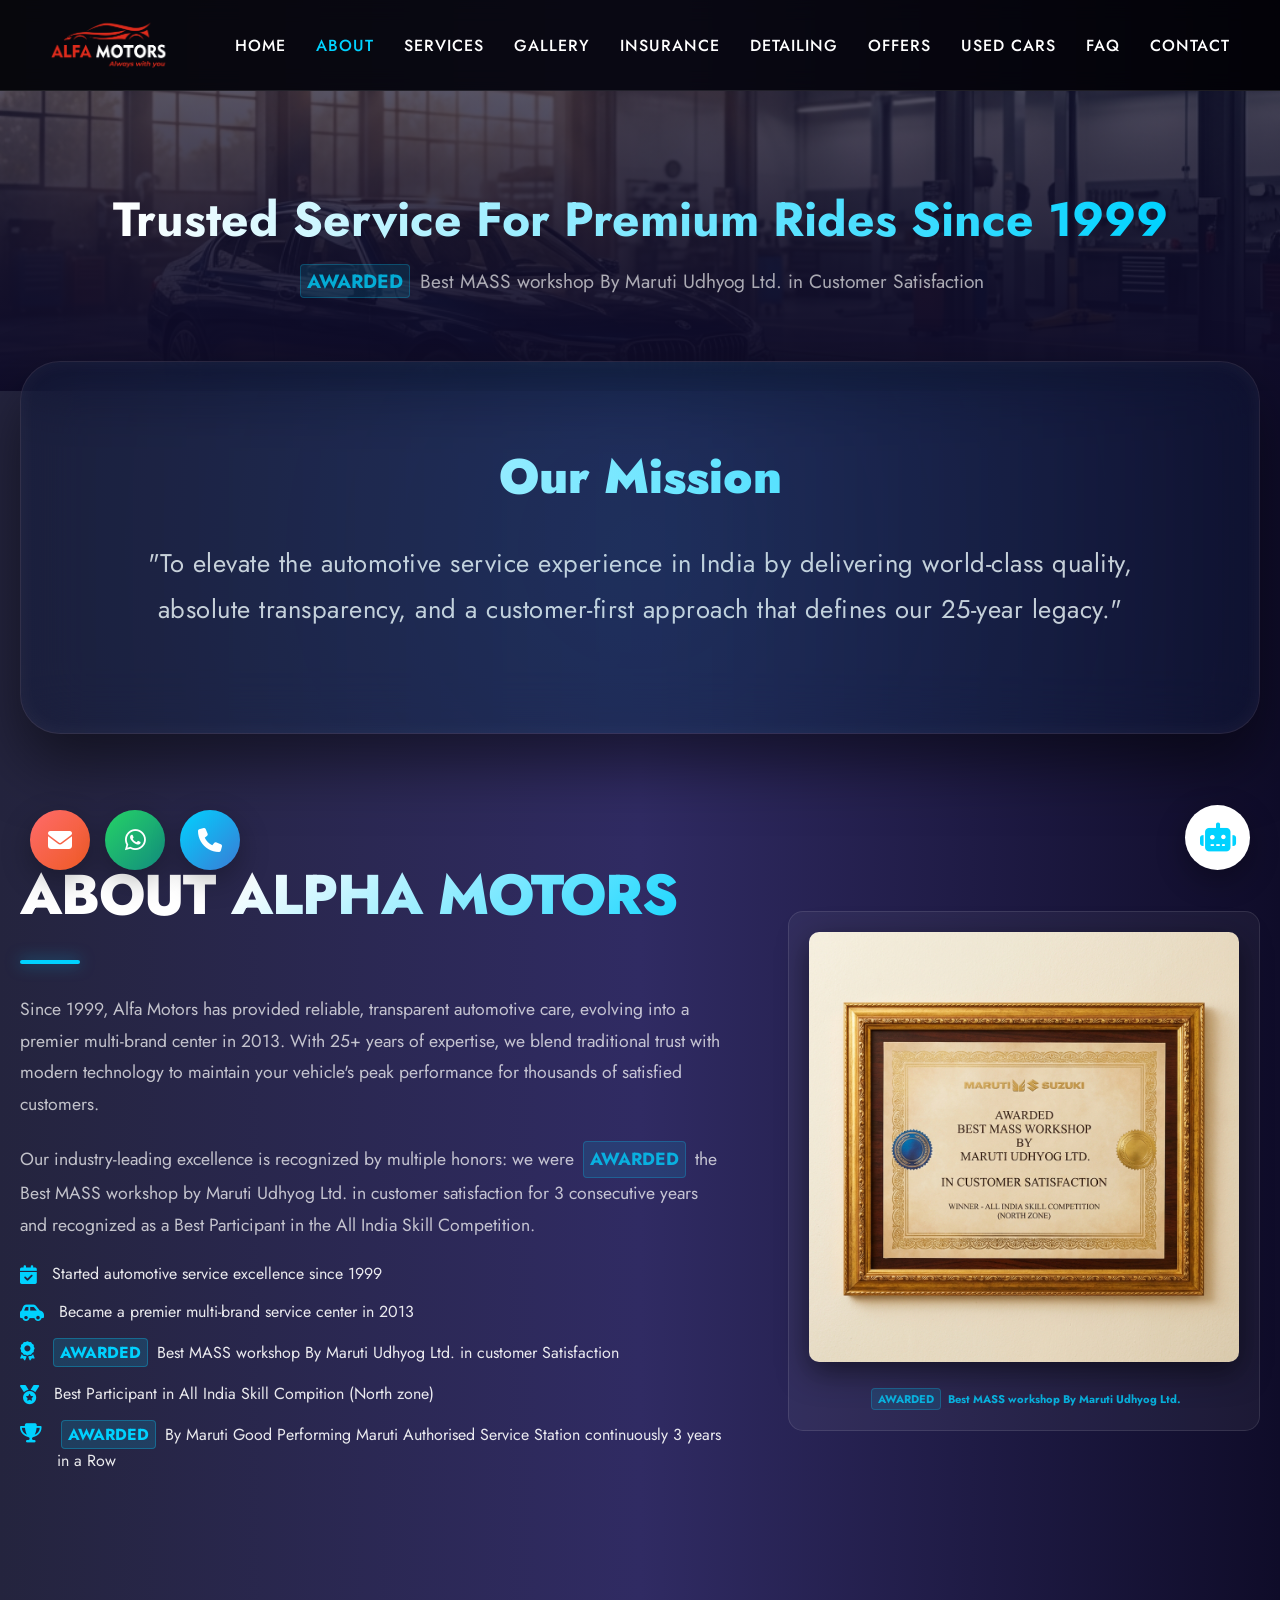
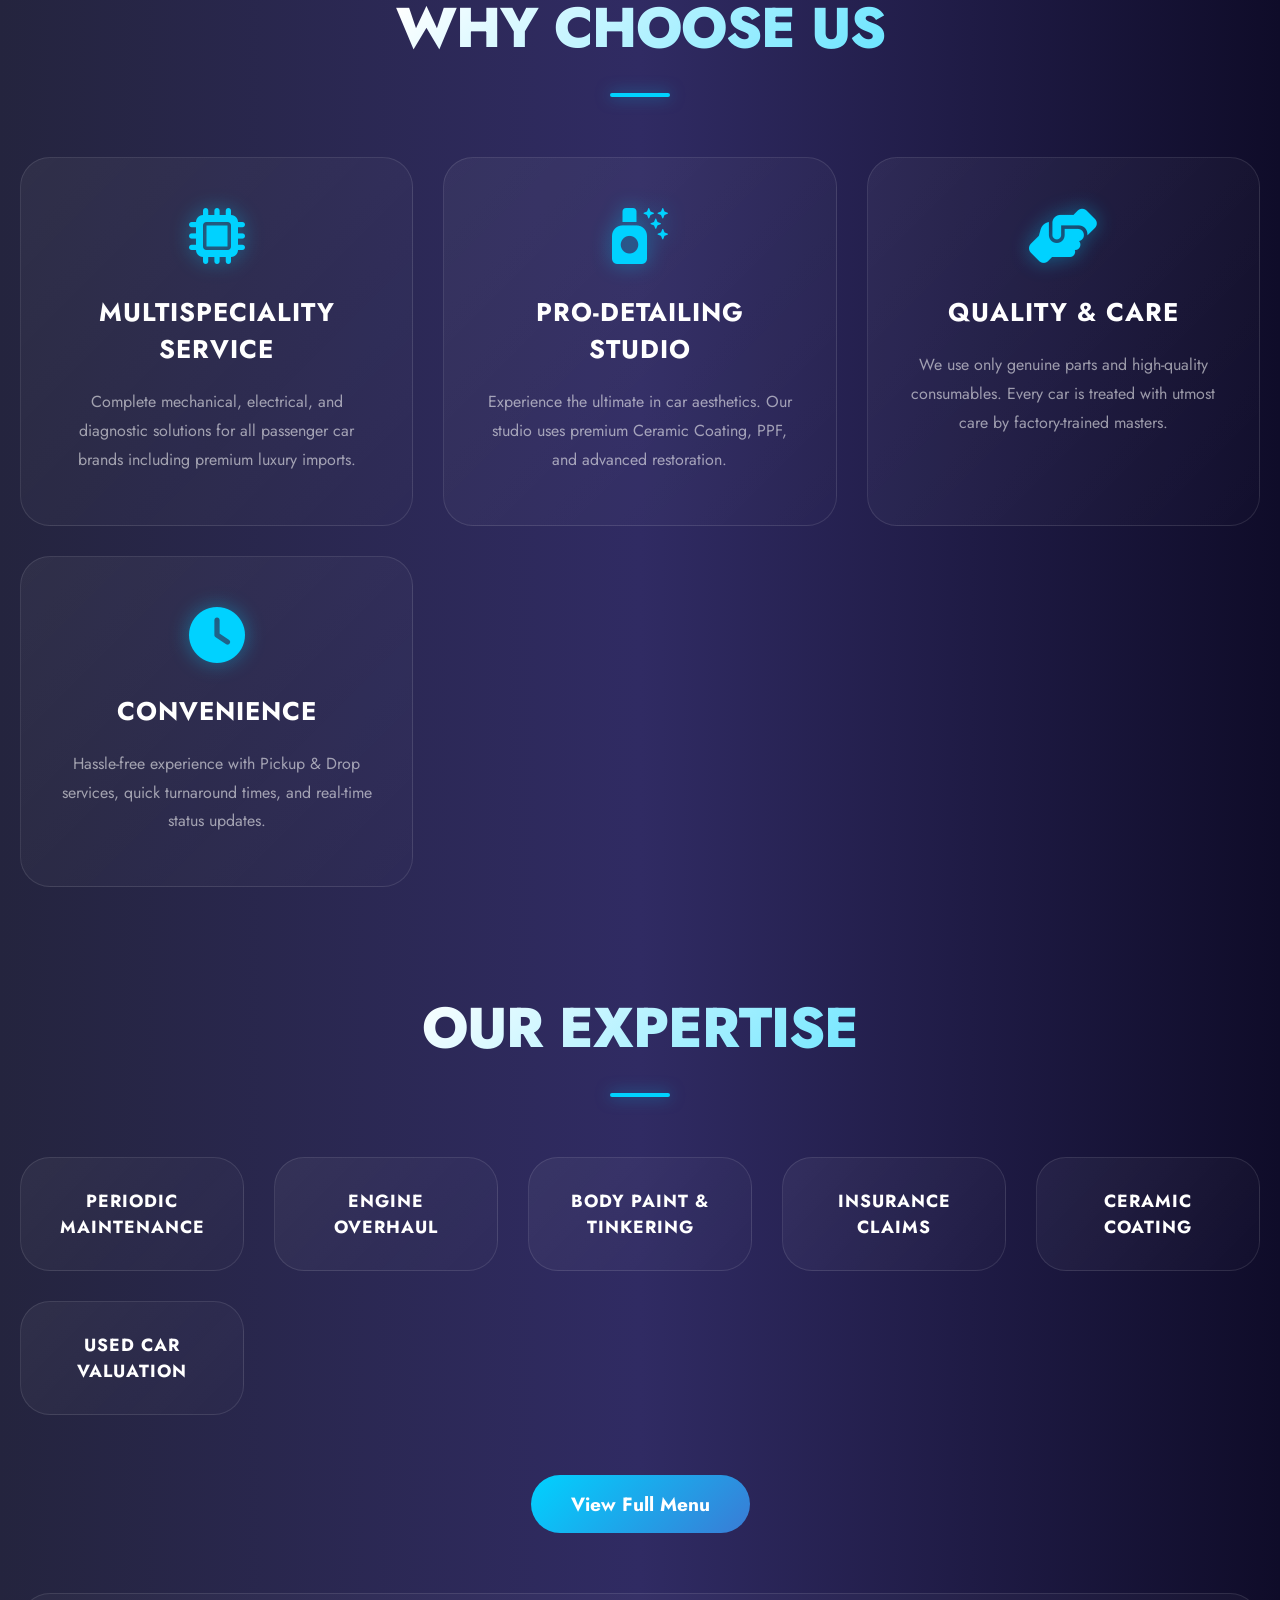
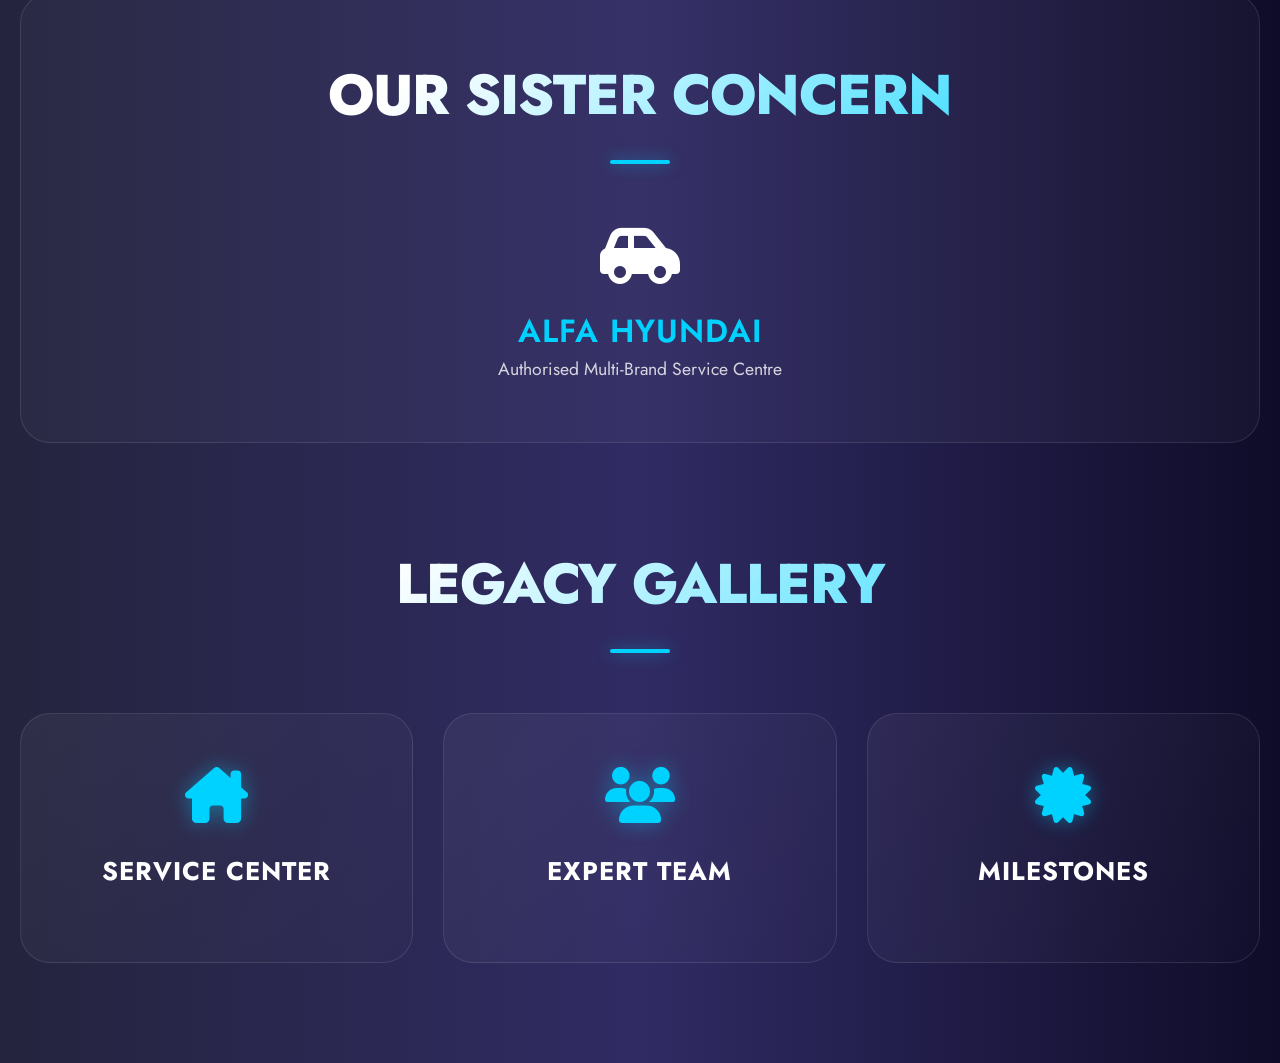
==== about.html @ b2a964ec "updated files" ====
<!DOCTYPE html>
<html lang="en">

<head>
    <meta charset="UTF-8">
    <meta name="viewport" content="width=device-width, initial-scale=1.0">
    <title>About Us - Alpha Motors</title>
    <link rel="preconnect" href="https://fonts.googleapis.com">
    <link rel="preconnect" href="https://fonts.gstatic.com" crossorigin>
    <link href="https://fonts.googleapis.com/css2?family=Outfit:wght@300;400;600;700&display=swap" rel="stylesheet">
    <link rel="stylesheet" href="https://cdnjs.cloudflare.com/ajax/libs/font-awesome/6.4.0/css/all.min.css">
    <link rel="stylesheet" href="style.css">
</head>

<body class="sub-page-body">

    <!-- Header -->
    <header class="sub-header">
        <div class="logo-container">
            <a href="index.html">
                <img src="Media/logo.png" alt="Alpha Motors Logo" class="logo">
            </a>
        </div>
        <button id="menuToggle" class="menu-toggle">
            <i class="fa-solid fa-bars"></i>
        </button>
        <nav class="nav-menu">
            <a href="index.html" class="nav-link">Home</a>
            <a href="about.html" class="nav-link active">About</a>
            <a href="services.html" class="nav-link">Services</a>
            <a href="gallery.html" class="nav-link">Gallery</a>
            <a href="insurance.html" class="nav-link">Insurance</a>
            <a href="detailing.html" class="nav-link">Detailing</a>
            <a href="offers.html" class="nav-link">Offers</a>
            <a href="used_cars.html" class="nav-link">Used Cars</a>
            <a href="faq.html" class="nav-link">FAQ</a>
            <a href="contact.html" class="nav-link">Contact</a>
        </nav>
    </header>

    <!-- Hero Section -->
    <section class="page-hero" style="background-image: url('Media/about_hero_new.png');">
        <h1>Trusted Service For Premium Rides Since 1999</h1>
        <p><span class="highlight-award">Awarded</span> Best MASS workshop By Maruti Udhyog Ltd. in Customer Satisfaction</p>
    </section>

    <!-- Mission Section -->
    <section class="mission-section">
        <div class="container">
            <div class="mission-card">
                <h2>Our Mission</h2>
                <p>
                    "To elevate the automotive service experience in India by delivering world-class quality, absolute
                    transparency, and a customer-first approach that defines our 25-year legacy."
                </p>
            </div>
        </div>
    </section>

    <!-- Content Section -->
    <main class="container">
        <!-- About Content -->
        <section class="about-content">
            <div class="about-text">
                <div class="section-title" style="text-align: left; margin-bottom: 30px;">
                    <h2>About Alpha Motors</h2>
                    <span style="margin-left: 0;"></span>
                </div>
                <p>Since 1999, Alfa Motors has provided reliable, transparent automotive care, evolving into a premier 
                    multi-brand center in 2013. With 25+ years of expertise, we blend traditional trust with modern 
                    technology to maintain your vehicle's peak performance for thousands of satisfied customers.</p>
                <p>Our industry-leading excellence is recognized by multiple honors: we were 
                    <span class="highlight-award">Awarded</span> the Best MASS workshop by Maruti Udhyog Ltd. in 
                    customer satisfaction for 3 consecutive years and recognized as a Best Participant in the 
                    All India Skill Competition.</p>


                <ul class="highlights-list">
                    <li>
                        <i class="fa-solid fa-calendar-check"></i>
                        <span>Started automotive service excellence since 1999</span>
                    </li>
                    <li>
                        <i class="fa-solid fa-car-side"></i>
                        <span>Became a premier multi-brand service center in 2013</span>
                    </li>
                    <li>
                        <i class="fa-solid fa-award"></i>
                        <span><span class="highlight-award">Awarded</span> Best MASS workshop By Maruti Udhyog Ltd. in customer Satisfaction</span>
                    </li>
                    <li>
                        <i class="fa-solid fa-medal"></i>
                        <span>Best Participant in All India Skill Compition (North zone)</span>
                    </li>
                    <li>
                        <i class="fa-solid fa-trophy"></i>
                        <span><span class="highlight-award">Awarded</span> By Maruti Good Performing Maruti Authorised Service Station continuously 3 years
                            in a Row</span>
                    </li>
                </ul>
            </div>
            <div class="about-image">
                <div class="award-container"
                    style="width: 100%; max-width: 500px; padding: 20px; background: rgba(255,255,255,0.05); border: 1px solid var(--glass-border); border-radius: 15px; text-align: center;">
                    <img src="Media/maruti_award.png" alt="Maruti Udhyog Best MASS Award"
                        style="width: 100%; height: auto; border-radius: 10px; box-shadow: 0 10px 30px rgba(0,0,0,0.5);">
                    <p style="margin-top: 20px; color: var(--primary-color); font-weight: 700;"><span class="highlight-award">Awarded</span> Best MASS workshop By Maruti Udhyog Ltd.</p>
                </div>
            </div>
        </section>

        <!-- Why Choose Us -->
        <section class="why-choose-us">
            <div class="section-title">
                <h2>Why Choose Us</h2>
                <span></span>
            </div>
            <div class="bento-grid">
                <div class="bento-item">
                    <i class="fa-solid fa-microchip bento-icon"></i>
                    <h3>Multispeciality Service</h3>
                    <p>Complete mechanical, electrical, and diagnostic solutions for all passenger car brands including
                        premium luxury imports.</p>
                </div>
                <div class="bento-item">
                    <i class="fa-solid fa-spray-can-sparkles bento-icon"></i>
                    <h3>Pro-Detailing Studio</h3>
                    <p>Experience the ultimate in car aesthetics. Our studio uses premium Ceramic Coating, PPF, and
                        advanced restoration.</p>
                </div>
                <div class="bento-item">
                    <i class="fa-solid fa-handshake-angle bento-icon"></i>
                    <h3>Quality & Care</h3>
                    <p>We use only genuine parts and high-quality consumables. Every car is treated with utmost care by
                        factory-trained masters.</p>
                </div>
                <div class="bento-item">
                    <i class="fa-solid fa-clock bento-icon"></i>
                    <h3>Convenience</h3>
                    <p>Hassle-free experience with Pickup & Drop services, quick turnaround times, and real-time status
                        updates.</p>
                </div>
            </div>
        </section>

        <!-- Our Services Overview -->
        <section class="our-services-overview" style="margin-top: 100px;">
            <div class="section-title">
                <h2>Our Expertise</h2>
                <span></span>
            </div>
            <div class="bento-grid" style="grid-template-columns: repeat(auto-fit, minmax(200px, 1fr));">
                <div class="bento-item" style="padding: 30px;">
                    <h3 style="font-size: 1.1rem; margin-bottom: 0;">Periodic Maintenance</h3>
                </div>
                <div class="bento-item" style="padding: 30px;">
                    <h3 style="font-size: 1.1rem; margin-bottom: 0;">Engine Overhaul</h3>
                </div>
                <div class="bento-item" style="padding: 30px;">
                    <h3 style="font-size: 1.1rem; margin-bottom: 0;">Body Paint & Tinkering</h3>
                </div>
                <div class="bento-item" style="padding: 30px;">
                    <h3 style="font-size: 1.1rem; margin-bottom: 0;">Insurance Claims</h3>
                </div>
                <div class="bento-item" style="padding: 30px;">
                    <h3 style="font-size: 1.1rem; margin-bottom: 0;">Ceramic Coating</h3>
                </div>
                <div class="bento-item" style="padding: 30px;">
                    <h3 style="font-size: 1.1rem; margin-bottom: 0;">Used Car Valuation</h3>
                </div>
            </div>
            <div class="cta-container">
                <a href="services.html" class="cta-btn">View Full Menu</a>
            </div>
        </section>

        <!-- Sister Concern -->
        <section class="sister-concern">
            <div class="section-title">
                <h2>Our Sister Concern</h2>
                <span></span>
            </div>
            <div
                style="display: flex; justify-content: center; align-items: center; flex-wrap: wrap; gap: 40px; margin-top: 40px;">
                <div style="text-align: center;">
                    <i class="fa-solid fa-car-side" style="font-size: 4rem; color: white; margin-bottom: 20px;"></i>
                    <h3 style="font-size: 2rem; color: var(--primary-color);">ALFA HYUNDAI</h3>
                    <p style="font-size: 1.1rem; opacity: 0.8;">Authorised Multi-Brand Service Centre</p>
                </div>
            </div>
        </section>

        <!-- Media Section -->
        <section class="media-section" style="margin-bottom: 100px;">
            <div class="section-title">
                <h2>Legacy Gallery</h2>
                <span></span>
            </div>
            <div class="bento-grid" style="grid-template-columns: repeat(auto-fit, minmax(250px, 1fr));">
                <div class="bento-item" style="height: 250px; justify-content: center;">
                    <i class="fa-solid fa-house-chimney bento-icon"></i>
                    <h3>Service Center</h3>
                </div>
                <div class="bento-item" style="height: 250px; justify-content: center;">
                    <i class="fa-solid fa-users bento-icon"></i>
                    <h3>Expert Team</h3>
                </div>
                <div class="bento-item" style="height: 250px; justify-content: center;">
                    <i class="fa-solid fa-certificate bento-icon"></i>
                    <h3>Milestones</h3>
                </div>
            </div>
        </section>
    </main>

    <!-- Floating Buttons (Shared) -->
    <div class="floating-buttons">
        <a href="mailto:info@alphamotors.com" class="floating-btn floating-mail-btn" title="Email Us">
            <i class="fa-solid fa-envelope"></i>
        </a>
        <a href="https://wa.me/9549652225" class="floating-btn floating-whatsapp-btn" title="WhatsApp">
            <i class="fa-brands fa-whatsapp"></i>
        </a>
        <a href="tel:+9549652225" class="floating-btn floating-call-btn" title="Call Us">
            <i class="fa-solid fa-phone"></i>
        </a>
    </div>

    <script src="script.js"></script>
</body>

</html>
---- style.css ----
@import url('https://fonts.googleapis.com/css2?family=Jost:ital,wght@0,400;0,700;0,900;1,400&display=swap');

:root {
    --primary-color: #00d2ff;
    --secondary-color: #3a7bd5;
    --bg-color: #0f0c29;
    --bg-gradient: linear-gradient(to right, #24243e, #302b63, #0f0c29);
    --text-color: #ffffff;
    --glass-bg: rgba(255, 255, 255, 0.03);
    --glass-border: rgba(255, 255, 255, 0.1);
    --grid-gap: 25px;
    --diamond-size: 220px;
    --accent-glow: rgba(0, 210, 255, 0.3);
    --primary-glow: rgba(0, 210, 255, 0.5);
}

@media (max-width: 1400px) {
    :root {
        --diamond-size: 180px;
        --grid-gap: 20px;
    }
}

@media (max-width: 1100px) {
    :root {
        --diamond-size: 160px;
        --grid-gap: 15px;
    }
}

* {
    margin: 0;
    padding: 0;
    box-sizing: border-box;
    font-family: 'Geometric 415 Std Black', 'Geometric 415', 'Jost', sans-serif;
}

body {
    background: var(--bg-gradient);
    color: var(--text-color);
    min-height: 100vh;
    overflow-x: hidden;
    display: flex;
    flex-direction: column;
    position: relative;
}

body::before {
    content: "";
    position: fixed;
    top: 0;
    left: 0;
    width: 100%;
    height: 100%;
    background-image: url('Media/Mainbg.jpg');
    background-size: cover;
    background-position: center;
    opacity: 0.1;
    z-index: -1;
    pointer-events: none;
}

/* Header */
.main-header {
    text-align: center;
    padding: 10px 0;
    background: rgba(0, 0, 0, 0.3);
    backdrop-filter: blur(10px);
    overflow: hidden;
    white-space: nowrap;
    position: relative;
}

.logo {
    height: 100px;
    width: auto;
    vertical-align: middle;
    transition: height 0.3s ease;
}

@media (max-width: 768px) {
    .logo {
        height: 70px;
    }
}

@media (max-width: 480px) {
    .logo {
        height: 60px;
    }
}

.marquee-container {
    background: white;
    width: 100%;
    padding: 15px 0;
    margin-top: 15px;
    box-shadow: 0 5px 15px rgba(0, 0, 0, 0.1);
    white-space: nowrap;
    overflow: hidden;
}

.marquee-content {
    display: inline-block;
    animation: scroll 20s linear infinite;
}

.marquee-content span {
    display: inline-block;
    padding: 0 30px;
    font-size: 1rem;
    font-weight: 600;
    color: rgba(255, 255, 255, 0.8);
    text-transform: uppercase;
}

.marquee-logo {
    height: 40px;
    display: inline-block;
    vertical-align: middle;
    margin: 0 30px;
    width: auto;
}

@keyframes scroll {
    0% {
        transform: translateX(0);
    }

    100% {
        transform: translateX(-50%);
    }
}

/* Main Section - Diamond Grid */
.grid-section {
    flex: 1;
    display: flex;
    justify-content: center;
    align-items: center;
    padding: 80px 20px;
    perspective: 1000px;
}

.diamond-grid {
    display: grid;
    grid-template-columns: repeat(3, var(--diamond-size));
    grid-template-rows: repeat(3, var(--diamond-size));
    gap: var(--grid-gap);
    transform: rotate(45deg);
    margin-top: 80px;
}

.grid-item {
    position: relative;
    width: var(--diamond-size);
    height: var(--diamond-size);
    background: var(--glass-bg);
    border: 1px solid var(--glass-border);
    display: flex;
    justify-content: center;
    align-items: center;
    text-decoration: none;
    color: white;
    transition: all 0.4s ease;
    overflow: hidden;
    box-shadow: 0 10px 30px rgba(0, 0, 0, 0.3);
}

/* Counter-rotate content so it's straight */
.grid-content {
    transform: rotate(-45deg);
    text-align: center;
    z-index: 2;
    width: 140%;
}

.grid-bg {
    position: absolute;
    top: 0;
    left: 0;
    width: 100%;
    height: 100%;
    background-size: cover;
    background-position: center;
    opacity: 0.3;
    transition: opacity 0.4s ease, transform 0.4s ease;
    z-index: 1;
    transform: rotate(-45deg) scale(1.5);
}

/* Background Gradients/Images placeholders */
.bg-1 {
    background-image: url('Media/about_bg.png');
}

.bg-2 {
    background-image: url('Media/services_bg.jpg');
}

.bg-3 {
    background-image: url('Media/gallery_bg.png');
}

.bg-4 {
    background-image: url('Media/insurance_bg.png');
    background-color: white;
    /* Added because the source image has components on white background and we want it to blend well */
}

.bg-5 {
    background-image: url('Media/faq_bg.jpg');
    background-color: white;
}

.bg-6 {
    background-image: url('Media/detailing_bg.jpg');
}

.bg-7 {
    background-image: url('Media/offers_bg.jpg');
}

.bg-8 {
    background-image: url('Media/used_cars_bg.png');
}

.bg-9 {
    background-image: url('Media/contact_bg.jpg');
}

/* Hover Effects */
.grid-item:hover {
    background: rgba(255, 255, 255, 0.2);
    box-shadow: 0 0 20px var(--primary-color);
    z-index: 10;
    transform: scale(1.05);
}

.grid-item:hover .grid-bg {
    opacity: 0.6;
    transform: rotate(-45deg) scale(1.6);
}

.icon {
    font-size: 2.5rem;
    margin-bottom: 10px;
    display: block;
    color: var(--primary-color);
    text-shadow: 0 0 10px rgba(0, 210, 255, 0.5);
}

h3 {
    font-size: 1rem;
    font-weight: 600;
    text-transform: uppercase;
    letter-spacing: 1px;
    margin-bottom: 2px;
}

p {
    font-size: 0.7rem;
    opacity: 0.8;
}

.tagline {
    font-style: italic;
    color: var(--primary-color);
    font-weight: 700;
}

/* Floating Action Buttons */
.floating-buttons {
    position: fixed;
    bottom: 30px;
    left: 30px;
    display: flex;
    flex-direction: row;
    gap: 15px;
    z-index: 1000;
}

.floating-btn {
    width: 60px;
    height: 60px;
    border-radius: 50%;
    display: flex;
    justify-content: center;
    align-items: center;
    color: white;
    font-size: 1.5rem;
    text-decoration: none;
    box-shadow: 0 10px 30px rgba(0, 0, 0, 0.3);
    transition: all 0.3s ease;
    animation: fadeInUp 0.5s ease;
}

.floating-mail-btn {
    background: linear-gradient(135deg, #ff6b6b, #ee5a24);
    animation-delay: 0s;
}

.floating-whatsapp-btn {
    background: linear-gradient(135deg, #25D366, #128C7E);
    animation-delay: 0.1s;
}

.floating-call-btn {
    background: linear-gradient(135deg, var(--primary-color), var(--secondary-color));
    animation-delay: 0.2s;
    animation: fadeInUp 0.5s ease 0.2s backwards, pulse 2s infinite 0.7s;
}

.floating-btn:hover {
    transform: scale(1.15) rotate(5deg);
    box-shadow: 0 15px 40px rgba(0, 0, 0, 0.5);
}

.floating-mail-btn:hover {
    box-shadow: 0 15px 40px rgba(255, 107, 107, 0.6);
}

.floating-whatsapp-btn:hover {
    box-shadow: 0 15px 40px rgba(37, 211, 102, 0.6);
}

.floating-call-btn:hover {
    box-shadow: 0 15px 40px rgba(0, 210, 255, 0.6);
}

@keyframes fadeInUp {
    from {
        opacity: 0;
        transform: translateY(20px);
    }

    to {
        opacity: 1;
        transform: translateY(0);
    }
}

@keyframes pulse {

    0%,
    100% {
        box-shadow: 0 10px 30px rgba(0, 210, 255, 0.4);
    }

    50% {
        box-shadow: 0 10px 40px rgba(0, 210, 255, 0.7);
    }
}

/* WhatsApp Popup */
.whatsapp-popup {
    position: fixed;
    bottom: 110px;
    left: 30px;
    width: 300px;
    background: white;
    border-radius: 15px;
    box-shadow: 0 10px 40px rgba(0, 0, 0, 0.5);
    overflow: hidden;
    z-index: 1000;
    opacity: 0;
    transform: translateY(50px);
    transition: all 0.5s cubic-bezier(0.175, 0.885, 0.32, 1.275);
    pointer-events: none;
}

.whatsapp-popup.show {
    opacity: 1;
    transform: translateY(0);
    pointer-events: all;
}

.popup-header {
    background: #25D366;
    color: white;
    padding: 15px;
    display: flex;
    justify-content: space-between;
    align-items: center;
    font-weight: 600;
}

.close-btn {
    background: none;
    border: none;
    color: white;
    font-size: 1.5rem;
    cursor: pointer;
}

.popup-body {
    padding: 20px;
    text-align: center;
    color: #333;
}

.popup-body p {
    margin-bottom: 15px;
    font-size: 0.9rem;
    line-height: 1.4;
    opacity: 1;
}

.whatsapp-btn {
    display: inline-block;
    background: #25D366;
    color: white;
    text-decoration: none;
    padding: 10px 20px;
    border-radius: 25px;
    font-weight: 600;
    transition: background 0.3s;
}

.whatsapp-btn:hover {
    background: #128C7E;
}

/* Responsive adjustments */
@media (max-width: 768px) {
    .grid-section {
        padding: 40px 15px;
    }

    .diamond-grid {
        display: flex;
        flex-direction: column;
        transform: none;
        gap: 12px;
        width: 100%;
        max-width: 450px;
        margin-top: 30px;
    }

    .grid-item {
        width: 100%;
        height: 80px;
        transform: none !important;
        border-radius: 12px;
        display: flex;
        flex-direction: row;
        justify-content: flex-start;
        padding-left: 15px;
        box-shadow: 0 5px 15px rgba(0, 0, 0, 0.2);
    }

    .grid-content {
        transform: none;
        text-align: left;
        width: 100%;
        display: flex;
        align-items: center;
        gap: 15px;
        padding: 0 10px;
    }

    .grid-bg {
        transform: none;
        opacity: 0.15;
    }

    .grid-item:hover {
        transform: translateX(5px);
    }

    .grid-item:hover .grid-bg {
        transform: scale(1.05);
    }

    .icon {
        margin-bottom: 0;
        font-size: 1.5rem;
        min-width: 30px;
    }

    .grid-content h3 {
        font-size: 0.95rem;
        margin-bottom: 0;
    }

    .grid-content p {
        display: none;
        /* Hide descriptions on mobile list for cleaner look */
    }

    .floating-buttons {
        bottom: 20px;
        left: 20px;
        gap: 8px;
    }

    .floating-btn {
        width: 48px;
        height: 48px;
        font-size: 1.1rem;
    }
}

@media (max-width: 480px) {
    .grid-item {
        height: 65px;
    }

    .icon {
        font-size: 1.3rem;
    }
}

/* Phone Popup */
.phone-popup {
    position: fixed;
    bottom: 30px;
    left: 50%;
    transform: translateX(-50%) translateY(50px);
    width: 340px;
    background: white;
    border-radius: 15px;
    box-shadow: 0 10px 40px rgba(0, 0, 0, 0.5);
    overflow: hidden;
    z-index: 1001;
    opacity: 0;
    transition: all 0.5s cubic-bezier(0.175, 0.885, 0.32, 1.275);
    pointer-events: none;
}

.phone-popup.show {
    opacity: 1;
    transform: translateX(-50%) translateY(0);
    pointer-events: all;
}

.phone-popup .popup-header {
    background: linear-gradient(135deg, var(--primary-color), var(--secondary-color));
}

.phone-numbers {
    display: flex;
    flex-direction: column;
    gap: 12px;
}

.phone-number-btn {
    display: flex;
    align-items: center;
    justify-content: center;
    gap: 12px;
    background: linear-gradient(135deg, var(--primary-color), var(--secondary-color));
    color: white;
    text-decoration: none;
    padding: 14px 20px;
    border-radius: 10px;
    font-weight: 600;
    font-size: 1.1rem;
    transition: all 0.3s ease;
    box-shadow: 0 4px 15px rgba(0, 210, 255, 0.3);
    letter-spacing: 1px;
}

.phone-number-btn:hover {
    transform: translateY(-3px);
    box-shadow: 0 8px 25px rgba(0, 210, 255, 0.6);
    background: linear-gradient(135deg, #00e5ff, #4a90e2);
}

.phone-number-btn i {
    font-size: 1.2rem;
    animation: ring 1.5s ease-in-out infinite;
}

@keyframes ring {

    0%,
    100% {
        transform: rotate(0deg);
    }

    10% {
        transform: rotate(-10deg);
    }

    20% {
        transform: rotate(10deg);
    }

    30% {
        transform: rotate(-10deg);
    }

    40% {
        transform: rotate(10deg);
    }

    50% {
        transform: rotate(0deg);
    }
}

/* Make button element look like floating button */
button.floating-call-btn {
    border: none;
    cursor: pointer;
}

/* Responsive for phone popup */
@media (max-width: 768px) {
    .phone-popup {
        width: 90%;
        max-width: 340px;
    }

    .phone-number-btn {
        font-size: 1rem;
        padding: 12px 16px;
    }
}

/* Top Right Info Section */
.top-right-info {
    position: absolute;
    top: 210px;
    right: 130px;
    text-align: right;
    color: white;
    z-index: 10;
    max-width: 300px;
    animation: slideInRight 1s ease-out;
}

.top-right-info h1 {
    font-size: 2.5rem;
    font-weight: 700;
    margin-bottom: 5px;
    background: linear-gradient(to right, #fff, var(--primary-color));
    -webkit-background-clip: text;
    background-clip: text;
    -webkit-text-fill-color: transparent;
    text-shadow: 0 0 20px rgba(0, 210, 255, 0.3);
}

.top-right-info h2 {
    font-size: 1.2rem;
    font-weight: 300;
    font-style: italic;
    color: var(--primary-color);
    margin-bottom: 15px;
    letter-spacing: 2px;
}

.top-right-info p {
    font-size: 0.9rem;
    line-height: 1.5;
    margin-bottom: 20px;
    opacity: 0.8;
}

.info-contact-btn {
    display: inline-block;
    padding: 10px 25px;
    background: linear-gradient(135deg, var(--primary-color), var(--secondary-color));
    color: white;
    text-decoration: none;
    border-radius: 25px;
    font-weight: 600;
    transition: all 0.3s ease;
    box-shadow: 0 5px 15px rgba(0, 210, 255, 0.4);
}

.info-contact-btn:hover {
    transform: translateY(-3px);
    box-shadow: 0 8px 25px rgba(0, 210, 255, 0.6);
    background: linear-gradient(135deg, #00e5ff, #4a90e2);
}

@keyframes slideInRight {
    from {
        opacity: 0;
        transform: translateX(50px);
    }

    to {
        opacity: 1;
        transform: translateX(0);
    }
}

/* Responsive for Top Right Info */
@media (max-width: 1200px) {
    .top-right-info {
        top: 130px;
        right: 30px;
    }
}

@media (max-width: 992px) {
    .top-right-info {
        position: relative;
        top: 0;
        right: 0;
        text-align: center;
        margin: 20px auto 40px;
        max-width: 90%;
        padding: 0 20px;
    }

    .top-right-info h1 {
        font-size: 2.2rem;
    }

    .top-right-info h2 {
        font-size: 1.1rem;
    }
}

@media (max-width: 480px) {
    .top-right-info h1 {
        font-size: 1.8rem;
    }

    .top-right-info p {
        font-size: 0.85rem;
    }
}

/* Sub-Page Styles */
.sub-page-body {
    background: #0f0c29;
    /* Fallback */
    background: var(--bg-gradient);
}

.sub-header {
    background: rgba(0, 0, 0, 0.8);
    backdrop-filter: blur(10px);
    padding: 15px 50px;
    display: flex;
    justify-content: space-between;
    align-items: center;
    position: sticky;
    top: 0;
    z-index: 1000;
    border-bottom: 1px solid var(--glass-border);
}

.sub-header .logo-container img {
    height: 60px;
}

.nav-menu {
    display: flex;
    gap: 30px;
}

.menu-toggle {
    display: none;
    background: none;
    border: none;
    color: white;
    font-size: 1.5rem;
    cursor: pointer;
    z-index: 1001;
}

.nav-link {
    color: white;
    text-decoration: none;
    font-size: 1rem;
    font-weight: 500;
    transition: color 0.3s;
    text-transform: uppercase;
    letter-spacing: 1px;
}

.nav-link:hover,
.nav-link.active {
    color: var(--primary-color);
}

.page-hero {
    height: 300px;
    display: flex;
    flex-direction: column;
    justify-content: center;
    align-items: center;
    text-align: center;
    background-size: cover;
    background-position: center;
    position: relative;
    margin-bottom: 50px;
}

.page-hero::before {
    content: "";
    position: absolute;
    top: 0;
    left: 0;
    width: 100%;
    height: 100%;
    background: linear-gradient(to bottom, rgba(15, 12, 41, 0.7), #0f0c29);
}

.page-hero h1 {
    font-size: 3rem;
    z-index: 1;
    margin-bottom: 10px;
    background: linear-gradient(to right, #fff, var(--primary-color));
    -webkit-background-clip: text;
    background-clip: text;
    -webkit-text-fill-color: transparent;
}

.page-hero p {
    font-size: 1.2rem;
    color: rgba(255, 255, 255, 0.8);
    z-index: 1;
}

.container {
    max-width: 1280px;
    margin: 0 auto;
    padding: 0 20px;
}

/* Section Styles */
.section-title {
    text-align: center;
    margin-bottom: 60px;
    position: relative;
}

.section-title h2 {
    font-size: 3.5rem;
    color: white;
    margin-bottom: 25px;
    font-weight: 800;
    letter-spacing: -1px;
    text-transform: uppercase;
    background: linear-gradient(135deg, #fff 30%, var(--primary-color));
    -webkit-background-clip: text;
    background-clip: text;
    -webkit-text-fill-color: transparent;
    transition: font-size 0.3s ease;
}

@media (max-width: 992px) {
    .section-title h2 {
        font-size: 2.8rem;
    }
}

@media (max-width: 768px) {
    .section-title {
        margin-bottom: 40px;
    }

    .section-title h2 {
        font-size: 2.2rem;
        margin-bottom: 15px;
    }
}

@media (max-width: 480px) {
    .section-title h2 {
        font-size: 1.8rem;
    }
}

.section-title span {
    display: block;
    width: 60px;
    height: 4px;
    background: var(--primary-color);
    margin: 0 auto;
    border-radius: 10px;
    box-shadow: 0 0 15px var(--primary-glow);
}

/* About Page */
.about-content {
    display: flex;
    flex-wrap: wrap;
    gap: 60px;
    align-items: center;
    margin-bottom: 100px;
}

.about-text {
    flex: 1.2;
    min-width: 300px;
}

.about-image {
    flex: 0.8;
    min-width: 300px;
    display: flex;
    justify-content: center;
}

.mission-section {
    position: relative;
    margin-top: -80px;
    z-index: 10;
    margin-bottom: 120px;
}

@media (max-width: 992px) {
    .mission-section {
        margin-top: -40px;
        margin-bottom: 80px;
    }
}

@media (max-width: 768px) {
    .mission-section {
        margin-top: 0;
        margin-bottom: 60px;
    }
}

.mission-card {
    background: rgba(15, 12, 41, 0.4);
    backdrop-filter: blur(30px);
    border: 1px solid var(--glass-border);
    padding: 80px 60px;
    border-radius: 40px;
    text-align: center;
    box-shadow: 0 30px 60px rgba(0, 0, 0, 0.5), inset 0 0 20px rgba(255, 255, 255, 0.05);
    position: relative;
    overflow: hidden;
}

.mission-card::after {
    content: "";
    position: absolute;
    top: -50%;
    left: -50%;
    width: 200%;
    height: 200%;
    background: radial-gradient(circle, rgba(0, 210, 255, 0.1) 0%, transparent 70%);
    pointer-events: none;
}

.mission-card h2 {
    font-size: 3rem;
    margin-bottom: 30px;
    font-weight: 900;
    background: linear-gradient(to right, #fff, var(--primary-color));
    -webkit-background-clip: text;
    background-clip: text;
    -webkit-text-fill-color: transparent;
}

.mission-card p {
    font-size: 1.6rem;
    line-height: 1.8;
    color: #fff;
    max-width: 1000px;
    margin: 20px auto;
    font-weight: 400;
    letter-spacing: 0.5px;
}

@media (max-width: 992px) {
    .mission-card {
        padding: 60px 40px;
    }

    .mission-card h2 {
        font-size: 2.2rem;
    }

    .mission-card p {
        font-size: 1.3rem;
    }
}

@media (max-width: 768px) {
    .mission-card {
        padding: 40px 25px;
        border-radius: 25px;
    }

    .mission-card h2 {
        font-size: 1.8rem;
        margin-bottom: 15px;
    }

    .mission-card p {
        font-size: 1.1rem;
        line-height: 1.6;
    }
}

@media (max-width: 480px) {
    .mission-card {
        padding: 30px 20px;
    }

    .mission-card h2 {
        font-size: 1.5rem;
    }

    .mission-card p {
        font-size: 1rem;
    }
}


.about-text p {
    font-size: 1.1rem;
    line-height: 1.8;
    margin-bottom: 20px;
    color: rgba(255, 255, 255, 0.9);
}

.highlight-award {
    color: var(--primary-color);
    font-weight: 700;
    text-transform: uppercase;
    background: rgba(0, 210, 255, 0.15);
    padding: 2px 6px;
    border-radius: 4px;
    border: 1px solid rgba(0, 210, 255, 0.3);
    margin: 0 4px;
    display: inline-block;
}

.highlights-list {
    list-style: none;
    margin-top: 20px;
}

.highlights-list li {
    display: flex;
    align-items: flex-start;
    gap: 15px;
    margin-bottom: 15px;
    font-size: 1rem;
    color: rgba(255, 255, 255, 0.9);
}

.highlights-list i {
    color: var(--primary-color);
    font-size: 1.2rem;
    margin-top: 4px;
}

.sister-concern {
    background: rgba(255, 255, 255, 0.03);
    padding: 60px 40px;
    border-radius: 30px;
    text-align: center;
    margin-bottom: 100px;
    border: 1px solid var(--glass-border);
    transition: all 0.4s ease;
}

.sister-concern:hover {
    background: rgba(255, 255, 255, 0.06);
    border-color: var(--primary-color);
}

.bento-grid {
    display: grid;
    grid-template-columns: repeat(2, 1fr);
    gap: 30px;
    margin: 50px 0;
}

@media (min-width: 1200px) {
    .bento-grid {
        grid-template-columns: repeat(auto-fit, minmax(300px, 1fr));
    }
}

@media (max-width: 768px) {
    .bento-grid {
        grid-template-columns: 1fr;
        gap: 20px;
    }
}

.bento-item {
    background: linear-gradient(135deg, rgba(255, 255, 255, 0.05), rgba(255, 255, 255, 0.01));
    border: 1px solid var(--glass-border);
    padding: 50px 40px;
    border-radius: 30px;
    transition: all 0.5s cubic-bezier(0.23, 1, 0.32, 1);
    display: flex;
    flex-direction: column;
    align-items: center;
    text-align: center;
    position: relative;
}

.bento-item:hover {
    transform: translateY(-15px) scale(1.02);
    background: rgba(255, 255, 255, 0.08);
    border-color: var(--primary-color);
    box-shadow: 0 25px 50px rgba(0, 0, 0, 0.3), 0 0 20px rgba(0, 210, 255, 0.2);
}

.bento-icon {
    font-size: 3.5rem;
    color: var(--primary-color);
    margin-bottom: 30px;
    filter: drop-shadow(0 0 10px rgba(0, 210, 255, 0.4));
    transition: transform 0.5s ease;
}

.bento-item:hover .bento-icon {
    transform: scale(1.2) rotate(10deg);
}

.bento-item h3 {
    font-size: 1.6rem;
    margin-bottom: 20px;
    color: #fff;
    font-weight: 700;
}

.bento-item p {
    font-size: 1rem;
    color: rgba(255, 255, 255, 0.7);
    line-height: 1.8;
}

.award-container {
    padding: 30px;
    background: rgba(255, 255, 255, 0.02);
    border: 1px solid var(--glass-border);
    border-radius: 25px;
    transition: all 0.4s ease;
}

.award-container:hover {
    border-color: var(--primary-color);
    box-shadow: 0 10px 40px rgba(0, 210, 255, 0.15);
}


/* Services Page */
/* Services Page */
.services-grid {
    display: grid;
    grid-template-columns: 1fr;
    gap: 30px;
    margin-bottom: 60px;
}

@media (min-width: 768px) {
    .services-grid {
        grid-template-columns: repeat(2, 1fr);
    }
}

@media (min-width: 1024px) {
    .services-grid {
        grid-template-columns: repeat(3, 1fr);
    }
}

.service-card {
    background: rgba(255, 255, 255, 0.03);
    border: 1px solid rgba(255, 255, 255, 0.05);
    padding: 40px;
    border-radius: 20px;
    text-align: center;
    transition: all 0.4s ease;
    backdrop-filter: blur(10px);
    display: flex;
    flex-direction: column;
    align-items: center;
    height: 100%;
    position: relative;
    overflow: hidden;
    z-index: 1;
}

.service-card::before {
    content: "";
    position: absolute;
    top: 0;
    left: 0;
    width: 100%;
    height: 100%;
    background-size: cover;
    background-position: center;
    opacity: 0.2;
    transition: opacity 0.4s ease;
    z-index: -1;
}

.service-card:hover::before {
    opacity: 0;
}

/* Specific Background Images */
.service-card:nth-child(1)::before {
    background-image: url('Media/pms-bg.png');
}

.service-card:nth-child(2)::before {
    background-image: url('Media/packages-bg.png');
}

.service-card:nth-child(3)::before {
    background-image: url('Media/services_bg.jpg');
}

.service-card:nth-child(4)::before {
    background-image: url('Media/wheels-bg.png');
}

.service-card:nth-child(5)::before {
    background-image: url('Media/ac-bg.png');
}

.service-card:nth-child(6)::before {
    background-image: url('Media/diagnostics_bg.png');
}

.service-card:nth-child(7)::before {
    background-image: url('Media/about_bg.png');
}

.service-card:nth-child(8)::before {
    background-image: url('Media/services_bg.jpg');
}

.ceramic-coating-card::before {
    background-image: url('Media/ceramic_coating.jpg') !important;
}

.graphene-coating-card::before {
    background-image: url('Media/graphene_coating.png') !important;
}

.ppf-card::before {
    background-image: url('Media/ppf_coating.png') !important;
}

.exterior-enrichment-card::before {
    background-image: url('Media/exterior_enrichment.png') !important;
}

.interior-beautification-card::before {
    background-image: url('Media/interior_beautification.png') !important;
}

.underbody-coating-card::before {
    background-image: url('Media/underbody_coating.png') !important;
}

.ac-disinfectant-card::before {
    background-image: url('Media/ac_disinfectant.png') !important;
}

.service-card:hover {
    transform: translateY(-10px);
    background: rgba(255, 255, 255, 0.08);
    border-color: var(--primary-color);
    box-shadow: 0 20px 40px rgba(0, 0, 0, 0.5), 0 0 30px rgba(0, 210, 255, 0.3);
}

.service-icon {
    font-size: 3rem;
    color: var(--primary-color);
    margin-bottom: 25px;
    transition: transform 0.3s;
}

.service-card:hover .service-icon {
    transform: scale(1.1) rotate(5deg);
    color: var(--secondary-color);
}

.service-card h3 {
    color: white;
    font-size: 1.5rem;
    margin-bottom: 15px;
    font-weight: 600;
}

.service-card p {
    color: #ccc;
    font-size: 1rem;
    line-height: 1.6;
    margin-bottom: 20px;
}

.service-list {
    list-style: none;
    text-align: left;
    width: 100%;
    margin-top: 10px;
}

.service-list li {
    color: rgba(255, 255, 255, 0.8);
    margin-bottom: 8px;
    font-size: 0.95rem;
    display: flex;
    align-items: center;
    gap: 10px;
}

.service-list li i {
    color: var(--primary-color);
    font-size: 0.8rem;
}

.cta-container {
    text-align: center;
    margin: 60px 0;
}

.cta-btn {
    display: inline-block;
    padding: 15px 40px;
    background: linear-gradient(135deg, var(--primary-color), var(--secondary-color));
    color: white;
    text-decoration: none;
    border-radius: 30px;
    font-size: 1.2rem;
    font-weight: bold;
    transition: transform 0.3s, box-shadow 0.3s;
}

.cta-btn:hover {
    transform: scale(1.05);
    box-shadow: 0 0 20px rgba(0, 210, 255, 0.5);
}

/* FAQ Page */
.faq-container {
    max-width: 800px;
    margin: 0 auto;
}

.faq-item {
    background: rgba(255, 255, 255, 0.05);
    border-radius: 10px;
    margin-bottom: 15px;
    overflow: hidden;
    border: 1px solid var(--glass-border);
}

.faq-question {
    padding: 20px;
    width: 100%;
    text-align: left;
    background: none;
    border: none;
    color: white;
    font-size: 1.1rem;
    font-weight: 600;
    display: flex;
    justify-content: space-between;
    align-items: center;
    cursor: pointer;
}

.faq-answer {
    padding: 0 20px;
    max-height: 0;
    overflow: hidden;
    transition: max-height 0.3s ease, padding 0.3s ease;
    color: rgba(255, 255, 255, 0.8);
}

.faq-item.active .faq-answer {
    padding: 0 20px 20px 20px;
    max-height: 200px;
}

.faq-item.active .faq-question i {
    transform: rotate(180deg);
}

/* Responsiveness for subpages */
@media (max-width: 768px) {
    .sub-header {
        padding: 10px 20px;
        flex-direction: row;
        justify-content: space-between;
        align-items: center;
    }

    .menu-toggle {
        display: block;
    }

    .nav-menu {
        position: fixed;
        top: 0;
        right: -100%;
        width: 100%;
        height: 100vh;
        background: rgba(15, 12, 41, 0.95);
        backdrop-filter: blur(15px);
        flex-direction: column;
        justify-content: center;
        align-items: center;
        gap: 25px;
        transition: 0.4s cubic-bezier(0.175, 0.885, 0.32, 1.275);
        z-index: 1000;
        padding: 20px;
    }

    .nav-menu.active {
        right: 0;
    }

    .nav-link {
        font-size: 1.2rem;
        width: 100%;
        text-align: center;
        padding: 10px;
    }

    .page-hero h1 {
        font-size: 2rem;
    }
}

/* Chatbot Styles */
.chatbot-container {
    position: fixed;
    bottom: 100px;
    right: 30px;
    width: 320px;
    background: white;
    border-radius: 15px;
    box-shadow: 0 10px 40px rgba(0, 0, 0, 0.5);
    overflow: hidden;
    z-index: 2000;
    display: flex;
    flex-direction: column;
    font-family: 'Jost', sans-serif;
    transition: all 0.3s ease;
    opacity: 0;
    pointer-events: none;
    transform: translateY(20px);
}

.chatbot-container.active {
    opacity: 1;
    pointer-events: all;
    transform: translateY(0);
}

.chatbot-header {
    background: linear-gradient(135deg, var(--primary-color), var(--secondary-color));
    color: white;
    padding: 15px;
    display: flex;
    justify-content: space-between;
    align-items: center;
    font-weight: 700;
}

.chatbot-messages {
    height: 300px;
    padding: 15px;
    overflow-y: auto;
    background: #f9f9f9;
    display: flex;
    flex-direction: column;
    gap: 10px;
}

.message {
    padding: 10px 15px;
    border-radius: 20px;
    max-width: 80%;
    font-size: 0.9rem;
    line-height: 1.4;
}

.bot-message {
    background: linear-gradient(135deg, #e0e0e0, #f0f0f0);
    color: #333;
    align-self: flex-start;
    border-bottom-left-radius: 5px;
}

.user-message {
    background: linear-gradient(135deg, var(--primary-color), var(--secondary-color));
    color: white;
    align-self: flex-end;
    border-bottom-right-radius: 5px;
}

.chatbot-input-area {
    padding: 15px;
    border-top: 1px solid #eee;
    display: flex;
    gap: 10px;
    background: white;
}

.chatbot-input {
    flex: 1;
    padding: 10px;
    border: 1px solid #ddd;
    border-radius: 20px;
    outline: none;
    font-family: inherit;
}

.chatbot-send-btn {
    background: none;
    border: none;
    color: var(--secondary-color);
    font-size: 1.2rem;
    cursor: pointer;
    transition: transform 0.2s;
}

.chatbot-send-btn:hover {
    transform: scale(1.1);
}

/* Chatbot Toggle Button (replaces WhatsApp popup trigger style if needed, or separate) */
.chatbot-toggle {
    position: fixed;
    bottom: 30px;
    right: 30px;
    width: 65px;
    height: 65px;
    background: white;
    border-radius: 50%;
    box-shadow: 0 10px 30px rgba(0, 0, 0, 0.3);
    display: flex;
    justify-content: center;
    align-items: center;
    z-index: 1500;
    cursor: pointer;
    transition: all 0.4s cubic-bezier(0.175, 0.885, 0.32, 1.275);
    animation: bounceIn 0.8s ease-out, float 3s ease-in-out infinite;
}

.chatbot-toggle i {
    font-size: 1.8rem;
    color: var(--primary-color);
}

@keyframes float {

    0%,
    100% {
        transform: translateY(0);
    }

    50% {
        transform: translateY(-10px);
    }
}

@keyframes bounceIn {
    0% {
        transform: scale(0);
        opacity: 0;
    }

    60% {
        transform: scale(1.1);
    }

    100% {
        transform: scale(1);
        opacity: 1;
    }
}

/* Quick Action Buttons */
.quick-actions {
    display: flex;
    flex-wrap: wrap;
    gap: 8px;
    padding: 10px 0;
}

.quick-action-btn {
    background: linear-gradient(135deg, var(--primary-color), var(--secondary-color));
    color: white;
    border: none;
    padding: 8px 16px;
    border-radius: 20px;
    font-size: 0.85rem;
    cursor: pointer;
    transition: all 0.3s;
    font-family: inherit;
}

.quick-action-btn:hover {
    transform: translateY(-2px);
    box-shadow: 0 4px 12px rgba(0, 210, 255, 0.4);
}

/* Typing Indicator */
.typing-indicator {
    display: flex;
    gap: 4px;
    padding: 10px 15px !important;
}

.typing-indicator span {
    width: 8px;
    height: 8px;
    background: #999;
    border-radius: 50%;
    animation: typing 1.4s infinite;
}

.typing-indicator span:nth-child(2) {
    animation-delay: 0.2s;
}

.typing-indicator span:nth-child(3) {
    animation-delay: 0.4s;
}

@keyframes typing {

    0%,
    60%,
    100% {
        transform: translateY(0);
        opacity: 0.7;
    }

    30% {
        transform: translateY(-10px);
        opacity: 1;
    }
}

/* Enhanced Modern Chatbot Styling */
.chatbot-header {
    background: linear-gradient(135deg, #00d2ff 0%, #3a7bd5 100%);
    box-shadow: 0 2px 10px rgba(0, 210, 255, 0.3);
}

.bot-message {
    background: linear-gradient(135deg, #f5f7fa 0%, #c3cfe2 100%);
    color: #2c3e50;
    font-weight: 500;
    line-height: 1.6;
}

.user-message {
    background: linear-gradient(135deg, #667eea 0%, #764ba2 100%);
    box-shadow: 0 2px 8px rgba(102, 126, 234, 0.3);
}

.chatbot-send-btn:hover {
    transform: scale(1.1);
    color: #00d2ff;
}

.chatbot-toggle:hover {
    transform: scale(1.1) rotate(5deg) translateY(-5px);
    box-shadow: 0 15px 35px rgba(0, 210, 255, 0.5);
    background: var(--primary-color);
}

.chatbot-toggle:hover i {
    color: white;
}

@media (max-width: 768px) {
    .chatbot-container {
        width: 90%;
        max-width: 350px;
        bottom: 80px;
    }

    .chatbot-toggle {
        bottom: 20px;
        right: 20px;
    }
}

/* Services Page Enhancements */
.tech-showcase .sister-concern {
    position: relative;
    overflow: hidden;
}

.tech-showcase .sister-concern::before {
    content: "";
    position: absolute;
    top: -50%;
    right: -20%;
    width: 60%;
    height: 200%;
    background: radial-gradient(circle, rgba(0, 210, 255, 0.1) 0%, transparent 70%);
    pointer-events: none;
}

.bento-icon-number {
    font-size: 4rem;
    font-weight: 900;
    color: rgba(255, 255, 255, 0.1);
    position: absolute;
    top: 20px;
    right: 20px;
    line-height: 1;
}

.service-card strong {
    color: var(--primary-color);
}

/* Gallery Page Styles */
.gallery-section {
    margin: 100px 0;
}

.gallery-masonry {
    display: grid;
    grid-template-columns: repeat(2, 1fr);
    gap: 25px;
    margin-top: 50px;
}

@media (min-width: 1200px) {
    .gallery-masonry {
        grid-template-columns: repeat(3, 1fr);
    }
}

@media (max-width: 768px) {
    .gallery-masonry {
        grid-template-columns: 1fr;
        gap: 15px;
    }
}

.gallery-card {
    background: linear-gradient(135deg, rgba(255, 255, 255, 0.05), rgba(255, 255, 255, 0.01));
    border: 1px solid var(--glass-border);
    border-radius: 20px;
    overflow: hidden;
    transition: all 0.5s cubic-bezier(0.23, 1, 0.32, 1);
    cursor: pointer;
    position: relative;
}

.gallery-card.tall {
    grid-row: span 2;
}

.gallery-card.wide {
    grid-column: span 2;
}

.gallery-card:hover {
    transform: translateY(-10px) scale(1.02);
    border-color: var(--primary-color);
    box-shadow: 0 20px 40px rgba(0, 210, 255, 0.3);
}

.gallery-placeholder {
    width: 100%;
    height: 100%;
    min-height: 250px;
    display: flex;
    flex-direction: column;
    justify-content: center;
    align-items: center;
    background: linear-gradient(135deg, rgba(0, 0, 0, 0.3), rgba(0, 0, 0, 0.5));
    color: rgba(255, 255, 255, 0.6);
    font-size: 1.1rem;
    gap: 15px;
    transition: all 0.3s;
}

.gallery-placeholder i {
    font-size: 3rem;
    color: var(--primary-color);
    transition: all 0.3s;
}

.gallery-card:hover .gallery-placeholder i {
    transform: scale(1.2) rotate(5deg);
    color: var(--secondary-color);
}

.testimonials-grid {
    display: grid;
    grid-template-columns: repeat(2, 1fr);
    gap: 30px;
    margin-top: 50px;
}

@media (min-width: 1400px) {
    .testimonials-grid {
        grid-template-columns: repeat(3, 1fr);
    }
}

@media (max-width: 992px) {
    .testimonials-grid {
        gap: 20px;
    }
}

@media (max-width: 768px) {
    .testimonials-grid {
        grid-template-columns: 1fr;
    }
}

.testimonial-card-modern {
    background: linear-gradient(135deg, rgba(255, 255, 255, 0.05), rgba(255, 255, 255, 0.01));
    border: 1px solid var(--glass-border);
    padding: 40px;
    border-radius: 25px;
    position: relative;
    transition: all 0.4s ease;
}

.testimonial-card-modern:hover {
    transform: translateY(-5px);
    border-color: var(--primary-color);
    box-shadow: 0 15px 35px rgba(0, 210, 255, 0.2);
}

.quote-icon {
    font-size: 2.5rem;
    color: var(--primary-color);
    opacity: 0.3;
    margin-bottom: 20px;
}

.testimonial-text {
    font-size: 1.1rem;
    line-height: 1.8;
    color: rgba(255, 255, 255, 0.9);
    margin-bottom: 25px;
    font-style: italic;
}

.customer-info {
    display: flex;
    align-items: center;
    gap: 15px;
    padding-top: 20px;
    border-top: 1px solid var(--glass-border);
}

.customer-avatar {
    width: 60px;
    height: 60px;
    border-radius: 50%;
    background: linear-gradient(135deg, var(--primary-color), var(--secondary-color));
    display: flex;
    align-items: center;
    justify-content: center;
    font-size: 1.5rem;
    color: white;
}

.customer-info h4 {
    color: white;
    font-size: 1.1rem;
    margin-bottom: 5px;
}

.rating {
    display: flex;
    gap: 3px;
}

.rating i {
    color: #FFD700;
    font-size: 0.9rem;
}

.team-avatar {
    width: 100px;
    height: 100px;
    border-radius: 50%;
    background: linear-gradient(135deg, rgba(0, 210, 255, 0.2), rgba(58, 123, 213, 0.2));
    border: 2px solid var(--primary-color);
    display: flex;
    align-items: center;
    justify-content: center;
    font-size: 2.5rem;
    color: var(--primary-color);
    margin: 0 auto 25px;
    transition: all 0.3s;
}

.bento-item:hover .team-avatar {
    transform: scale(1.1) rotate(5deg);
    box-shadow: 0 0 30px rgba(0, 210, 255, 0.5);
}

/* Responsive Gallery Styles */
@media (max-width: 1024px) {
    .gallery-masonry {
        grid-template-columns: repeat(auto-fit, minmax(250px, 1fr));
    }

    .gallery-card.wide {
        grid-column: span 1;
    }
}

@media (max-width: 768px) {
    .gallery-section {
        margin: 60px 0;
    }

    .gallery-masonry {
        grid-template-columns: 1fr;
        gap: 20px;
    }

    .gallery-card.tall {
        grid-row: span 1;
    }

    .gallery-card.wide {
        grid-column: span 1;
    }

    .testimonials-grid {
        grid-template-columns: 1fr;
        gap: 20px;
    }

    .testimonial-card-modern {
        padding: 30px;
    }

    .bento-grid {
        grid-template-columns: 1fr !important;
    }
}

@media (max-width: 480px) {
    .gallery-placeholder {
        min-height: 200px;
    }

    .gallery-placeholder i {
        font-size: 2rem;
    }

    .testimonial-text {
        font-size: 1rem;
    }

    .team-avatar {
        width: 80px;
        height: 80px;
        font-size: 2rem;
    }
}

/* Insurance Page Benefit Cards */
.insurance-benefits-grid {
    display: grid;
    grid-template-columns: repeat(auto-fit, minmax(320px, 1fr));
    gap: 30px;
    margin: 50px 0;
}

.insurance-benefit-card {
    background: rgba(255, 255, 255, 0.05);
    padding: 50px 40px;
    border-radius: 20px;
    text-align: center;
    border: 1px solid var(--glass-border);
    transition: all 0.5s cubic-bezier(0.23, 1, 0.32, 1);
    position: relative;
    overflow: hidden;
}

.insurance-benefit-card::before {
    content: "";
    position: absolute;
    top: 0;
    left: 0;
    width: 100%;
    height: 100%;
    background-size: cover;
    background-position: center;
    opacity: 0.15;
    transition: opacity 0.5s;
    z-index: 0;
}

.insurance-benefit-card[data-benefit="warranty"]::before {
    background-image: url('Media/warranty_badge.png');
}

.insurance-benefit-card[data-benefit="support"]::before {
    background-image: url('Media/support_team.jpg');
}

.insurance-benefit-card[data-benefit="cashless"]::before {
    background-image: url('Media/cashless_payment.png');
}

.insurance-benefit-card:hover::before {
    opacity: 0;
}

.insurance-benefit-card:hover {
    transform: translateY(-10px);
    background: rgba(255, 255, 255, 0.08);
    border-color: var(--primary-color);
    box-shadow: 0 20px 40px rgba(0, 0, 0, 0.5), 0 0 30px rgba(0, 210, 255, 0.3);
}

.insurance-benefit-card .service-icon {
    position: relative;
    z-index: 1;
}

.insurance-benefit-card h3,
.insurance-benefit-card p {
    position: relative;
    z-index: 1;
}

.insurance-benefit-card h3 {
    color: white;
    font-size: 1.5rem;
    margin-bottom: 15px;
    font-weight: 600;
}

.insurance-benefit-card p {
    color: #ccc;
    font-size: 1rem;
    line-height: 1.6;
}

@media (max-width: 768px) {
    .insurance-benefits-grid {
        grid-template-columns: 1fr;
        gap: 20px;
    }
}

/* Claim Process Infographic */
.claim-process-section {
    padding: 80px 0;
    position: relative;
}

.process-grid {
    display: grid;
    grid-template-columns: repeat(3, 1fr);
    gap: 40px;
    margin-top: 60px;
    position: relative;
}

.process-step {
    background: rgba(255, 255, 255, 0.03);
    border: 1px solid var(--glass-border);
    padding: 40px 30px;
    border-radius: 20px;
    text-align: center;
    position: relative;
    transition: all 0.4s ease;
    z-index: 1;
}

.process-step:hover {
    transform: translateY(-10px);
    background: rgba(255, 255, 255, 0.07);
    border-color: var(--primary-color);
    box-shadow: 0 20px 40px rgba(0, 0, 0, 0.3), 0 0 20px rgba(0, 210, 255, 0.2);
}

.step-number {
    position: absolute;
    top: -20px;
    left: 50%;
    transform: translateX(-50%);
    width: 45px;
    height: 45px;
    background: linear-gradient(135deg, var(--primary-color), var(--secondary-color));
    border-radius: 50%;
    display: flex;
    justify-content: center;
    align-items: center;
    font-weight: 700;
    color: white;
    font-size: 1.2rem;
    box-shadow: 0 5px 15px rgba(0, 210, 255, 0.4);
}

.process-icon {
    font-size: 2.5rem;
    color: var(--primary-color);
    margin-bottom: 20px;
    filter: drop-shadow(0 0 10px rgba(0, 210, 255, 0.3));
    transition: transform 0.4s ease;
}

.process-step:hover .process-icon {
    transform: scale(1.15);
}

.process-step h3 {
    font-size: 1.3rem;
    color: white;
    margin-bottom: 15px;
    font-weight: 600;
}

.process-step p {
    font-size: 0.95rem;
    color: rgba(255, 255, 255, 0.7);
    line-height: 1.6;
}

/* Connectors for desktop */
@media (min-width: 992px) {
    .process-step::after {
        content: "";
        position: absolute;
        top: 50%;
        right: -30px;
        width: 20px;
        height: 2px;
        background: rgba(0, 210, 255, 0.2);
        z-index: -1;
    }

    .process-step:nth-child(3n)::after {
        display: none;
    }
}

@media (max-width: 991px) {
    .process-grid {
        grid-template-columns: repeat(2, 1fr);
    }
}

@media (max-width: 600px) {
    .process-grid {
        grid-template-columns: 1fr;
    }
}

/* Used Cars Page Styles */
.cars-filter-bar {
    background: rgba(255, 255, 255, 0.03);
    border: 1px solid var(--glass-border);
    padding: 30px;
    border-radius: 20px;
    margin-bottom: 50px;
    display: flex;
    flex-wrap: wrap;
    gap: 20px;
    align-items: center;
    backdrop-filter: blur(10px);
}

@media (max-width: 768px) {
    .cars-filter-bar {
        padding: 20px;
        gap: 15px;
        flex-direction: column;
        align-items: stretch;
    }
}

.filter-group {
    flex: 1;
    min-width: 200px;
}

.filter-group label {
    display: block;
    margin-bottom: 8px;
    font-size: 0.9rem;
    color: var(--primary-color);
    font-weight: 600;
}

.filter-group select,
.filter-group input {
    width: 100%;
    padding: 12px;
    background: rgba(0, 0, 0, 0.3);
    border: 1px solid var(--glass-border);
    border-radius: 10px;
    color: white;
    outline: none;
    transition: border-color 0.3s;
}

.filter-group select:focus,
.filter-group input:focus {
    border-color: var(--primary-color);
}

.car-card {
    background: rgba(255, 255, 255, 0.03);
    border: 1px solid var(--glass-border);
    border-radius: 20px;
    overflow: hidden;
    transition: all 0.4s ease;
    display: flex;
    flex-direction: column;
    height: 100%;
}

@media (max-width: 480px) {
    .car-card {
        border-radius: 15px;
    }
}

.car-card:hover {
    transform: translateY(-10px);
    border-color: var(--primary-color);
    box-shadow: 0 20px 40px rgba(0, 0, 0, 0.4), 0 0 20px rgba(0, 210, 255, 0.2);
}

.car-image-container {
    height: 220px;
    position: relative;
    overflow: hidden;
}

.car-image-container img {
    width: 100%;
    height: 100%;
    object-fit: cover;
    transition: transform 0.5s ease;
}

.car-card:hover .car-image-container img {
    transform: scale(1.1);
}

.car-badge {
    position: absolute;
    top: 15px;
    left: 15px;
    background: var(--primary-color);
    color: #111;
    padding: 5px 12px;
    border-radius: 5px;
    font-size: 0.8rem;
    font-weight: 700;
    text-transform: uppercase;
}

.car-info {
    padding: 25px;
    flex: 1;
    display: flex;
    flex-direction: column;
}

.car-info h3 {
    font-size: 1.4rem;
    margin-bottom: 10px;
    color: white;
}

.car-price {
    font-size: 1.6rem;
    font-weight: 700;
    color: var(--primary-color);
    margin-bottom: 15px;
}

.car-specs {
    display: grid;
    grid-template-columns: repeat(2, 1fr);
    gap: 15px;
    margin-bottom: 25px;
    padding-top: 20px;
    border-top: 1px solid var(--glass-border);
}

.spec-item {
    display: flex;
    align-items: center;
    gap: 10px;
    font-size: 0.9rem;
    color: rgba(255, 255, 255, 0.7);
}

.spec-item i {
    color: var(--primary-color);
    width: 20px;
}

.car-actions {
    display: flex;
    gap: 15px;
    margin-top: auto;
}

.action-btn {
    flex: 1;
    padding: 12px;
    border-radius: 10px;
    text-align: center;
    text-decoration: none;
    font-weight: 600;
    transition: all 0.3s ease;
    font-size: 0.9rem;
}

.primary-action {
    background: linear-gradient(135deg, var(--primary-color), var(--secondary-color));
    color: white;
}

.secondary-action {
    background: rgba(255, 255, 255, 0.05);
    border: 1px solid var(--glass-border);
    color: white;
}

.secondary-action:hover {
    background: rgba(255, 255, 255, 0.1);
    border-color: white;
}

/* Trust Section */
.trust-section {
    margin-top: 80px;
    background: rgba(0, 210, 255, 0.05);
    padding: 60px 40px;
    border-radius: 30px;
    border: 1px solid rgba(0, 210, 255, 0.1);
}

.trust-grid {
    display: grid;
    grid-template-columns: repeat(2, 1fr);
    gap: 40px;
    text-align: center;
}

@media (min-width: 1200px) {
    .trust-grid {
        grid-template-columns: repeat(4, 1fr);
    }
}

@media (max-width: 768px) {
    .trust-grid {
        gap: 25px;
    }
}

@media (max-width: 480px) {
    .trust-grid {
        grid-template-columns: 1fr;
    }
}

.trust-item i {
    font-size: 3rem;
    color: var(--primary-color);
    margin-bottom: 20px;
}

.trust-item h4 {
    font-size: 1.2rem;
    margin-bottom: 10px;
    color: white;
}

.trust-item p {
    font-size: 0.9rem;
    color: rgba(255, 255, 255, 0.7);
}
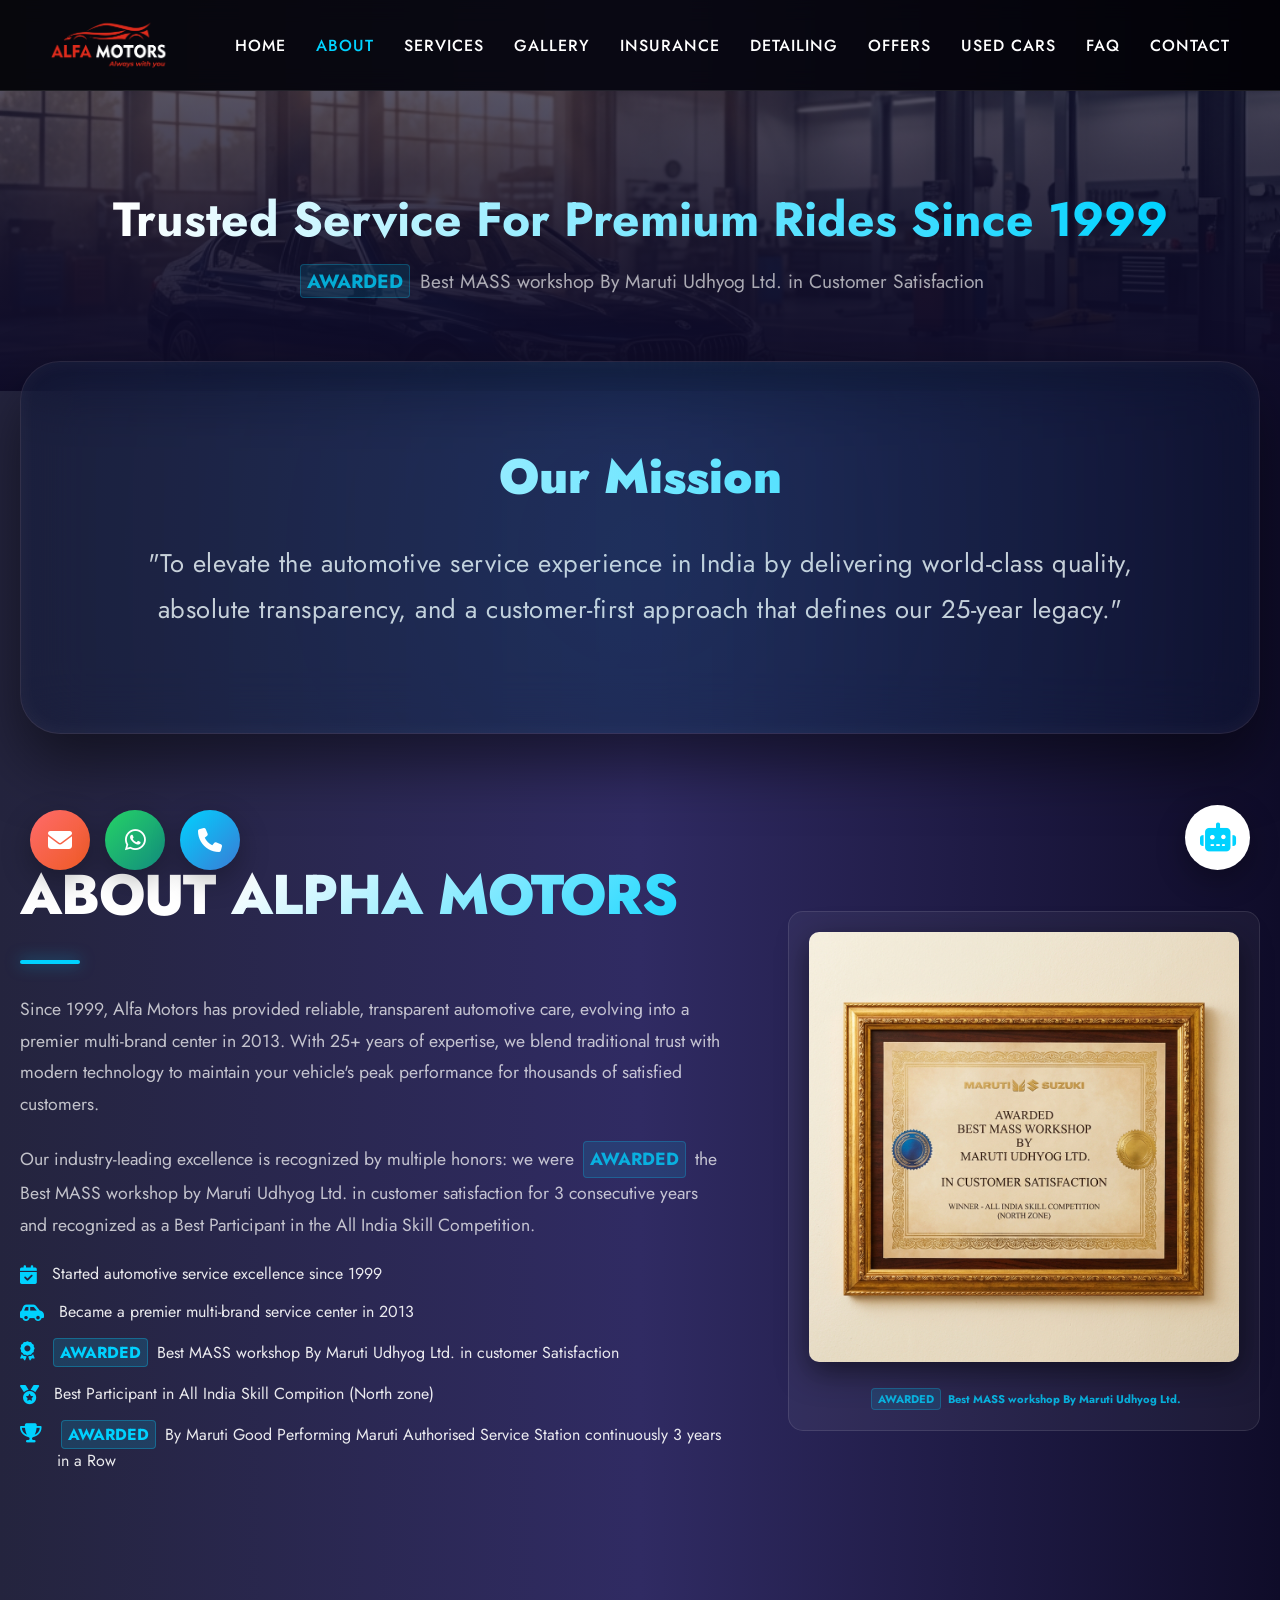
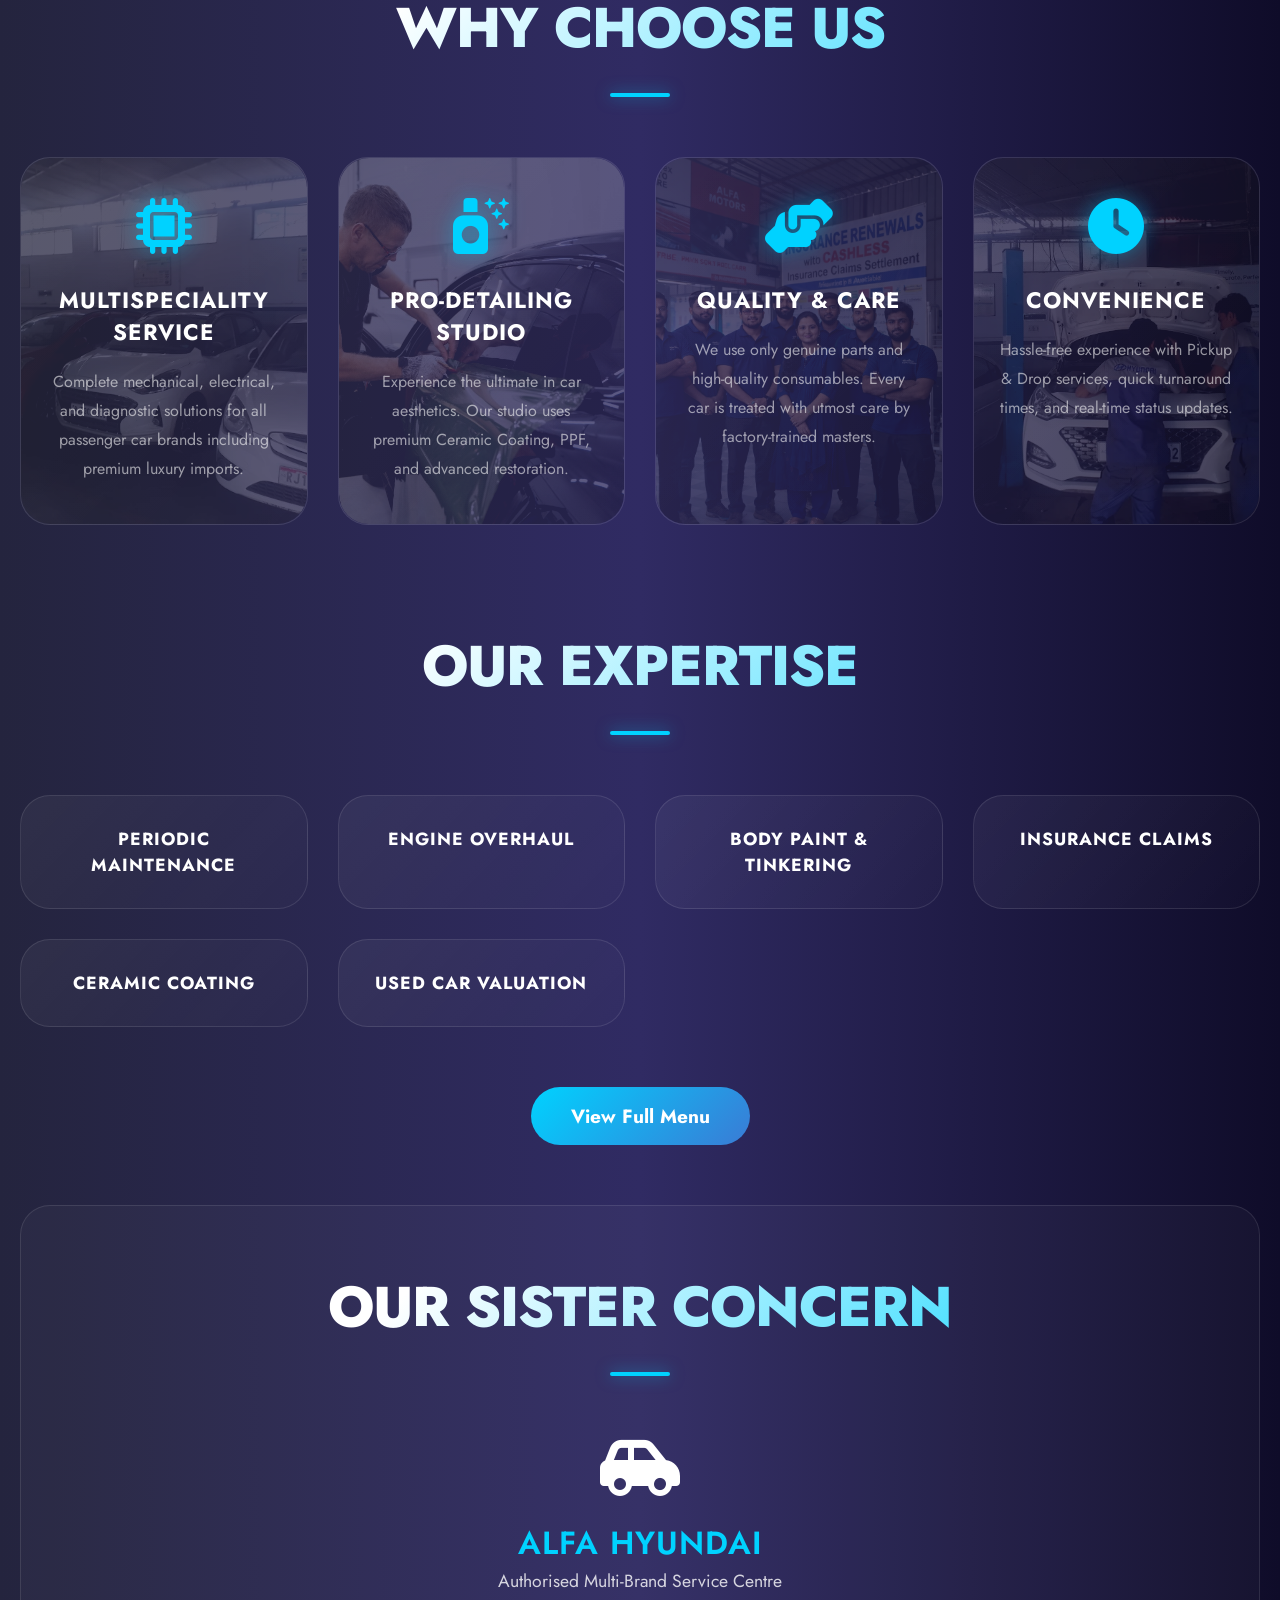
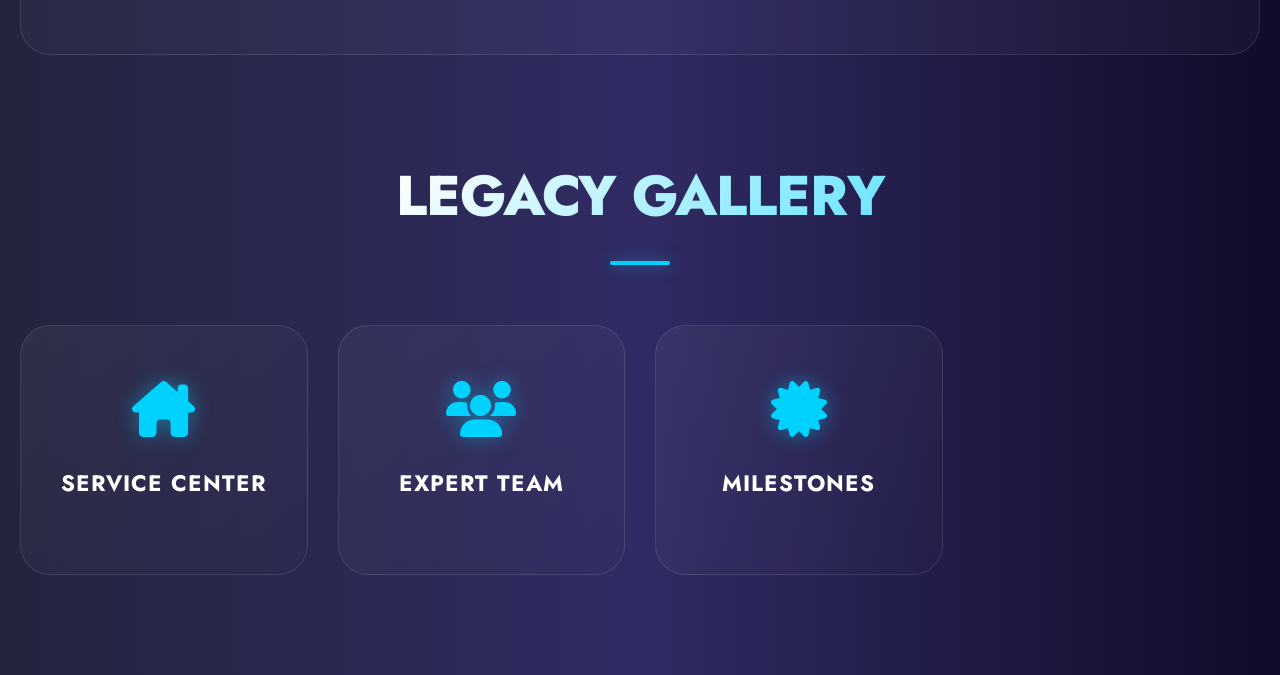
==== commit 7fa226dc: "updated files" ====
--- a/about.html
+++ b/about.html
@@ -116,25 +116,25 @@
                 <span></span>
             </div>
             <div class="bento-grid">
-                <div class="bento-item">
+                <div class="bento-item bg-workshop">
                     <i class="fa-solid fa-microchip bento-icon"></i>
                     <h3>Multispeciality Service</h3>
                     <p>Complete mechanical, electrical, and diagnostic solutions for all passenger car brands including
                         premium luxury imports.</p>
                 </div>
-                <div class="bento-item">
+                <div class="bento-item bg-detailing">
                     <i class="fa-solid fa-spray-can-sparkles bento-icon"></i>
                     <h3>Pro-Detailing Studio</h3>
                     <p>Experience the ultimate in car aesthetics. Our studio uses premium Ceramic Coating, PPF, and
                         advanced restoration.</p>
                 </div>
-                <div class="bento-item">
+                <div class="bento-item bg-quality">
                     <i class="fa-solid fa-handshake-angle bento-icon"></i>
                     <h3>Quality & Care</h3>
                     <p>We use only genuine parts and high-quality consumables. Every car is treated with utmost care by
                         factory-trained masters.</p>
                 </div>
-                <div class="bento-item">
+                <div class="bento-item bg-convenience">
                     <i class="fa-solid fa-clock bento-icon"></i>
                     <h3>Convenience</h3>
                     <p>Hassle-free experience with Pickup & Drop services, quick turnaround times, and real-time status
--- a/style.css
+++ b/style.css
@@ -1073,7 +1073,7 @@
 
 @media (min-width: 1200px) {
     .bento-grid {
-        grid-template-columns: repeat(auto-fit, minmax(300px, 1fr));
+        grid-template-columns: repeat(4, minmax(0, 1fr)) !important;
     }
 }
 
@@ -1087,7 +1087,7 @@
 .bento-item {
     background: linear-gradient(135deg, rgba(255, 255, 255, 0.05), rgba(255, 255, 255, 0.01));
     border: 1px solid var(--glass-border);
-    padding: 50px 40px;
+    padding: 40px 25px;
     border-radius: 30px;
     transition: all 0.5s cubic-bezier(0.23, 1, 0.32, 1);
     display: flex;
@@ -1095,6 +1095,51 @@
     align-items: center;
     text-align: center;
     position: relative;
+    overflow: hidden;
+}
+
+/* Why Choose Us Hover Images */
+.bento-item::before {
+    content: "";
+    position: absolute;
+    top: 0;
+    left: 0;
+    width: 100%;
+    height: 100%;
+    background-size: cover;
+    background-position: center;
+    opacity: 0.25;
+    transition: all 0.6s cubic-bezier(0.23, 1, 0.32, 1);
+    z-index: 0;
+    border-radius: inherit;
+    filter: brightness(0.8) contrast(1.2);
+}
+
+.bento-item:hover::before {
+    opacity: 0;
+    transform: scale(1.1);
+}
+
+.bento-item > * {
+    position: relative;
+    z-index: 1;
+}
+
+/* Background Image assignments */
+.bg-workshop::before {
+    background-image: url('Media/workshop_3.png');
+}
+
+.bg-detailing::before {
+    background-image: url('Media/detailing_bg.jpg');
+}
+
+.bg-quality::before {
+    background-image: url('Media/support_team.jpg');
+}
+
+.bg-convenience::before {
+    background-image: url('Media/workshop_4.png');
 }
 
 .bento-item:hover {
@@ -1117,7 +1162,7 @@
 }
 
 .bento-item h3 {
-    font-size: 1.6rem;
+    font-size: 1.4rem;
     margin-bottom: 20px;
     color: #fff;
     font-weight: 700;
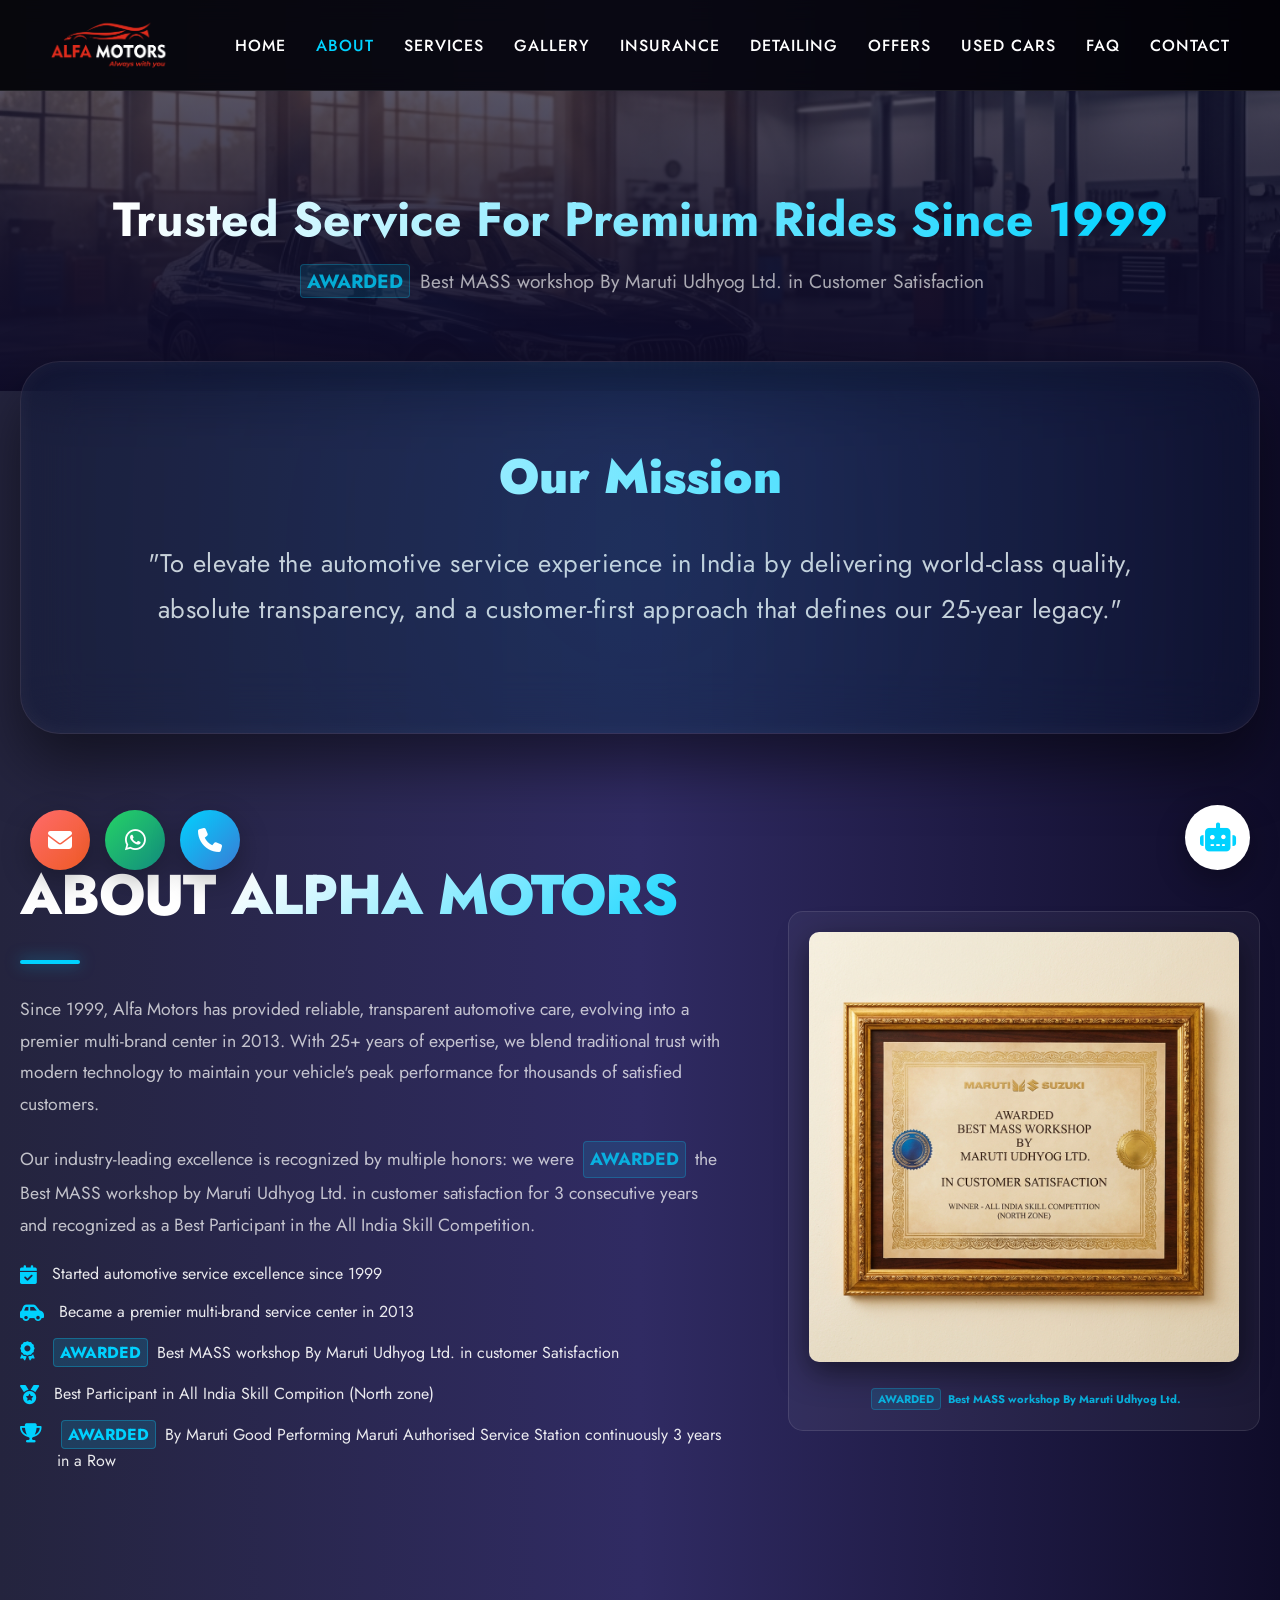
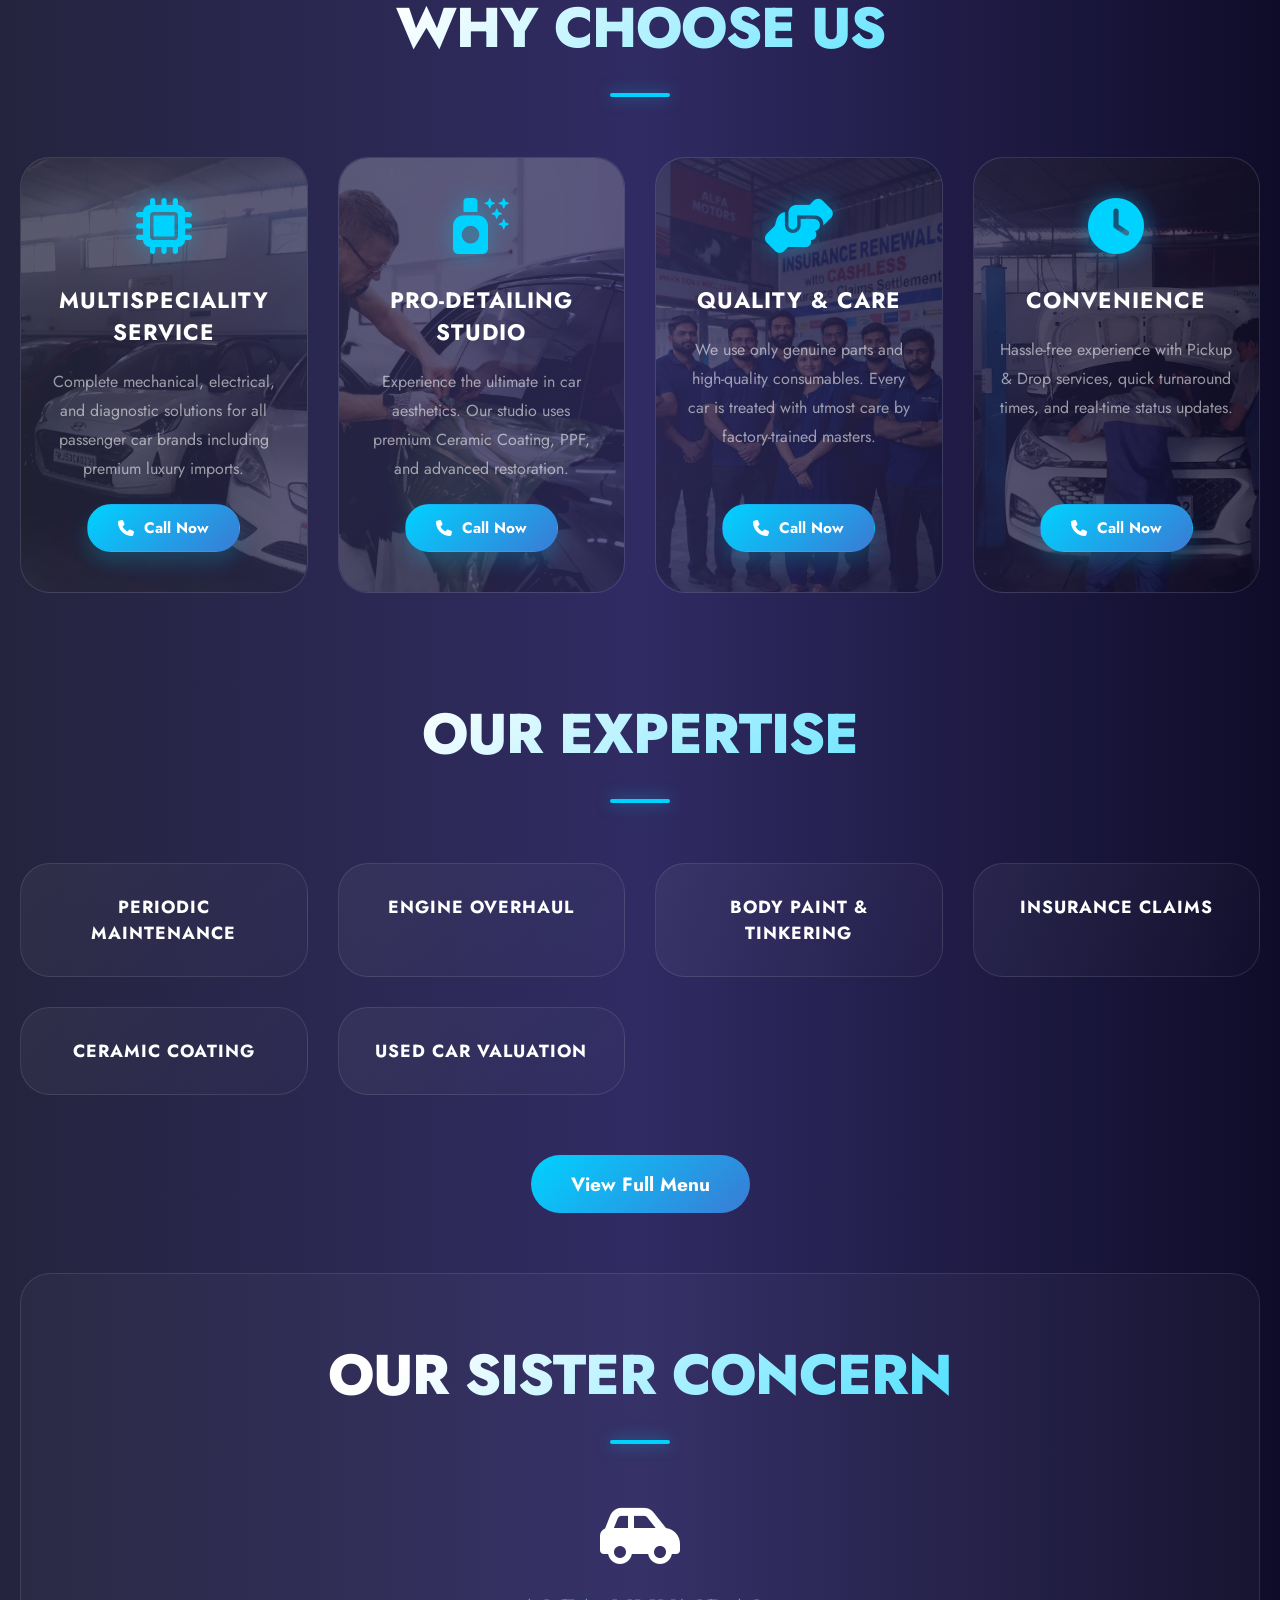
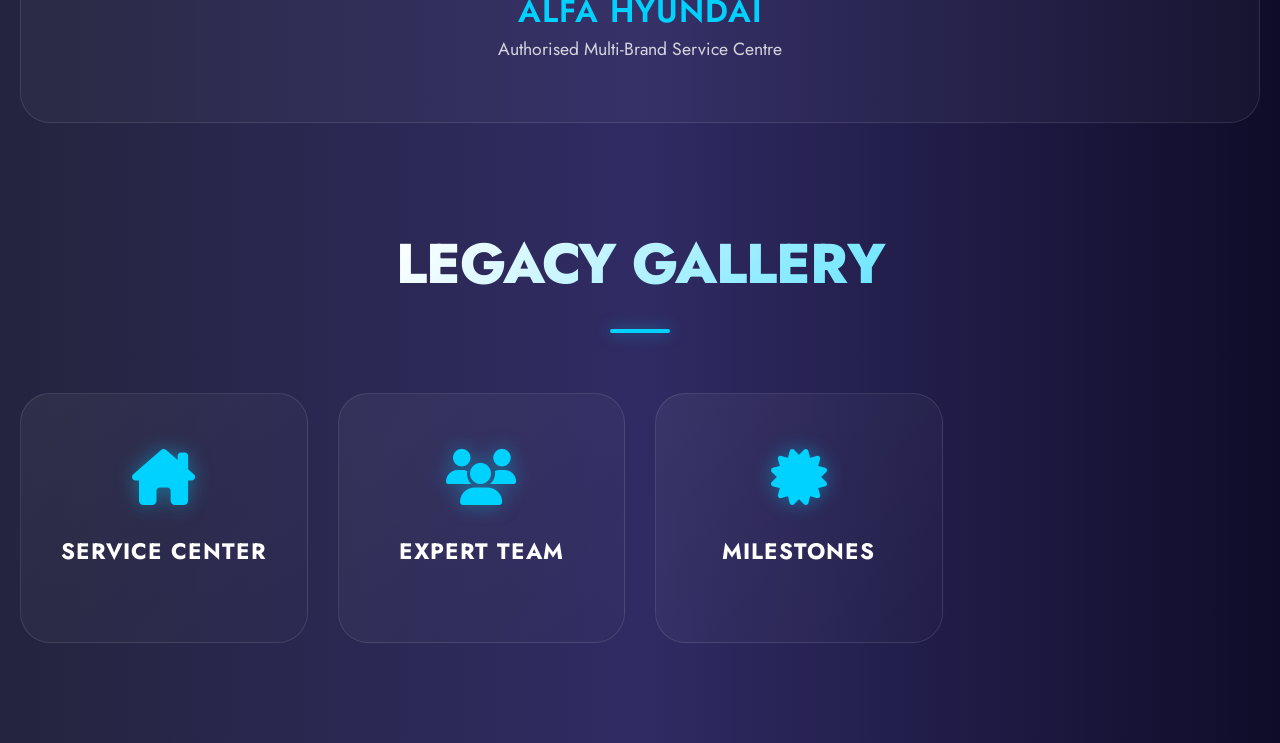
==== commit 76f2936d: "Updated files" ====
--- a/about.html
+++ b/about.html
@@ -121,24 +121,40 @@
                     <h3>Multispeciality Service</h3>
                     <p>Complete mechanical, electrical, and diagnostic solutions for all passenger car brands including
                         premium luxury imports.</p>
+                    <a href="tel:+919914444498" class="card-cta">
+                        <i class="fa-solid fa-phone"></i>
+                        Call Now
+                    </a>
                 </div>
                 <div class="bento-item bg-detailing">
                     <i class="fa-solid fa-spray-can-sparkles bento-icon"></i>
                     <h3>Pro-Detailing Studio</h3>
                     <p>Experience the ultimate in car aesthetics. Our studio uses premium Ceramic Coating, PPF, and
                         advanced restoration.</p>
+                    <a href="tel:+919914444498" class="card-cta">
+                        <i class="fa-solid fa-phone"></i>
+                        Call Now
+                    </a>
                 </div>
                 <div class="bento-item bg-quality">
                     <i class="fa-solid fa-handshake-angle bento-icon"></i>
                     <h3>Quality & Care</h3>
                     <p>We use only genuine parts and high-quality consumables. Every car is treated with utmost care by
                         factory-trained masters.</p>
+                    <a href="tel:+919914444498" class="card-cta">
+                        <i class="fa-solid fa-phone"></i>
+                        Call Now
+                    </a>
                 </div>
                 <div class="bento-item bg-convenience">
                     <i class="fa-solid fa-clock bento-icon"></i>
                     <h3>Convenience</h3>
                     <p>Hassle-free experience with Pickup & Drop services, quick turnaround times, and real-time status
                         updates.</p>
+                    <a href="tel:+919914444498" class="card-cta">
+                        <i class="fa-solid fa-phone"></i>
+                        Call Now
+                    </a>
                 </div>
             </div>
         </section>
--- a/style.css
+++ b/style.css
@@ -1172,6 +1172,37 @@
     font-size: 1rem;
     color: rgba(255, 255, 255, 0.7);
     line-height: 1.8;
+    margin-bottom: 20px;
+}
+
+.card-cta {
+    display: inline-flex;
+    align-items: center;
+    justify-content: center;
+    gap: 10px;
+    padding: 12px 30px;
+    margin-top: auto;
+    background: linear-gradient(135deg, var(--primary-color), var(--secondary-color));
+    color: #fff;
+    text-decoration: none;
+    border-radius: 50px;
+    font-weight: 700;
+    font-size: 0.95rem;
+    transition: all 0.4s cubic-bezier(0.23, 1, 0.32, 1);
+    box-shadow: 0 10px 20px rgba(0, 210, 255, 0.2);
+    border: 1px solid transparent;
+}
+
+.card-cta:hover {
+    background: #fff;
+    color: var(--secondary-color);
+    transform: translateY(-5px);
+    box-shadow: 0 15px 30px rgba(255, 255, 255, 0.15);
+    border-color: #fff;
+}
+
+.card-cta i {
+    font-size: 1rem;
 }
 
 .award-container {
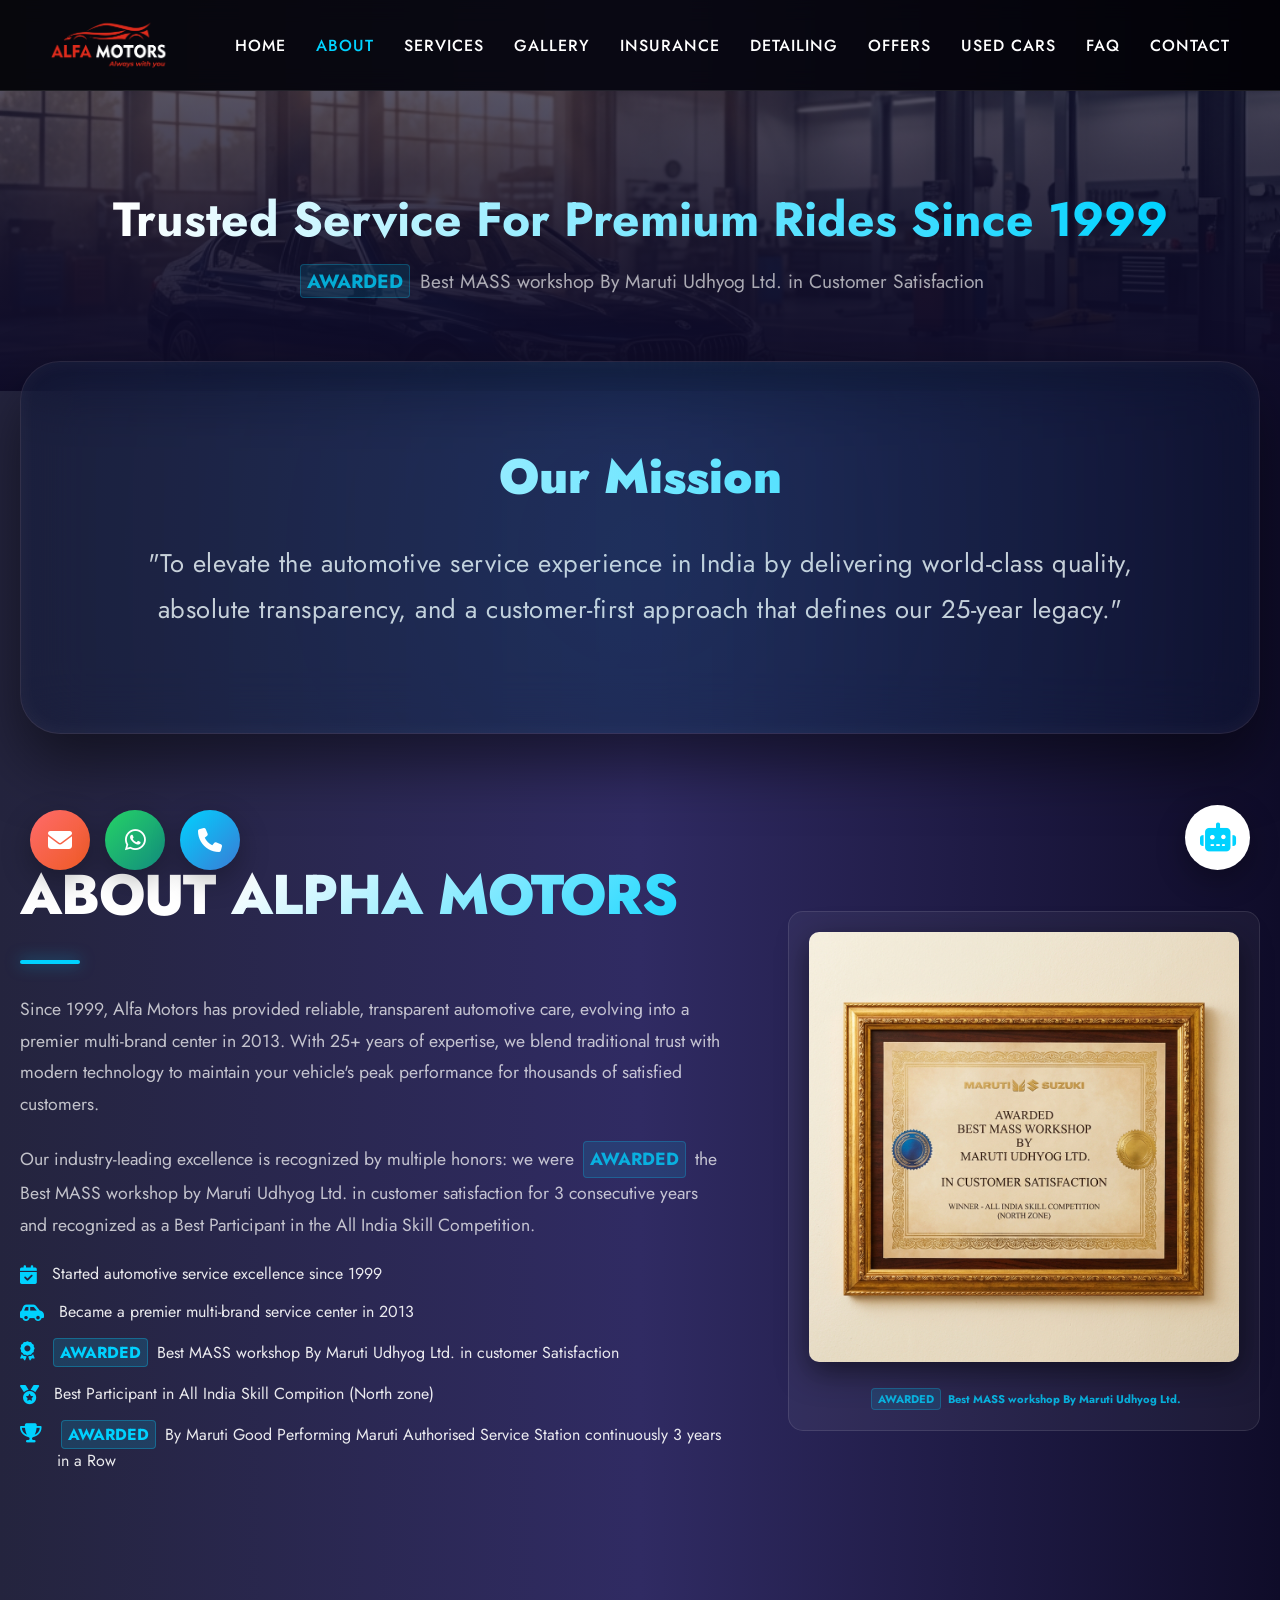
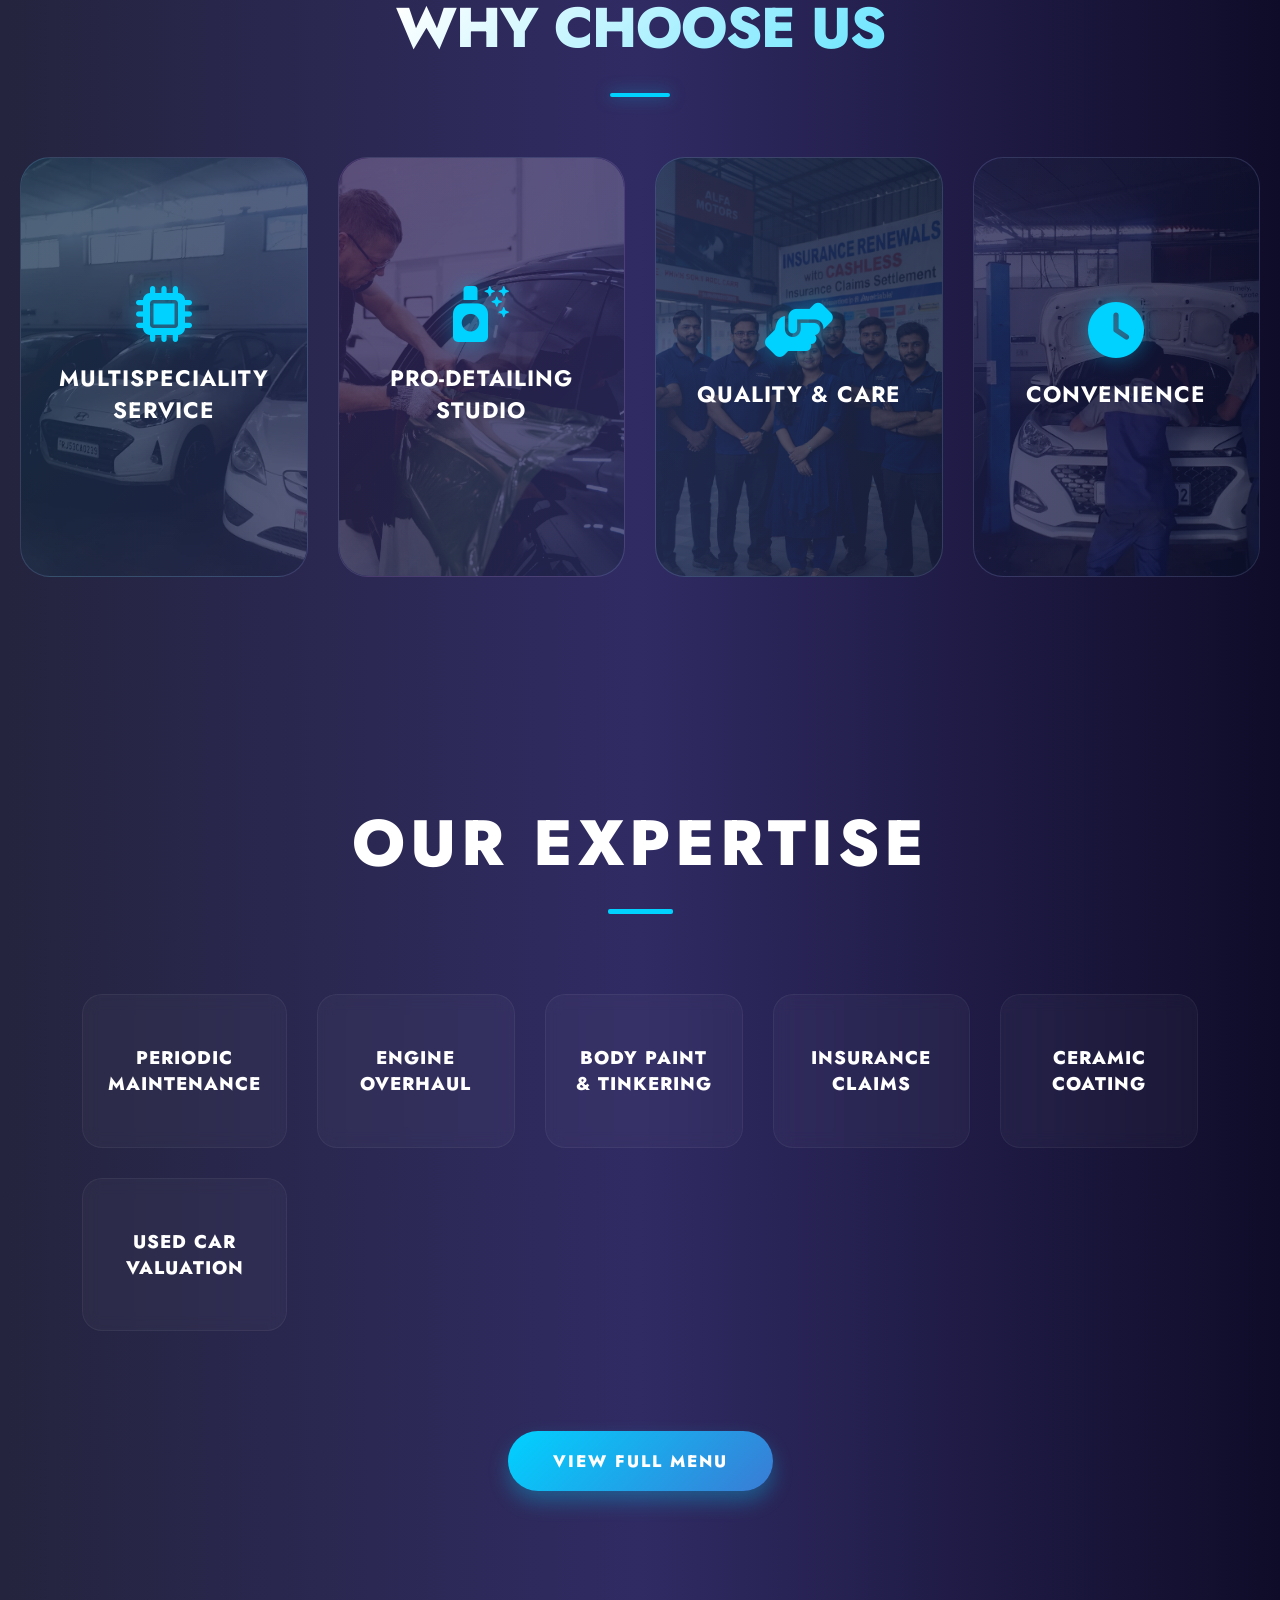
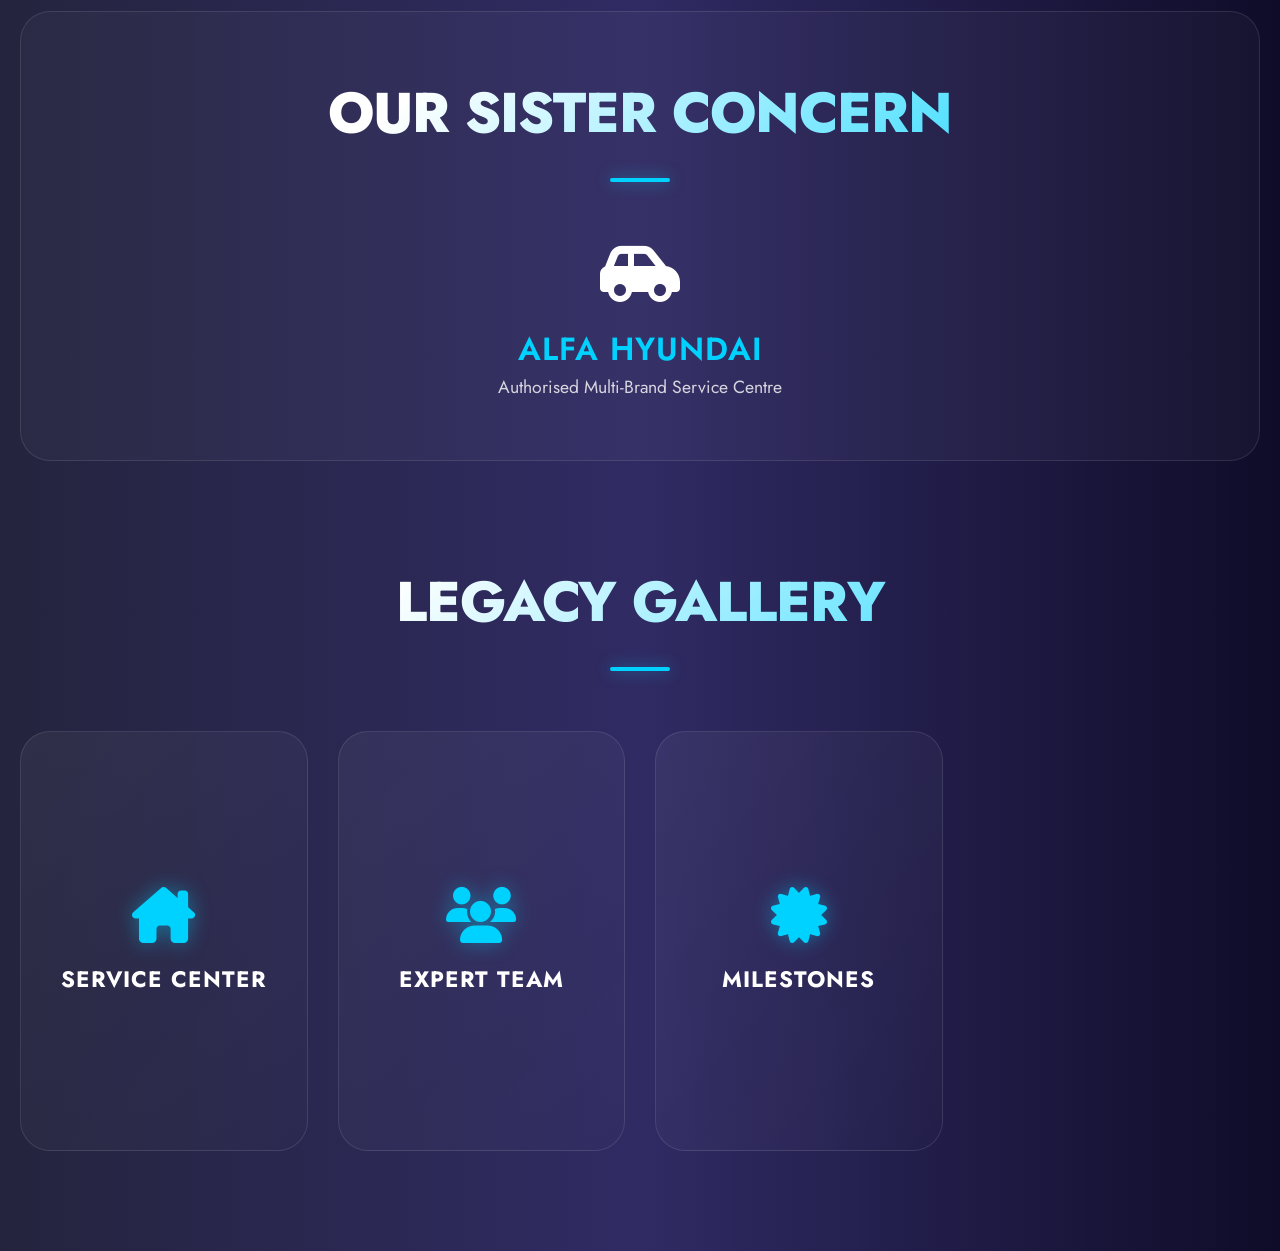
==== commit ffcf9e4a: "Updated files" ====
--- a/about.html
+++ b/about.html
@@ -160,33 +160,35 @@
         </section>
 
         <!-- Our Services Overview -->
-        <section class="our-services-overview" style="margin-top: 100px;">
-            <div class="section-title">
-                <h2>Our Expertise</h2>
-                <span></span>
-            </div>
-            <div class="bento-grid" style="grid-template-columns: repeat(auto-fit, minmax(200px, 1fr));">
-                <div class="bento-item" style="padding: 30px;">
-                    <h3 style="font-size: 1.1rem; margin-bottom: 0;">Periodic Maintenance</h3>
-                </div>
-                <div class="bento-item" style="padding: 30px;">
-                    <h3 style="font-size: 1.1rem; margin-bottom: 0;">Engine Overhaul</h3>
-                </div>
-                <div class="bento-item" style="padding: 30px;">
-                    <h3 style="font-size: 1.1rem; margin-bottom: 0;">Body Paint & Tinkering</h3>
-                </div>
-                <div class="bento-item" style="padding: 30px;">
-                    <h3 style="font-size: 1.1rem; margin-bottom: 0;">Insurance Claims</h3>
-                </div>
-                <div class="bento-item" style="padding: 30px;">
-                    <h3 style="font-size: 1.1rem; margin-bottom: 0;">Ceramic Coating</h3>
-                </div>
-                <div class="bento-item" style="padding: 30px;">
-                    <h3 style="font-size: 1.1rem; margin-bottom: 0;">Used Car Valuation</h3>
-                </div>
-            </div>
-            <div class="cta-container">
-                <a href="services.html" class="cta-btn">View Full Menu</a>
+        <section class="expertise-section">
+            <div class="expertise-header">
+                <h2>OUR EXPERTISE</h2>
+                <div class="underline"></div>
+            </div>
+            
+            <div class="expertise-grid">
+                <div class="expertise-card">
+                    <h3>PERIODIC MAINTENANCE</h3>
+                </div>
+                <div class="expertise-card">
+                    <h3>ENGINE OVERHAUL</h3>
+                </div>
+                <div class="expertise-card">
+                    <h3>BODY PAINT & TINKERING</h3>
+                </div>
+                <div class="expertise-card">
+                    <h3>INSURANCE CLAIMS</h3>
+                </div>
+                <div class="expertise-card">
+                    <h3>CERAMIC COATING</h3>
+                </div>
+                <div class="expertise-card">
+                    <h3>USED CAR VALUATION</h3>
+                </div>
+            </div>
+
+            <div class="expertise-footer">
+                <a href="services.html" class="menu-btn">View Full Menu</a>
             </div>
         </section>
 
--- a/style.css
+++ b/style.css
@@ -1089,13 +1089,15 @@
     border: 1px solid var(--glass-border);
     padding: 40px 25px;
     border-radius: 30px;
-    transition: all 0.5s cubic-bezier(0.23, 1, 0.32, 1);
+    transition: all 0.6s cubic-bezier(0.23, 1, 0.32, 1);
     display: flex;
     flex-direction: column;
     align-items: center;
+    justify-content: center; /* Centering for default state */
     text-align: center;
     position: relative;
     overflow: hidden;
+    min-height: 420px;
 }
 
 /* Why Choose Us Hover Images */
@@ -1125,25 +1127,154 @@
     z-index: 1;
 }
 
-/* Background Image assignments */
+/* Background Image assignments & Unique Gradients */
+.bg-workshop {
+    background: linear-gradient(135deg, rgba(0, 210, 255, 0.15), rgba(0, 100, 255, 0.05)) !important;
+}
 .bg-workshop::before {
     background-image: url('Media/workshop_3.png');
 }
 
+.bg-detailing {
+    background: linear-gradient(135deg, rgba(123, 31, 162, 0.15), rgba(0, 188, 212, 0.05)) !important;
+}
 .bg-detailing::before {
     background-image: url('Media/detailing_bg.jpg');
 }
 
+.bg-quality {
+    background: linear-gradient(135deg, rgba(0, 150, 136, 0.15), rgba(0, 230, 118, 0.05)) !important;
+}
 .bg-quality::before {
     background-image: url('Media/support_team.jpg');
 }
 
+.bg-convenience {
+    background: linear-gradient(135deg, rgba(63, 81, 181, 0.15), rgba(3, 169, 244, 0.05)) !important;
+}
 .bg-convenience::before {
     background-image: url('Media/workshop_4.png');
 }
 
+/* Expertise Section Styles (Precise Live Site Match) */
+.expertise-section {
+    padding: 120px 5%;
+    margin-top: 100px;
+    background: linear-gradient(rgba(12, 14, 46, 0.82), rgba(12, 14, 46, 0.82)), url('Media/Mainbg.jpg');
+    background-size: cover;
+    background-position: center;
+    background-attachment: fixed;
+    text-align: center;
+    position: relative;
+    overflow: hidden;
+}
+
+.expertise-header {
+    margin-bottom: 80px;
+}
+
+.expertise-header h2 {
+    font-size: 4rem; /* Matching the large scale on live site */
+    font-weight: 800;
+    color: #fff;
+    letter-spacing: 5px;
+    margin: 0;
+}
+
+.expertise-header .underline {
+    width: 65px;
+    height: 5px;
+    background: #00d2ff;
+    margin: 20px auto 0;
+    border-radius: 2px;
+}
+
+.expertise-grid {
+    display: grid;
+    grid-template-columns: repeat(5, 1fr);
+    gap: 30px;
+    max-width: 1400px;
+    margin: 0 auto;
+}
+
+.expertise-card {
+    background: rgba(255, 255, 255, 0.03);
+    border: 1px solid rgba(255, 255, 255, 0.05);
+    border-radius: 20px;
+    padding: 50px 25px;
+    display: flex;
+    align-items: center;
+    justify-content: center;
+    transition: all 0.4s ease;
+    backdrop-filter: blur(8px);
+    height: 100%;
+}
+
+.expertise-card h3 {
+    font-size: 1.15rem;
+    font-weight: 800;
+    color: #fff;
+    margin: 0;
+    line-height: 1.4;
+    text-transform: uppercase;
+    letter-spacing: 1px;
+}
+
+.expertise-card:hover {
+    background: rgba(255, 255, 255, 0.08);
+    border-color: #00d2ff;
+    transform: translateY(-8px);
+    box-shadow: 0 15px 35px rgba(0, 0, 0, 0.5);
+}
+
+.expertise-footer {
+    margin-top: 100px;
+}
+
+.menu-btn {
+    display: inline-block;
+    padding: 18px 45px;
+    background: linear-gradient(135deg, #00d2ff, #3a7bd5);
+    color: #fff;
+    text-decoration: none;
+    border-radius: 50px;
+    font-weight: 800;
+    text-transform: uppercase;
+    letter-spacing: 2px;
+    font-size: 1.05rem;
+    transition: all 0.4s ease;
+    box-shadow: 0 10px 20px rgba(0, 210, 255, 0.3);
+}
+
+.menu-btn:hover {
+    transform: scale(1.05);
+    box-shadow: 0 15px 40px rgba(0, 210, 255, 0.5);
+    filter: brightness(1.1);
+}
+
+@media (max-width: 1200px) {
+    .expertise-grid {
+        grid-template-columns: repeat(3, 1fr);
+    }
+}
+
+@media (max-width: 768px) {
+    .expertise-grid {
+        grid-template-columns: repeat(2, 1fr);
+    }
+    .expertise-header h2 {
+        font-size: 2rem;
+    }
+}
+
+@media (max-width: 480px) {
+    .expertise-grid {
+        grid-template-columns: 1fr;
+    }
+}
+
 .bento-item:hover {
-    transform: translateY(-15px) scale(1.02);
+    transform: translateY(-15px); /* Only vertical lift, not scale anymore */
     background: rgba(255, 255, 255, 0.08);
     border-color: var(--primary-color);
     box-shadow: 0 25px 50px rgba(0, 0, 0, 0.3), 0 0 20px rgba(0, 210, 255, 0.2);
@@ -1152,27 +1283,46 @@
 .bento-icon {
     font-size: 3.5rem;
     color: var(--primary-color);
-    margin-bottom: 30px;
+    margin-bottom: 20px;
     filter: drop-shadow(0 0 10px rgba(0, 210, 255, 0.4));
-    transition: transform 0.5s ease;
+    transition: all 0.6s cubic-bezier(0.23, 1, 0.32, 1);
 }
 
 .bento-item:hover .bento-icon {
-    transform: scale(1.2) rotate(10deg);
+    transform: scale(1.1) rotate(5deg);
+    margin-bottom: 15px;
 }
 
 .bento-item h3 {
     font-size: 1.4rem;
-    margin-bottom: 20px;
+    margin-bottom: 0px; /* Reduced for default state */
     color: #fff;
     font-weight: 700;
+    transition: all 0.6s cubic-bezier(0.23, 1, 0.32, 1);
+}
+
+.bento-item:hover h3 {
+    margin-bottom: 15px;
 }
 
 .bento-item p {
-    font-size: 1rem;
+    font-size: 1.05rem;
     color: rgba(255, 255, 255, 0.7);
-    line-height: 1.8;
-    margin-bottom: 20px;
+    line-height: 1.6;
+    max-height: 0;
+    opacity: 0;
+    transform: translateY(30px);
+    transition: all 0.6s cubic-bezier(0.23, 1, 0.32, 1);
+    visibility: hidden;
+    margin: 0;
+}
+
+.bento-item:hover p {
+    max-height: 200px;
+    opacity: 1;
+    transform: translateY(0);
+    visibility: visible;
+    margin-top: 15px;
 }
 
 .card-cta {
@@ -1180,23 +1330,35 @@
     align-items: center;
     justify-content: center;
     gap: 10px;
-    padding: 12px 30px;
-    margin-top: auto;
+    padding: 10px 25px;
     background: linear-gradient(135deg, var(--primary-color), var(--secondary-color));
     color: #fff;
     text-decoration: none;
     border-radius: 50px;
     font-weight: 700;
-    font-size: 0.95rem;
-    transition: all 0.4s cubic-bezier(0.23, 1, 0.32, 1);
+    font-size: 0.9rem;
+    transition: all 0.6s cubic-bezier(0.23, 1, 0.32, 1);
     box-shadow: 0 10px 20px rgba(0, 210, 255, 0.2);
     border: 1px solid transparent;
+    max-height: 0;
+    opacity: 0;
+    transform: translateY(30px);
+    visibility: hidden;
+    margin-top: 0;
+}
+
+.bento-item:hover .card-cta {
+    max-height: 60px;
+    opacity: 1;
+    transform: translateY(0);
+    visibility: visible;
+    margin-top: 25px;
 }
 
 .card-cta:hover {
     background: #fff;
     color: var(--secondary-color);
-    transform: translateY(-5px);
+    transform: translateY(-3px);
     box-shadow: 0 15px 30px rgba(255, 255, 255, 0.15);
     border-color: #fff;
 }
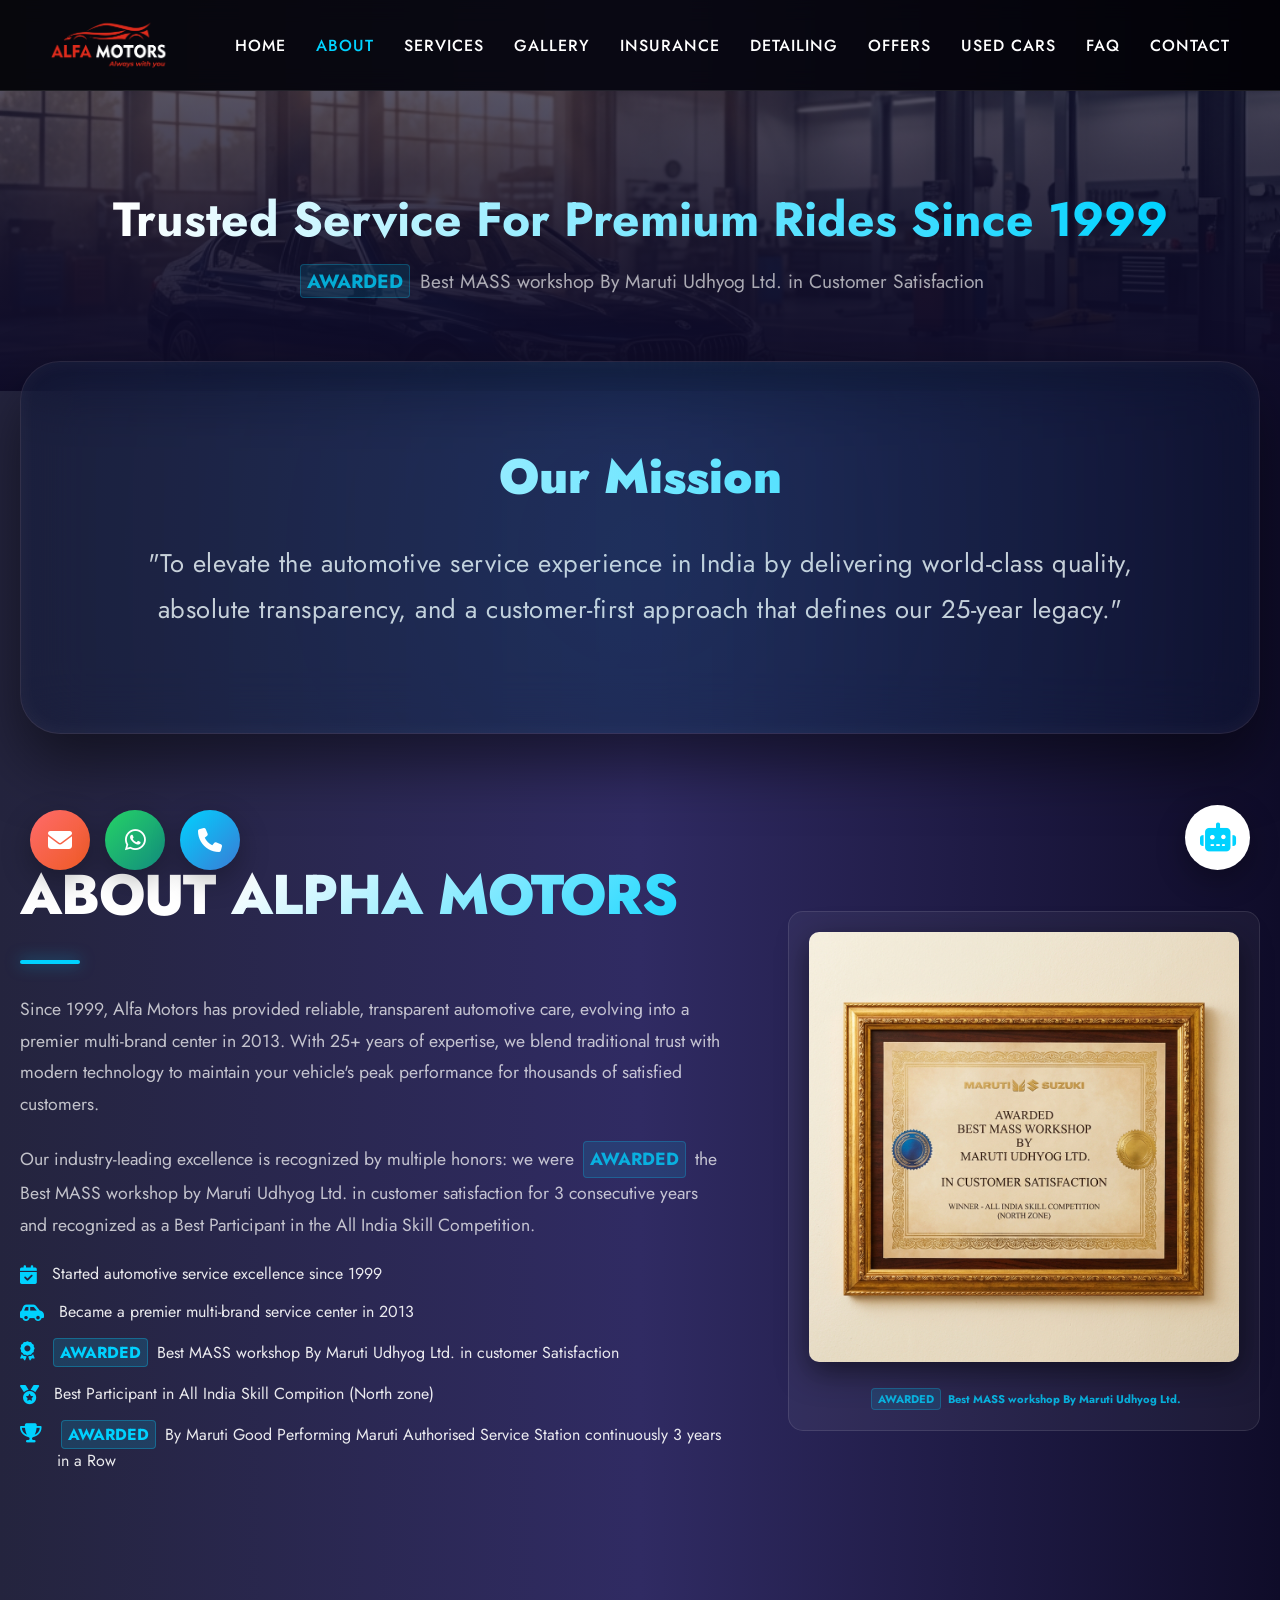
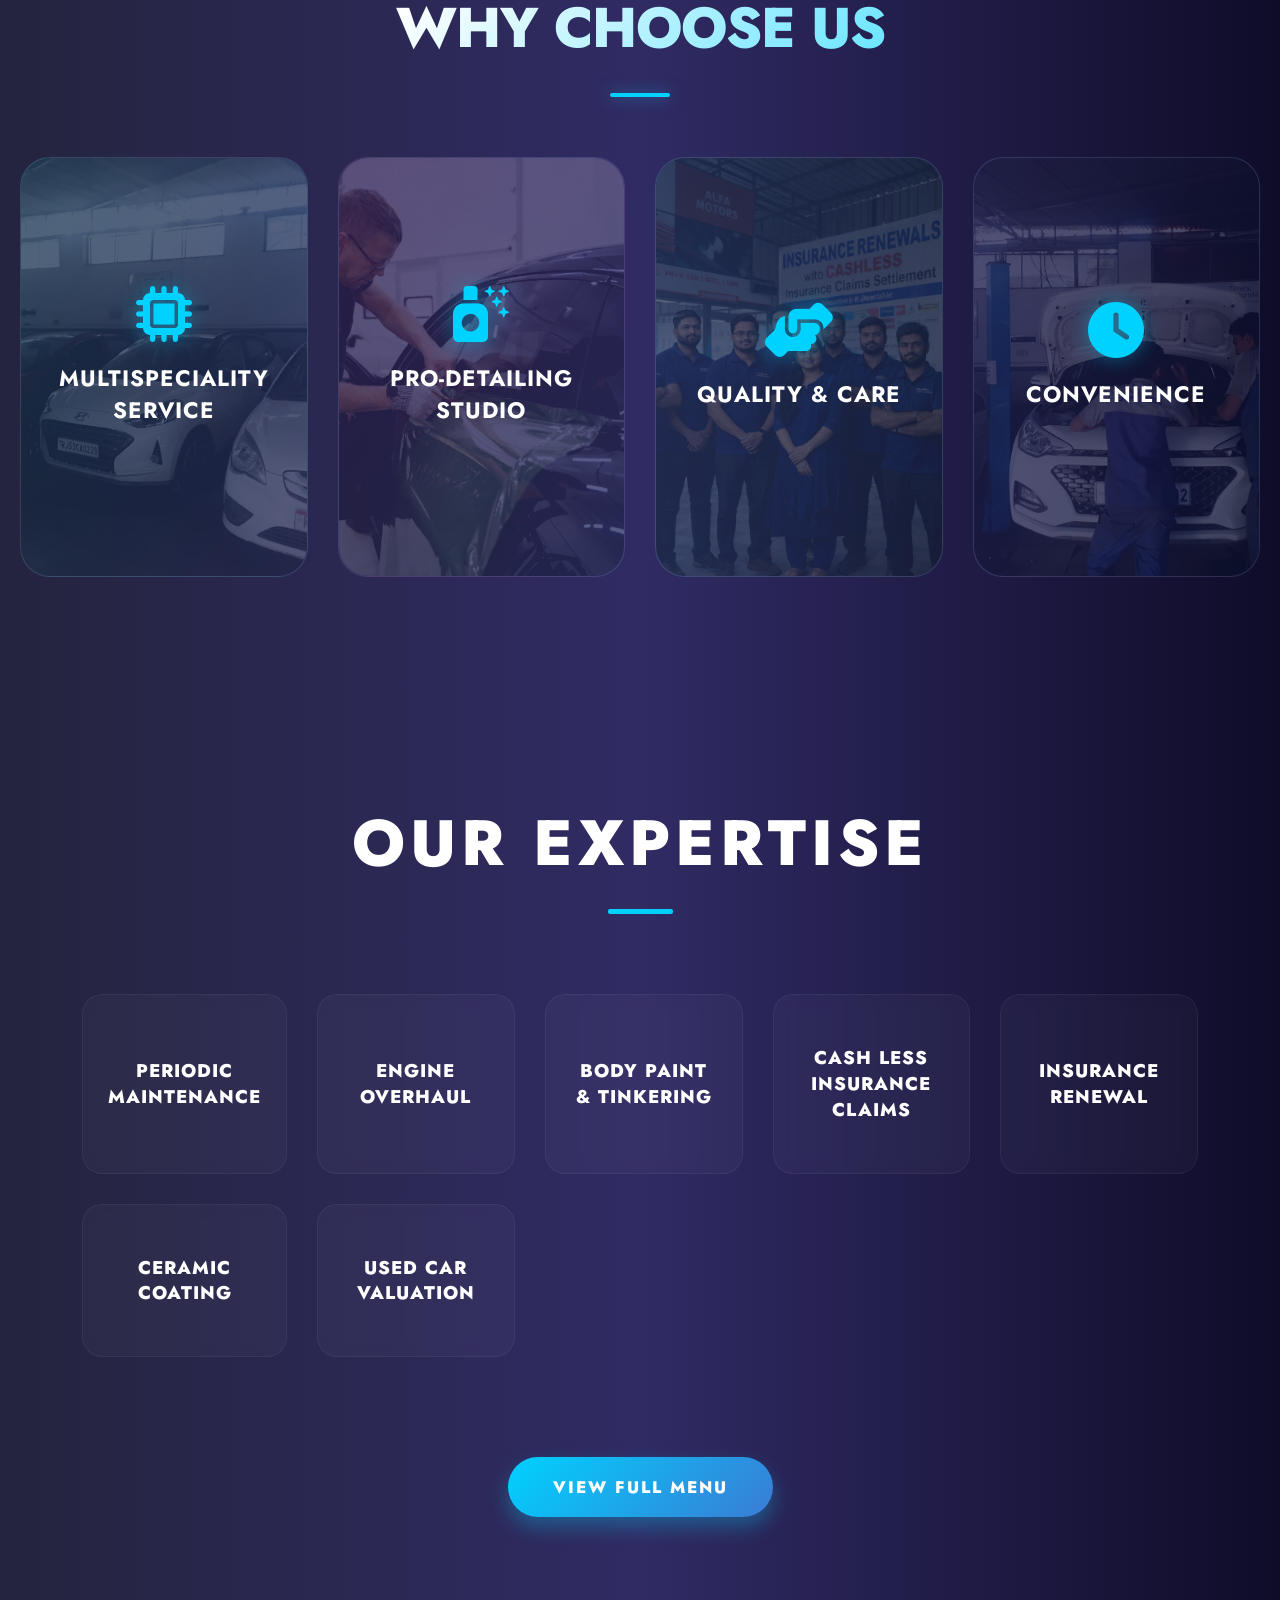
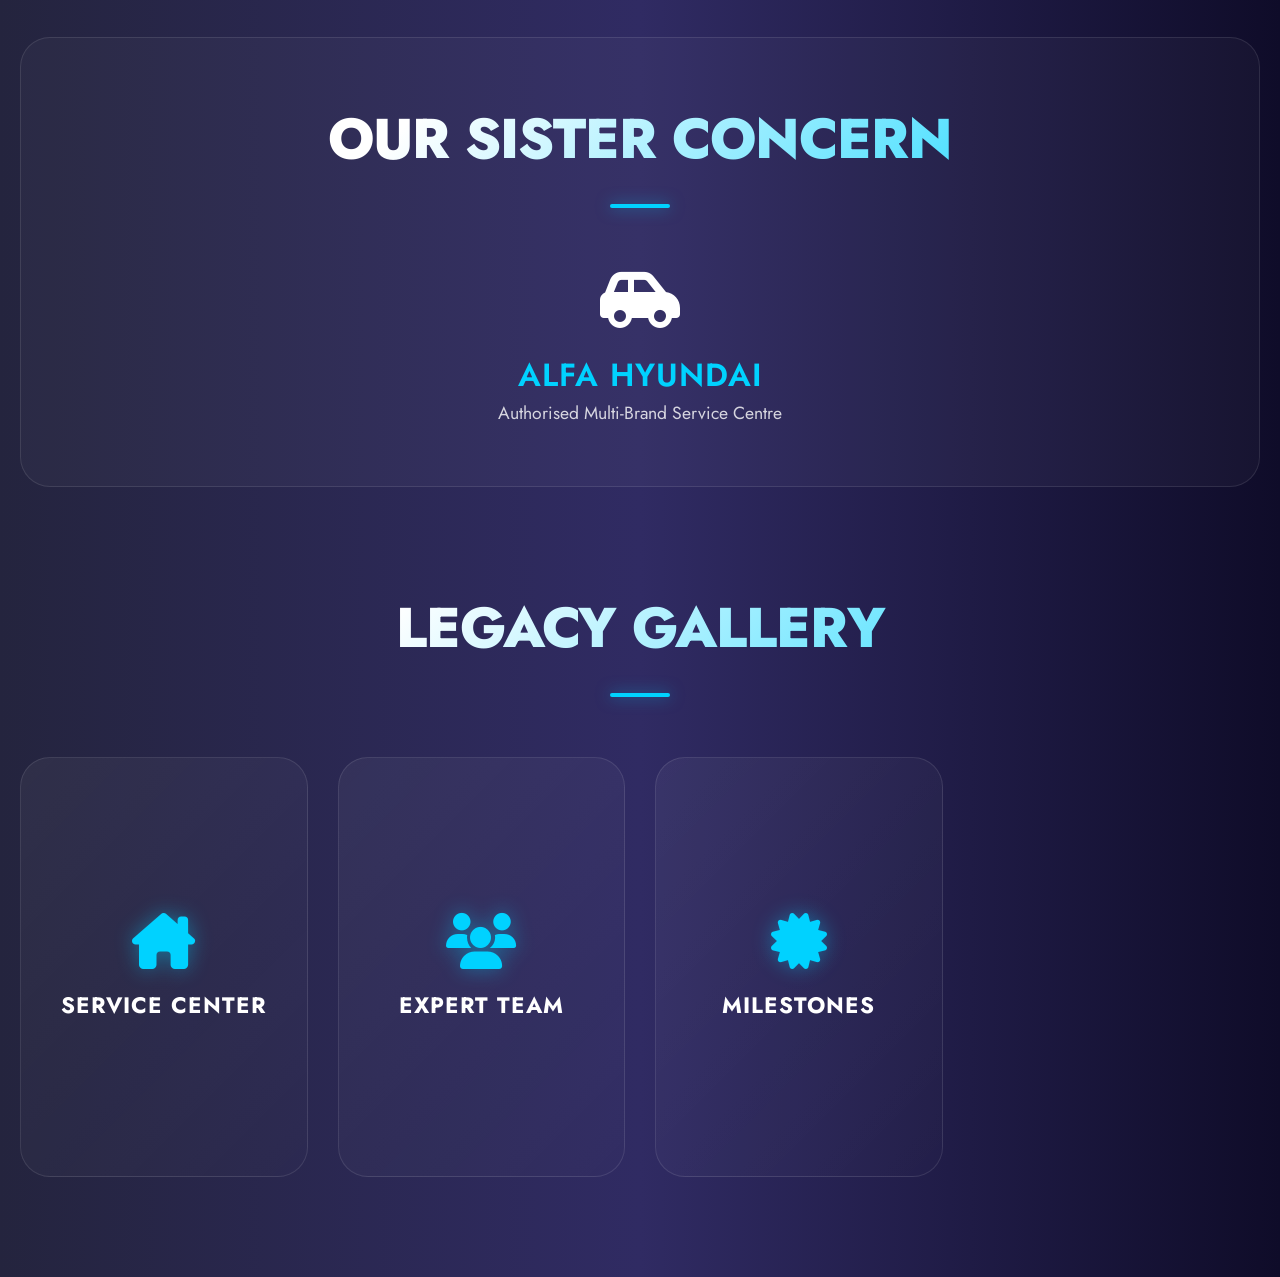
==== commit 3e853417: "Updated files" ====
--- a/about.html
+++ b/about.html
@@ -41,7 +41,8 @@
     <!-- Hero Section -->
     <section class="page-hero" style="background-image: url('Media/about_hero_new.png');">
         <h1>Trusted Service For Premium Rides Since 1999</h1>
-        <p><span class="highlight-award">Awarded</span> Best MASS workshop By Maruti Udhyog Ltd. in Customer Satisfaction</p>
+        <p><span class="highlight-award">Awarded</span> Best MASS workshop By Maruti Udhyog Ltd. in Customer
+            Satisfaction</p>
     </section>
 
     <!-- Mission Section -->
@@ -66,13 +67,14 @@
                     <h2>About Alpha Motors</h2>
                     <span style="margin-left: 0;"></span>
                 </div>
-                <p>Since 1999, Alfa Motors has provided reliable, transparent automotive care, evolving into a premier 
-                    multi-brand center in 2013. With 25+ years of expertise, we blend traditional trust with modern 
+                <p>Since 1999, Alfa Motors has provided reliable, transparent automotive care, evolving into a premier
+                    multi-brand center in 2013. With 25+ years of expertise, we blend traditional trust with modern
                     technology to maintain your vehicle's peak performance for thousands of satisfied customers.</p>
-                <p>Our industry-leading excellence is recognized by multiple honors: we were 
-                    <span class="highlight-award">Awarded</span> the Best MASS workshop by Maruti Udhyog Ltd. in 
-                    customer satisfaction for 3 consecutive years and recognized as a Best Participant in the 
-                    All India Skill Competition.</p>
+                <p>Our industry-leading excellence is recognized by multiple honors: we were
+                    <span class="highlight-award">Awarded</span> the Best MASS workshop by Maruti Udhyog Ltd. in
+                    customer satisfaction for 3 consecutive years and recognized as a Best Participant in the
+                    All India Skill Competition.
+                </p>
 
 
                 <ul class="highlights-list">
@@ -86,7 +88,8 @@
                     </li>
                     <li>
                         <i class="fa-solid fa-award"></i>
-                        <span><span class="highlight-award">Awarded</span> Best MASS workshop By Maruti Udhyog Ltd. in customer Satisfaction</span>
+                        <span><span class="highlight-award">Awarded</span> Best MASS workshop By Maruti Udhyog Ltd. in
+                            customer Satisfaction</span>
                     </li>
                     <li>
                         <i class="fa-solid fa-medal"></i>
@@ -94,7 +97,8 @@
                     </li>
                     <li>
                         <i class="fa-solid fa-trophy"></i>
-                        <span><span class="highlight-award">Awarded</span> By Maruti Good Performing Maruti Authorised Service Station continuously 3 years
+                        <span><span class="highlight-award">Awarded</span> By Maruti Good Performing Maruti Authorised
+                            Service Station continuously 3 years
                             in a Row</span>
                     </li>
                 </ul>
@@ -104,7 +108,8 @@
                     style="width: 100%; max-width: 500px; padding: 20px; background: rgba(255,255,255,0.05); border: 1px solid var(--glass-border); border-radius: 15px; text-align: center;">
                     <img src="Media/maruti_award.png" alt="Maruti Udhyog Best MASS Award"
                         style="width: 100%; height: auto; border-radius: 10px; box-shadow: 0 10px 30px rgba(0,0,0,0.5);">
-                    <p style="margin-top: 20px; color: var(--primary-color); font-weight: 700;"><span class="highlight-award">Awarded</span> Best MASS workshop By Maruti Udhyog Ltd.</p>
+                    <p style="margin-top: 20px; color: var(--primary-color); font-weight: 700;"><span
+                            class="highlight-award">Awarded</span> Best MASS workshop By Maruti Udhyog Ltd.</p>
                 </div>
             </div>
         </section>
@@ -165,7 +170,7 @@
                 <h2>OUR EXPERTISE</h2>
                 <div class="underline"></div>
             </div>
-            
+
             <div class="expertise-grid">
                 <div class="expertise-card">
                     <h3>PERIODIC MAINTENANCE</h3>
@@ -177,7 +182,10 @@
                     <h3>BODY PAINT & TINKERING</h3>
                 </div>
                 <div class="expertise-card">
-                    <h3>INSURANCE CLAIMS</h3>
+                    <h3>CASH LESS INSURANCE CLAIMS</h3>
+                </div>
+                <div class="expertise-card">
+                    <h3>INSURANCE RENEWAL</h3>
                 </div>
                 <div class="expertise-card">
                     <h3>CERAMIC COATING</h3>
--- a/style.css
+++ b/style.css
@@ -1093,7 +1093,8 @@
     display: flex;
     flex-direction: column;
     align-items: center;
-    justify-content: center; /* Centering for default state */
+    justify-content: center;
+    /* Centering for default state */
     text-align: center;
     position: relative;
     overflow: hidden;
@@ -1122,7 +1123,7 @@
     transform: scale(1.1);
 }
 
-.bento-item > * {
+.bento-item>* {
     position: relative;
     z-index: 1;
 }
@@ -1131,6 +1132,7 @@
 .bg-workshop {
     background: linear-gradient(135deg, rgba(0, 210, 255, 0.15), rgba(0, 100, 255, 0.05)) !important;
 }
+
 .bg-workshop::before {
     background-image: url('Media/workshop_3.png');
 }
@@ -1138,6 +1140,7 @@
 .bg-detailing {
     background: linear-gradient(135deg, rgba(123, 31, 162, 0.15), rgba(0, 188, 212, 0.05)) !important;
 }
+
 .bg-detailing::before {
     background-image: url('Media/detailing_bg.jpg');
 }
@@ -1145,6 +1148,7 @@
 .bg-quality {
     background: linear-gradient(135deg, rgba(0, 150, 136, 0.15), rgba(0, 230, 118, 0.05)) !important;
 }
+
 .bg-quality::before {
     background-image: url('Media/support_team.jpg');
 }
@@ -1152,6 +1156,7 @@
 .bg-convenience {
     background: linear-gradient(135deg, rgba(63, 81, 181, 0.15), rgba(3, 169, 244, 0.05)) !important;
 }
+
 .bg-convenience::before {
     background-image: url('Media/workshop_4.png');
 }
@@ -1160,8 +1165,6 @@
 .expertise-section {
     padding: 120px 5%;
     margin-top: 100px;
-    background: linear-gradient(rgba(12, 14, 46, 0.82), rgba(12, 14, 46, 0.82)), url('Media/Mainbg.jpg');
-    background-size: cover;
     background-position: center;
     background-attachment: fixed;
     text-align: center;
@@ -1174,7 +1177,8 @@
 }
 
 .expertise-header h2 {
-    font-size: 4rem; /* Matching the large scale on live site */
+    font-size: 4rem;
+    /* Matching the large scale on live site */
     font-weight: 800;
     color: #fff;
     letter-spacing: 5px;
@@ -1262,6 +1266,7 @@
     .expertise-grid {
         grid-template-columns: repeat(2, 1fr);
     }
+
     .expertise-header h2 {
         font-size: 2rem;
     }
@@ -1274,7 +1279,8 @@
 }
 
 .bento-item:hover {
-    transform: translateY(-15px); /* Only vertical lift, not scale anymore */
+    transform: translateY(-15px);
+    /* Only vertical lift, not scale anymore */
     background: rgba(255, 255, 255, 0.08);
     border-color: var(--primary-color);
     box-shadow: 0 25px 50px rgba(0, 0, 0, 0.3), 0 0 20px rgba(0, 210, 255, 0.2);
@@ -1295,7 +1301,8 @@
 
 .bento-item h3 {
     font-size: 1.4rem;
-    margin-bottom: 0px; /* Reduced for default state */
+    margin-bottom: 0px;
+    /* Reduced for default state */
     color: #fff;
     font-weight: 700;
     transition: all 0.6s cubic-bezier(0.23, 1, 0.32, 1);
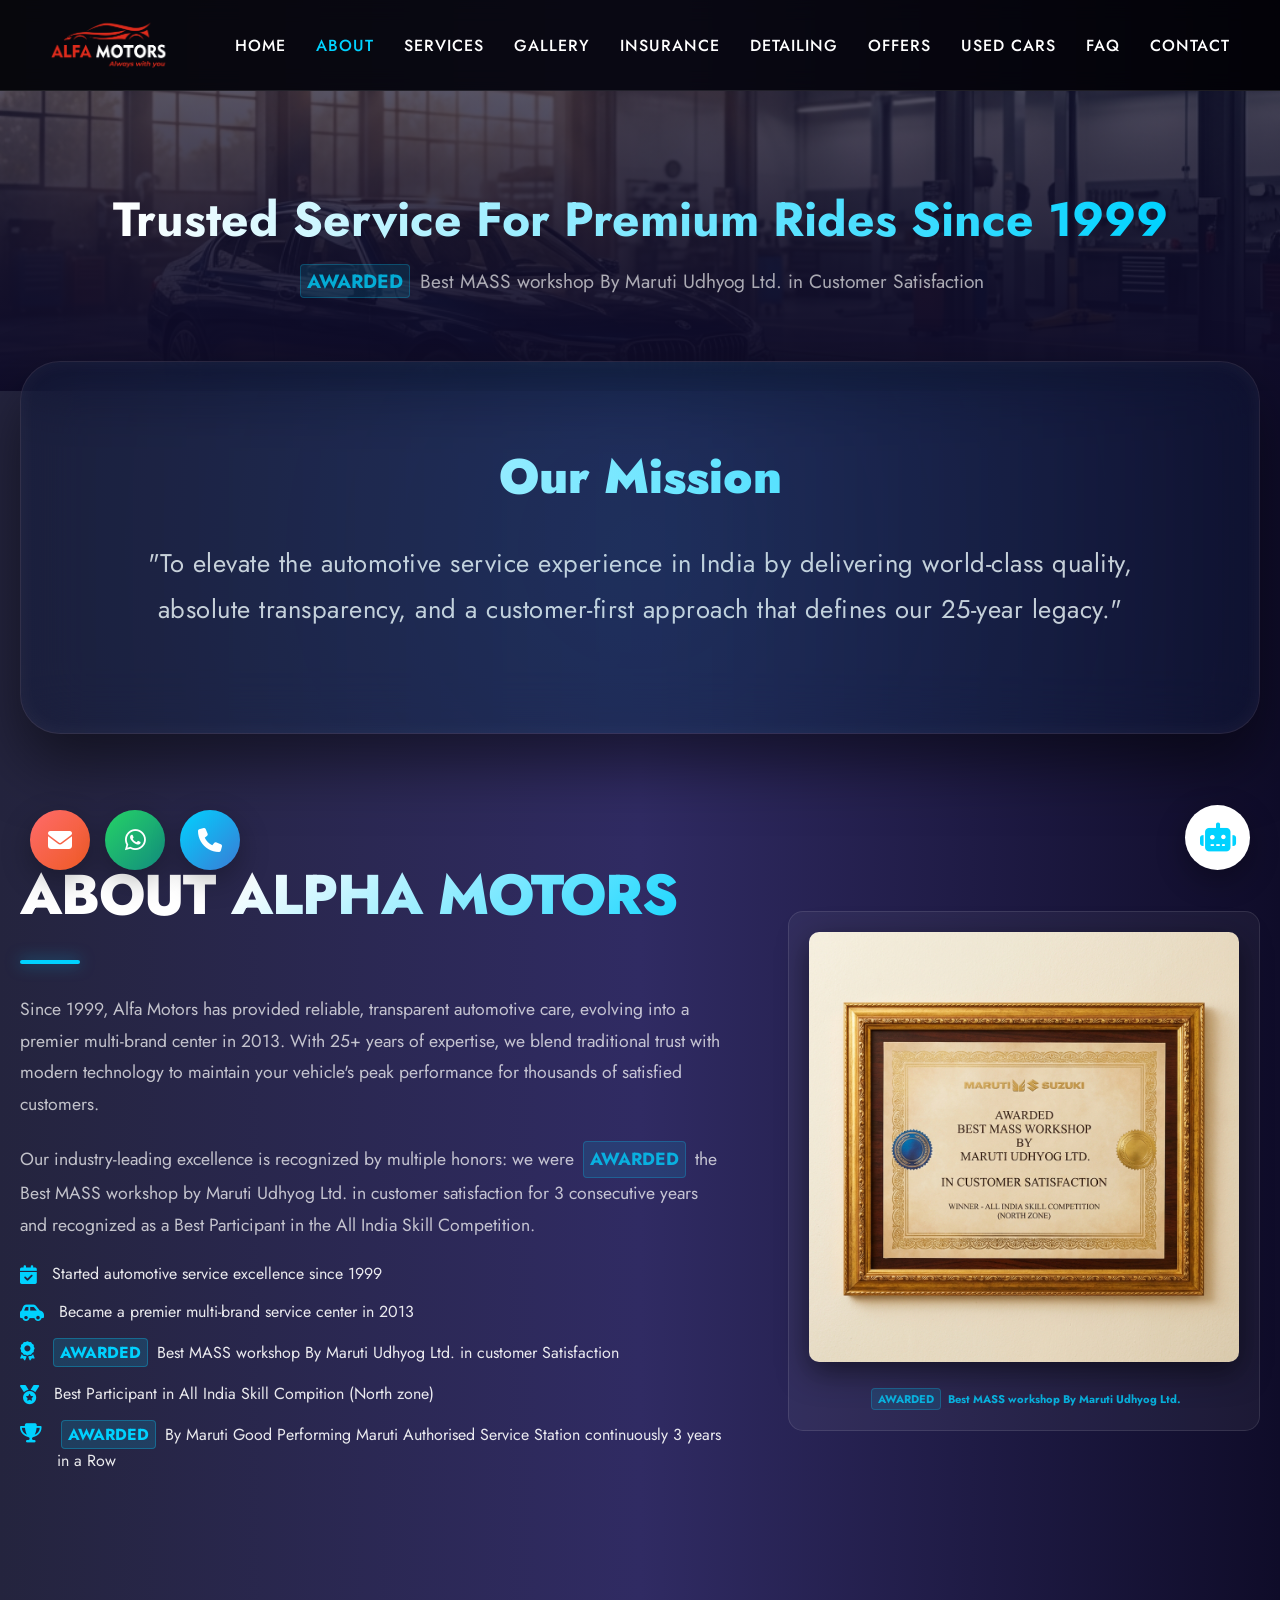
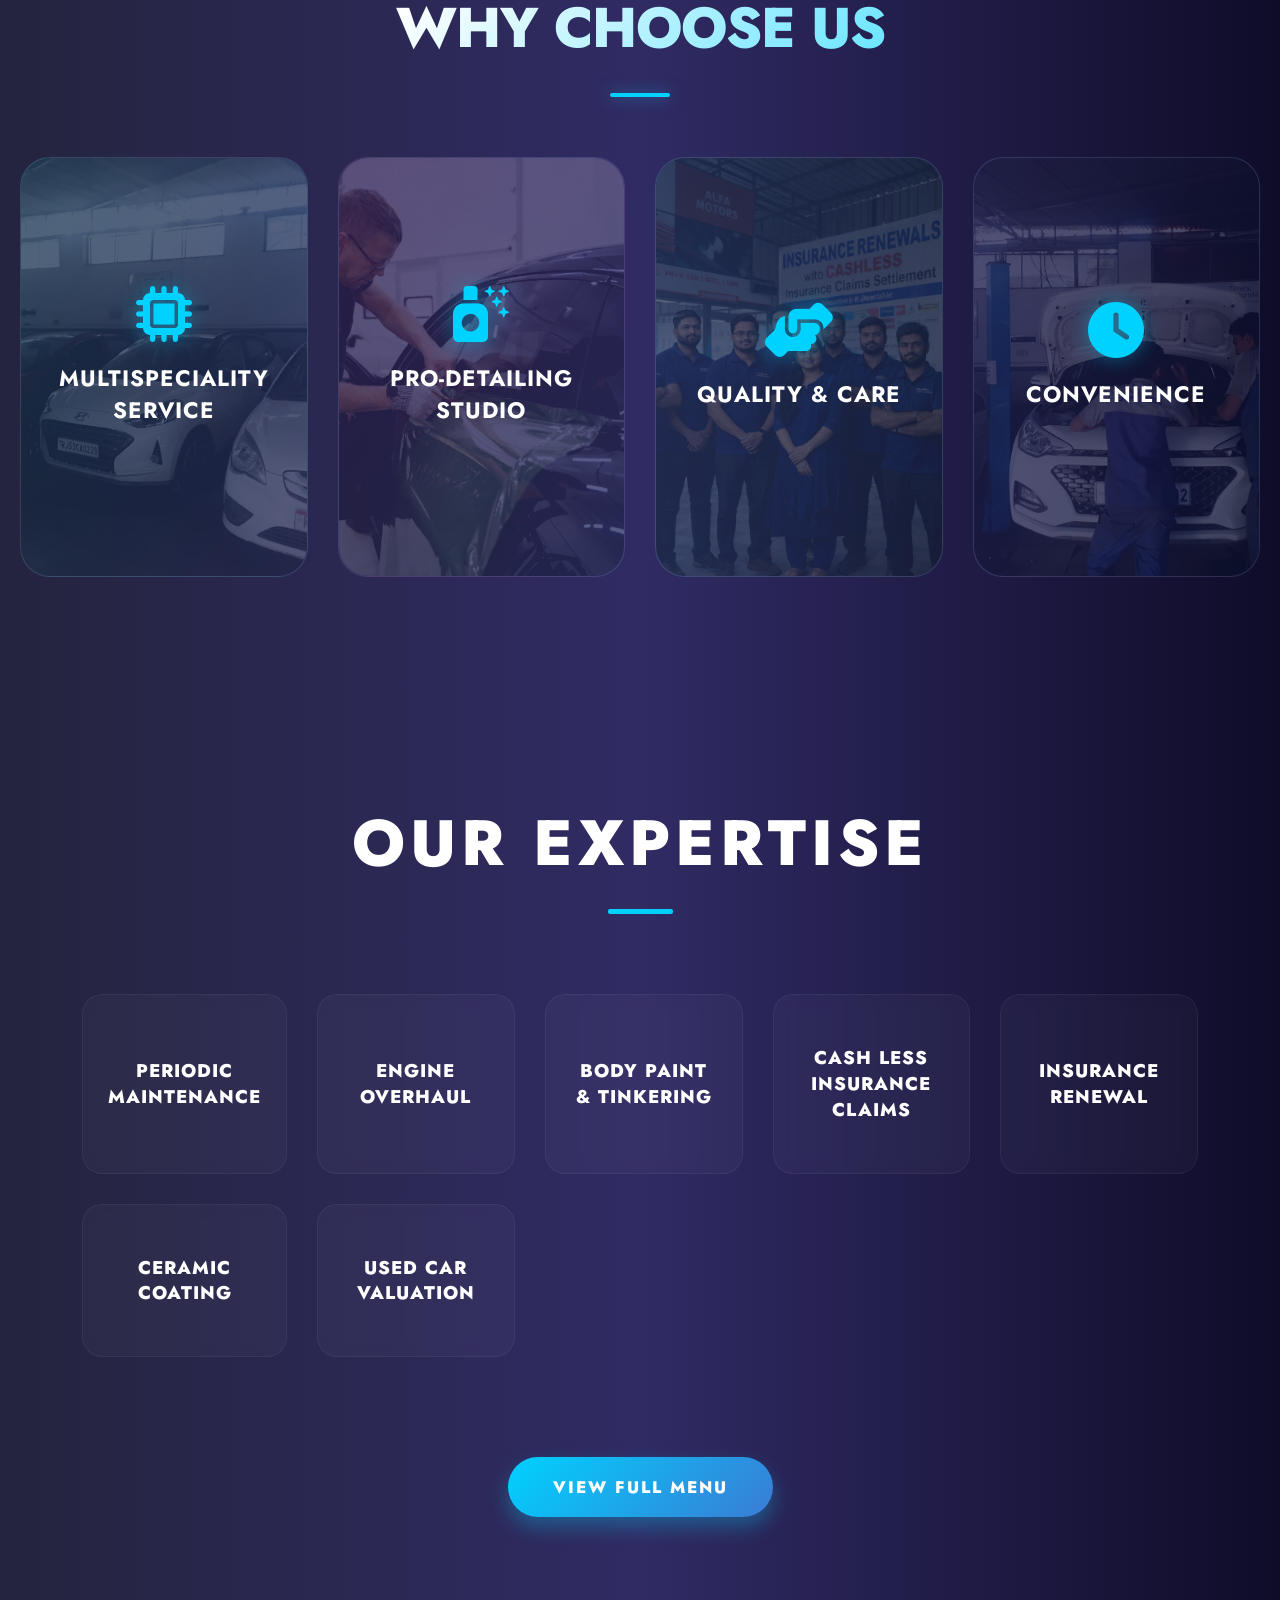
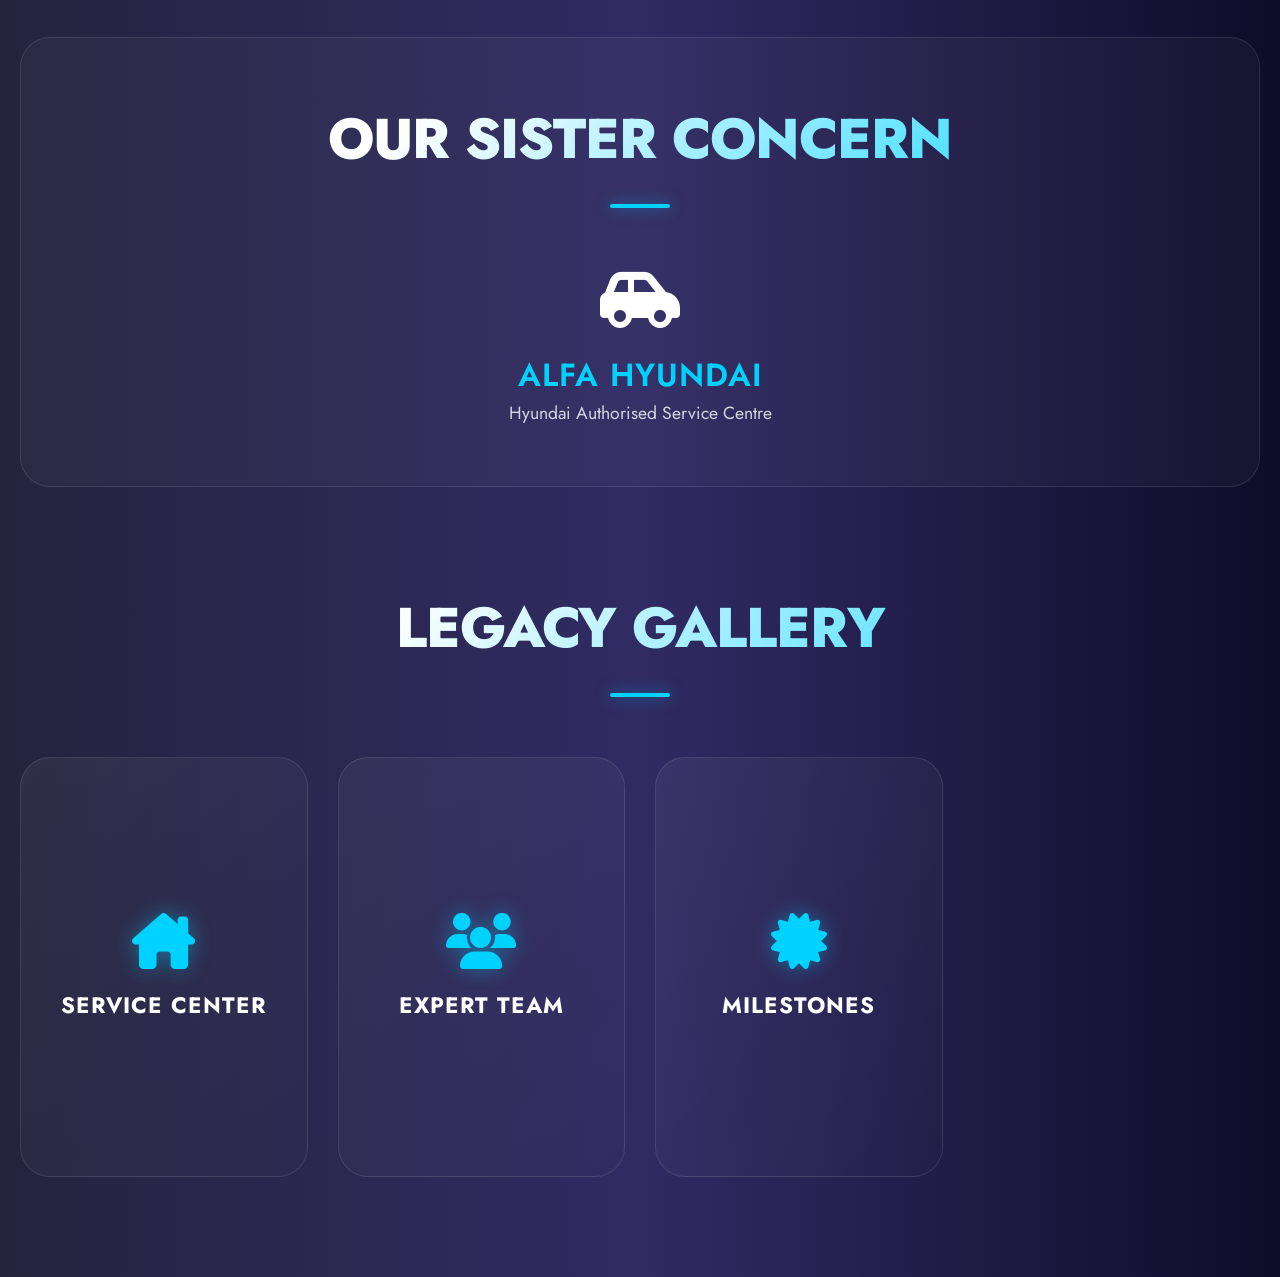
==== commit 35a674c5: "Updated files" ====
--- a/about.html
+++ b/about.html
@@ -211,7 +211,7 @@
                 <div style="text-align: center;">
                     <i class="fa-solid fa-car-side" style="font-size: 4rem; color: white; margin-bottom: 20px;"></i>
                     <h3 style="font-size: 2rem; color: var(--primary-color);">ALFA HYUNDAI</h3>
-                    <p style="font-size: 1.1rem; opacity: 0.8;">Authorised Multi-Brand Service Centre</p>
+                    <p style="font-size: 1.1rem; opacity: 0.8;">Hyundai Authorised Service Centre</p>
                 </div>
             </div>
         </section>
--- a/style.css
+++ b/style.css
@@ -1970,14 +1970,14 @@
 
 .gallery-masonry {
     display: grid;
-    grid-template-columns: repeat(2, 1fr);
+    grid-template-columns: repeat(3, 1fr);
     gap: 25px;
     margin-top: 50px;
 }
 
-@media (min-width: 1200px) {
+@media (max-width: 992px) {
     .gallery-masonry {
-        grid-template-columns: repeat(3, 1fr);
+        grid-template-columns: repeat(2, 1fr);
     }
 }
 
@@ -2040,19 +2040,14 @@
 
 .testimonials-grid {
     display: grid;
-    grid-template-columns: repeat(2, 1fr);
+    grid-template-columns: repeat(3, 1fr);
     gap: 30px;
     margin-top: 50px;
 }
 
-@media (min-width: 1400px) {
+@media (max-width: 1200px) {
     .testimonials-grid {
-        grid-template-columns: repeat(3, 1fr);
-    }
-}
-
-@media (max-width: 992px) {
-    .testimonials-grid {
+        grid-template-columns: repeat(2, 1fr);
         gap: 20px;
     }
 }
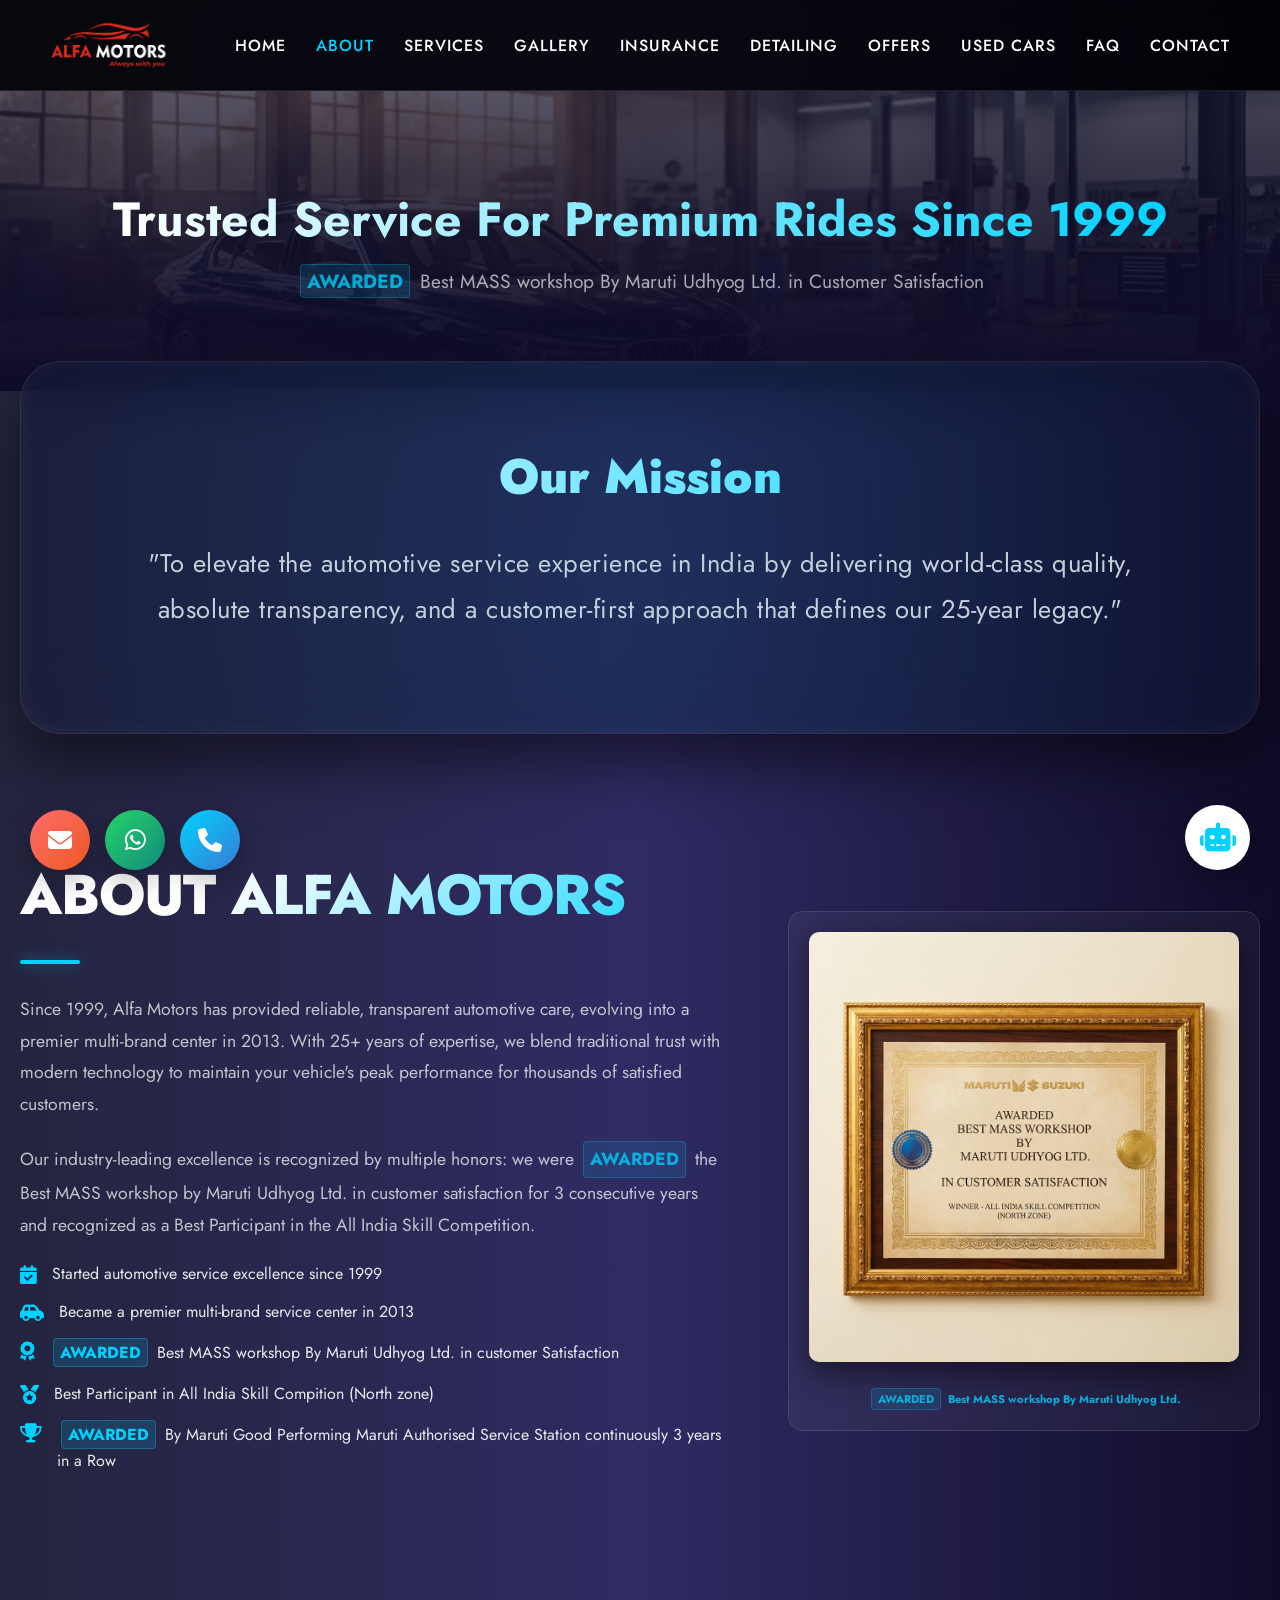
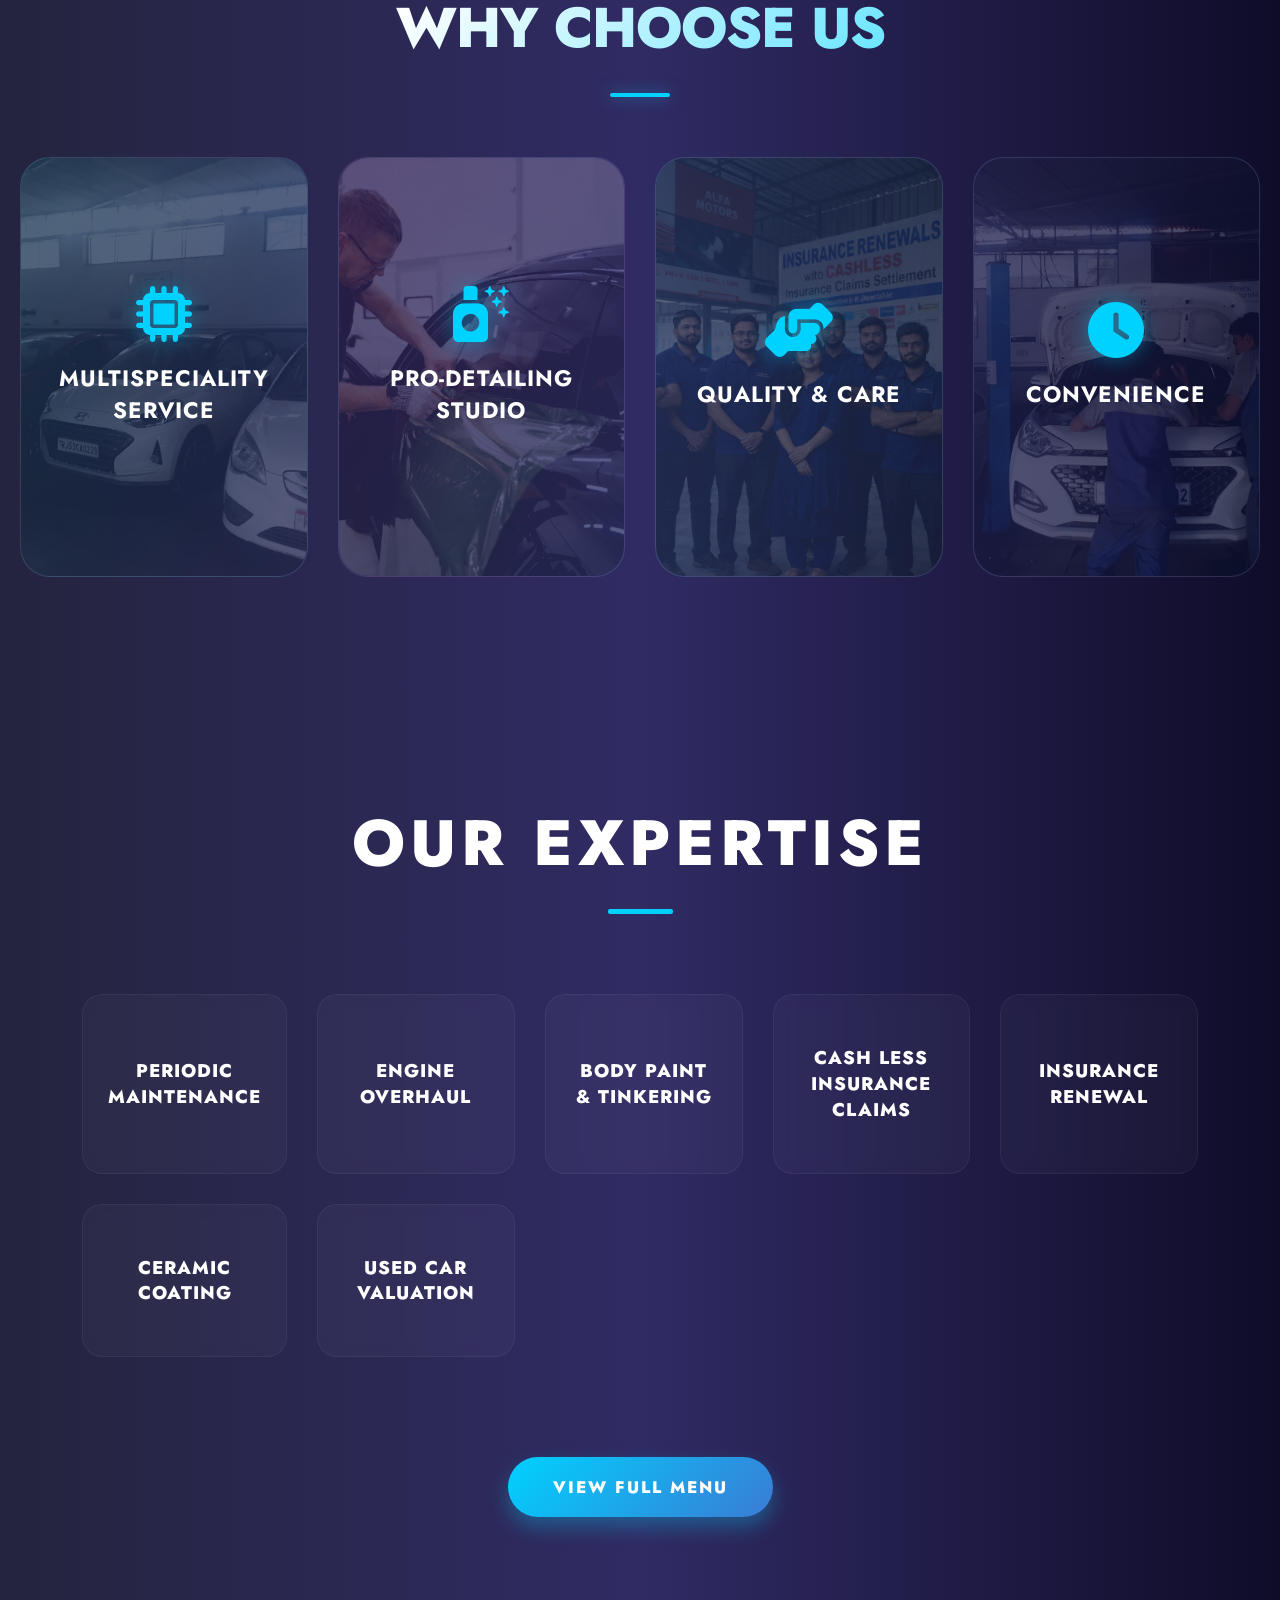
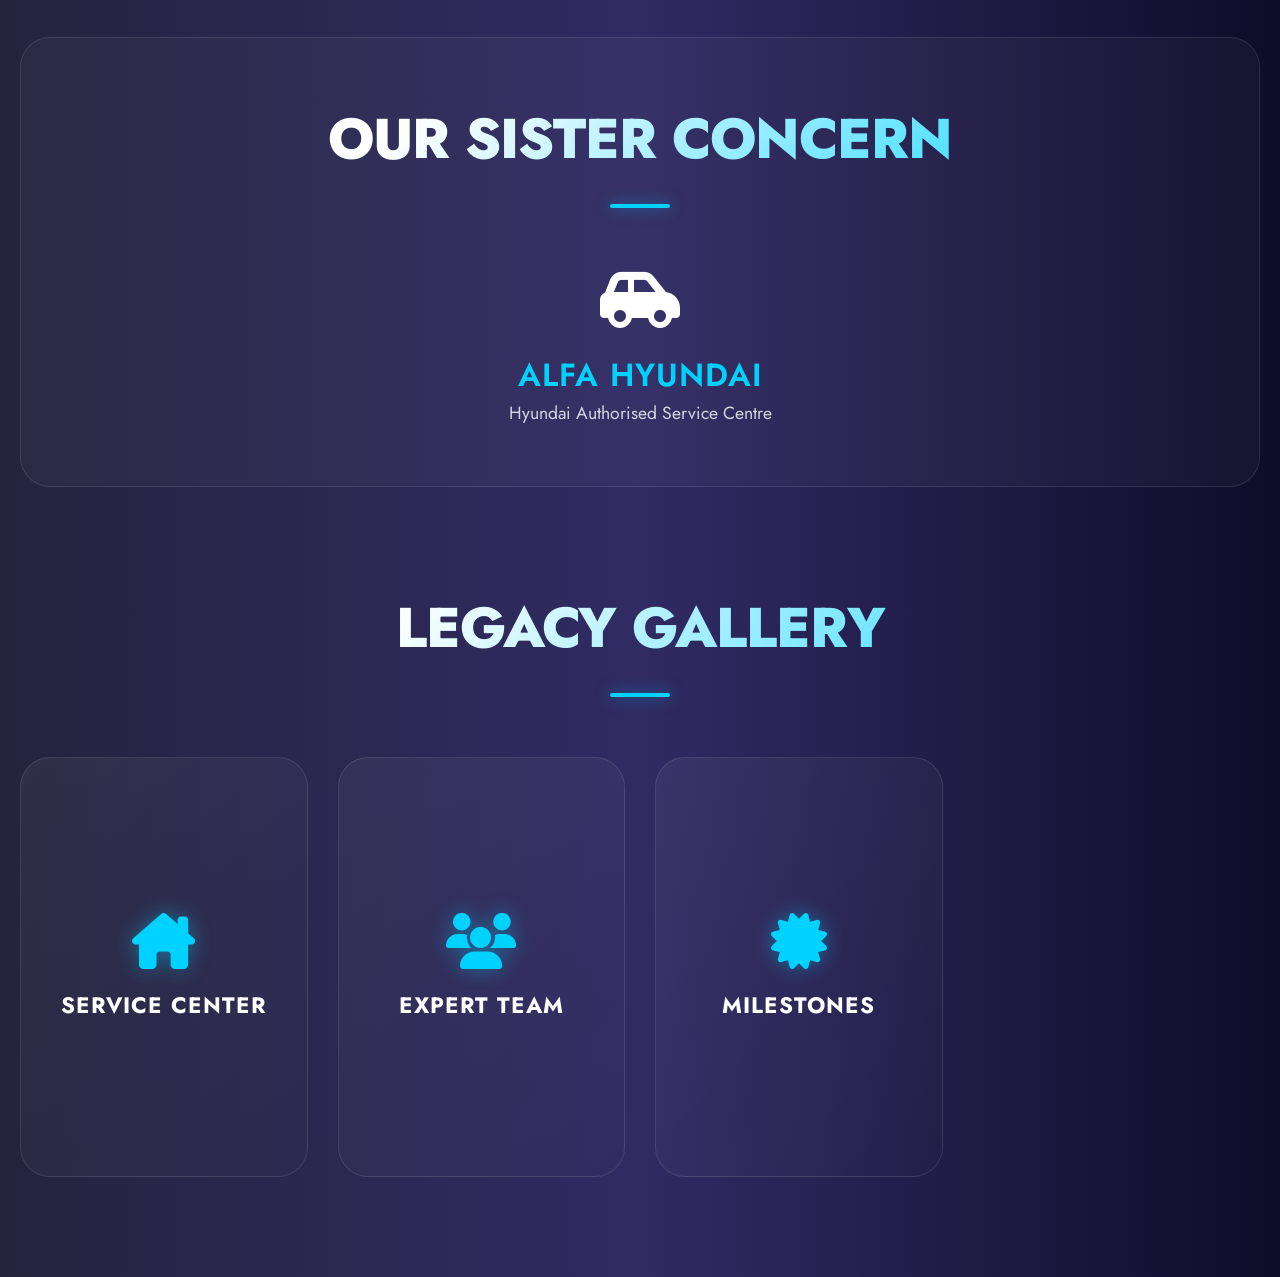
==== commit 017908d4: "updated files" ====
--- a/about.html
+++ b/about.html
@@ -4,7 +4,7 @@
 <head>
     <meta charset="UTF-8">
     <meta name="viewport" content="width=device-width, initial-scale=1.0">
-    <title>About Us - Alpha Motors</title>
+    <title>About Us - Alfa Motors</title>
     <link rel="preconnect" href="https://fonts.googleapis.com">
     <link rel="preconnect" href="https://fonts.gstatic.com" crossorigin>
     <link href="https://fonts.googleapis.com/css2?family=Outfit:wght@300;400;600;700&display=swap" rel="stylesheet">
@@ -18,7 +18,7 @@
     <header class="sub-header">
         <div class="logo-container">
             <a href="index.html">
-                <img src="Media/logo.png" alt="Alpha Motors Logo" class="logo">
+                <img src="Media/logo.png" alt="Alfa Motors Logo" class="logo">
             </a>
         </div>
         <button id="menuToggle" class="menu-toggle">
@@ -64,7 +64,7 @@
         <section class="about-content">
             <div class="about-text">
                 <div class="section-title" style="text-align: left; margin-bottom: 30px;">
-                    <h2>About Alpha Motors</h2>
+                    <h2>About Alfa Motors</h2>
                     <span style="margin-left: 0;"></span>
                 </div>
                 <p>Since 1999, Alfa Motors has provided reliable, transparent automotive care, evolving into a premier
@@ -241,7 +241,7 @@
 
     <!-- Floating Buttons (Shared) -->
     <div class="floating-buttons">
-        <a href="mailto:info@alphamotors.com" class="floating-btn floating-mail-btn" title="Email Us">
+        <a href="mailto:info@Alfamotors.com" class="floating-btn floating-mail-btn" title="Email Us">
             <i class="fa-solid fa-envelope"></i>
         </a>
         <a href="https://wa.me/9549652225" class="floating-btn floating-whatsapp-btn" title="WhatsApp">
--- a/style.css
+++ b/style.css
@@ -1075,12 +1075,18 @@
     .bento-grid {
         grid-template-columns: repeat(4, minmax(0, 1fr)) !important;
     }
+    .bento-grid.bento-grid-3 {
+        grid-template-columns: repeat(3, minmax(0, 1fr)) !important;
+    }
 }
 
 @media (max-width: 768px) {
     .bento-grid {
         grid-template-columns: 1fr;
         gap: 20px;
+    }
+    .bento-grid.bento-grid-3 {
+        grid-template-columns: 1fr !important;
     }
 }
 
@@ -2629,4 +2635,4 @@
 .trust-item p {
     font-size: 0.9rem;
     color: rgba(255, 255, 255, 0.7);
-}+}
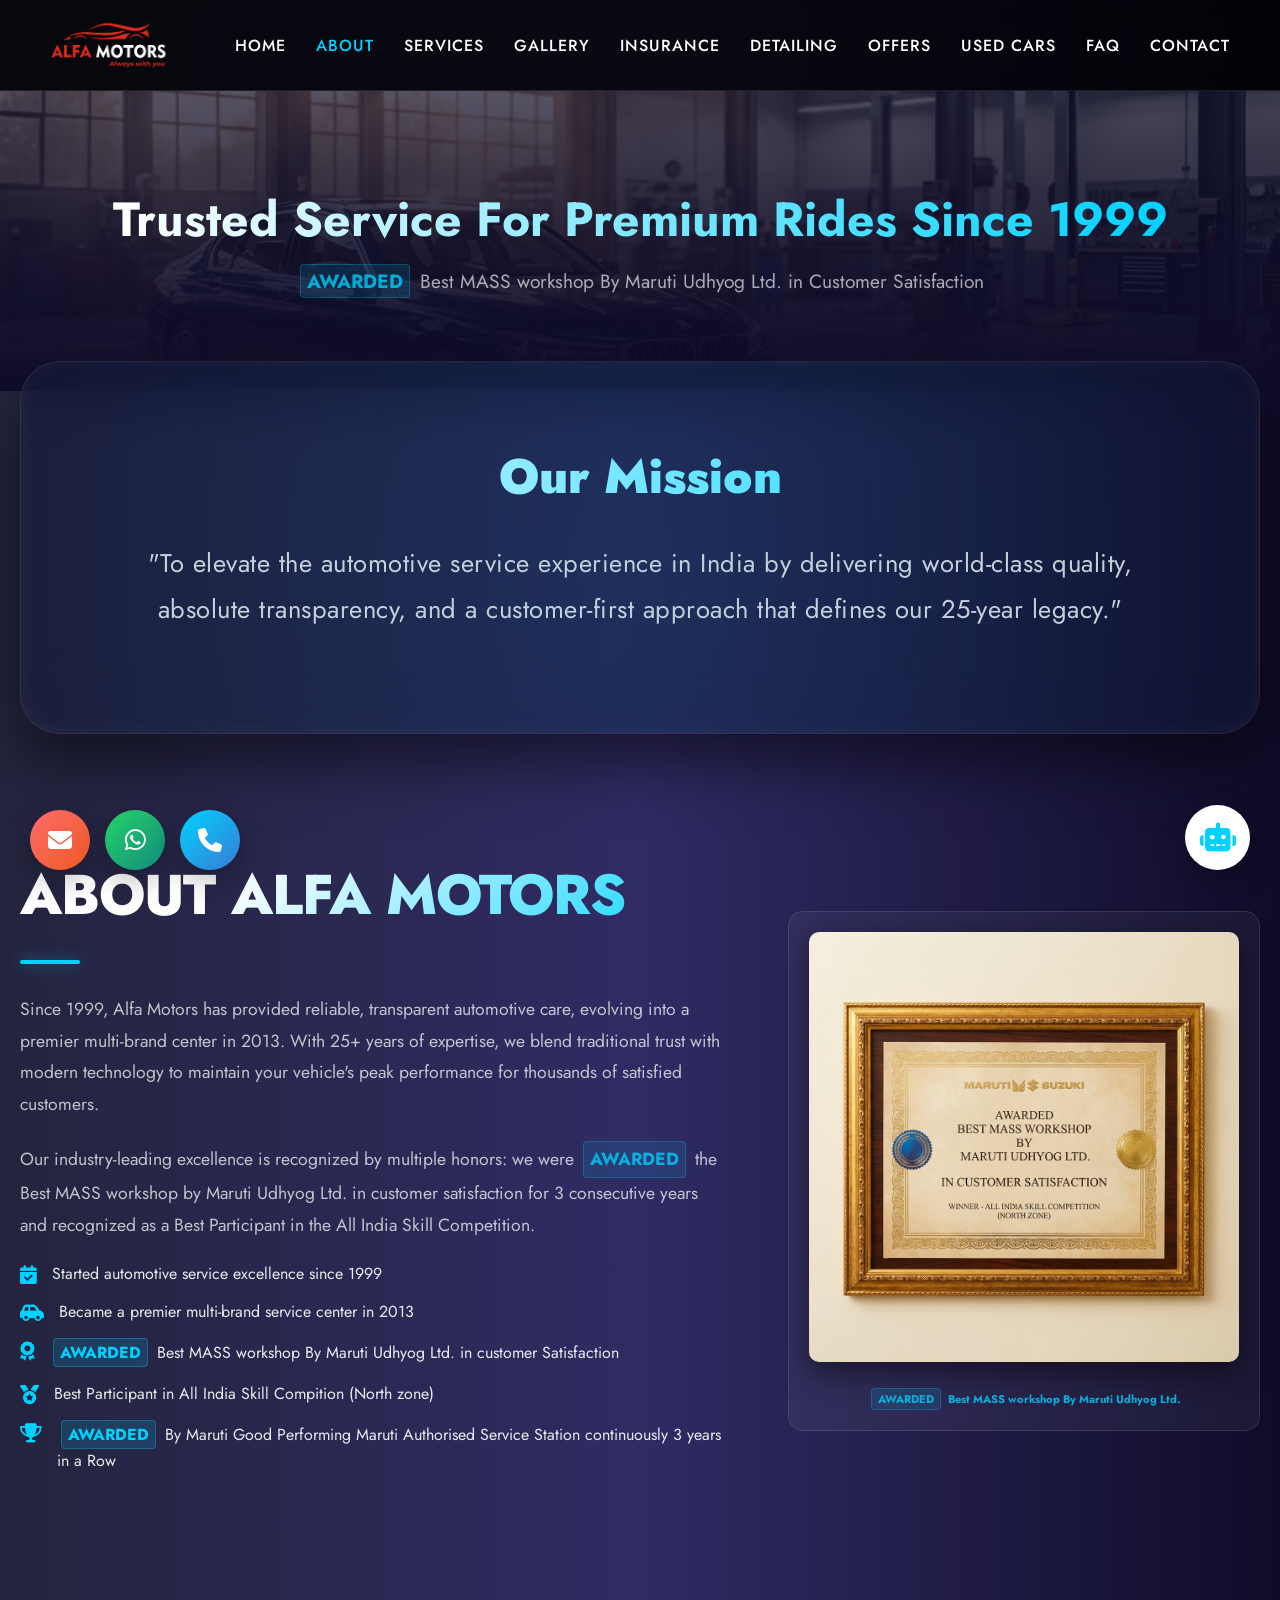
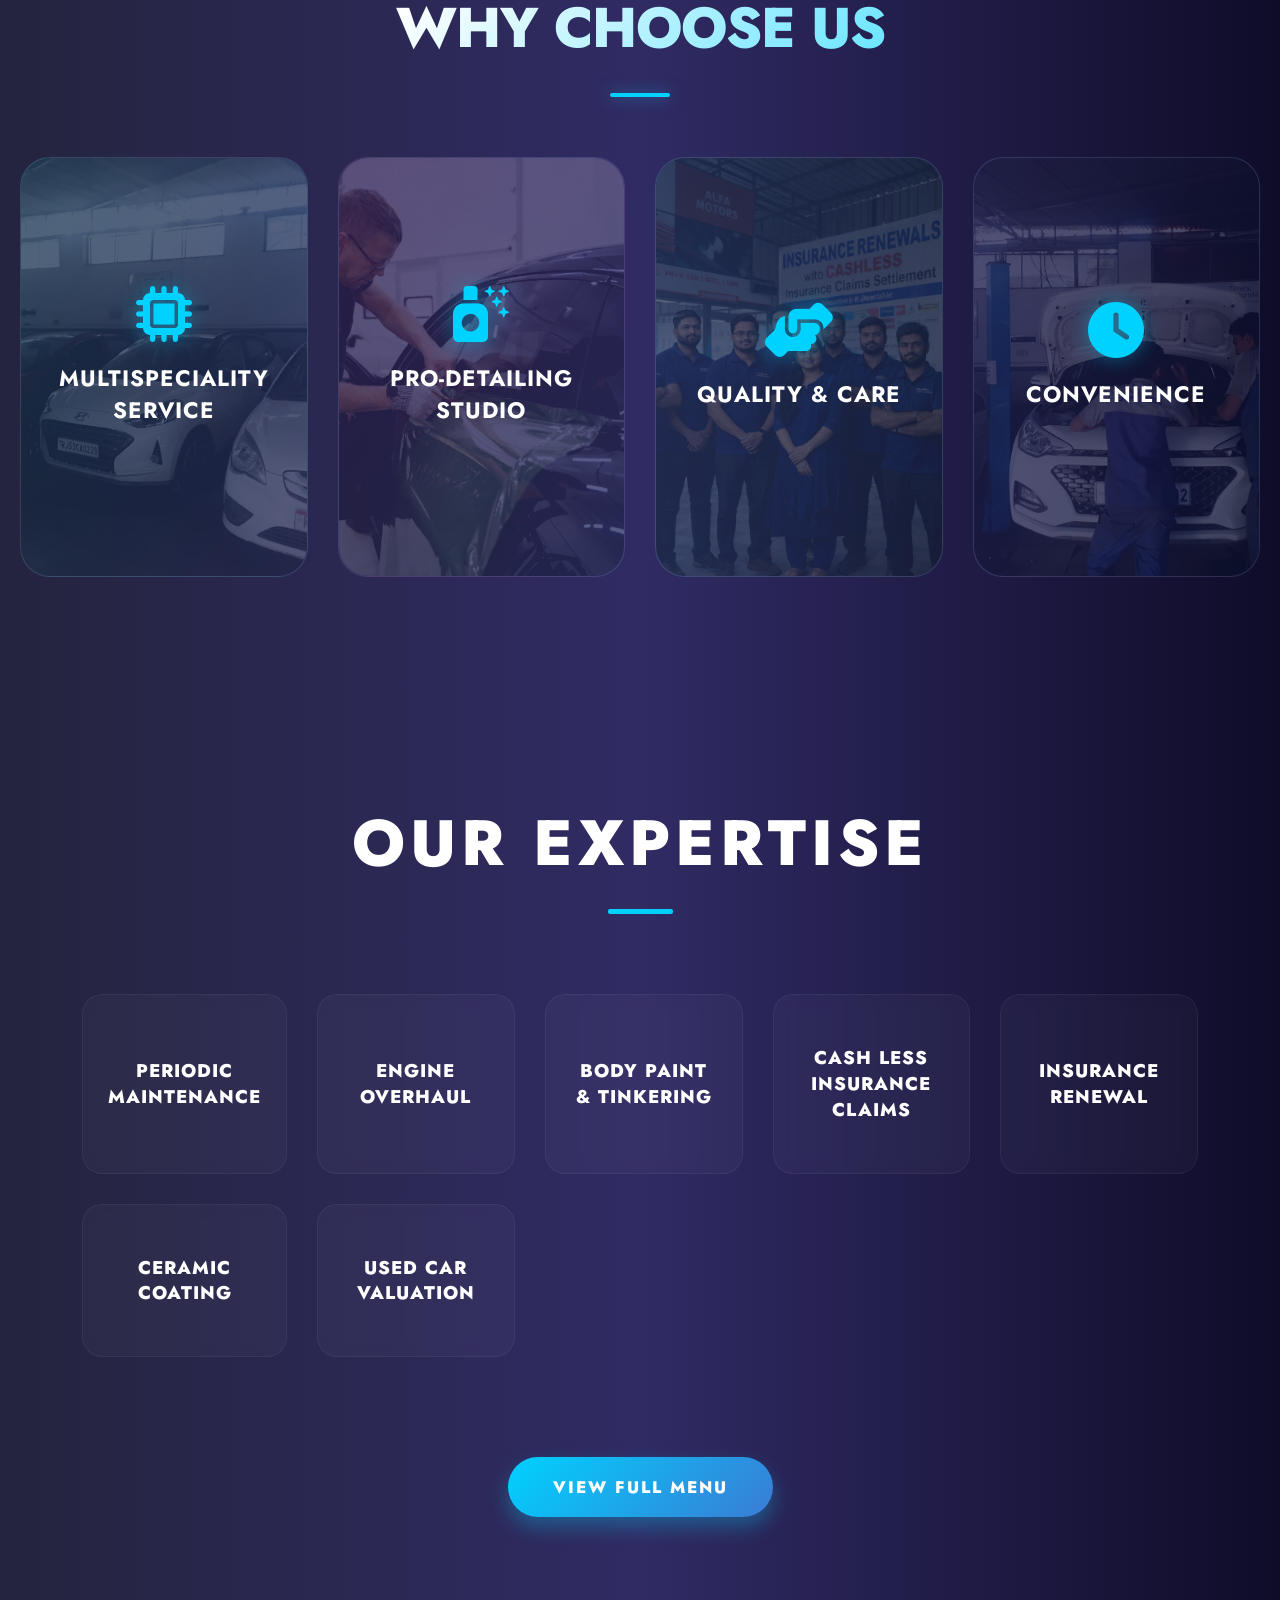
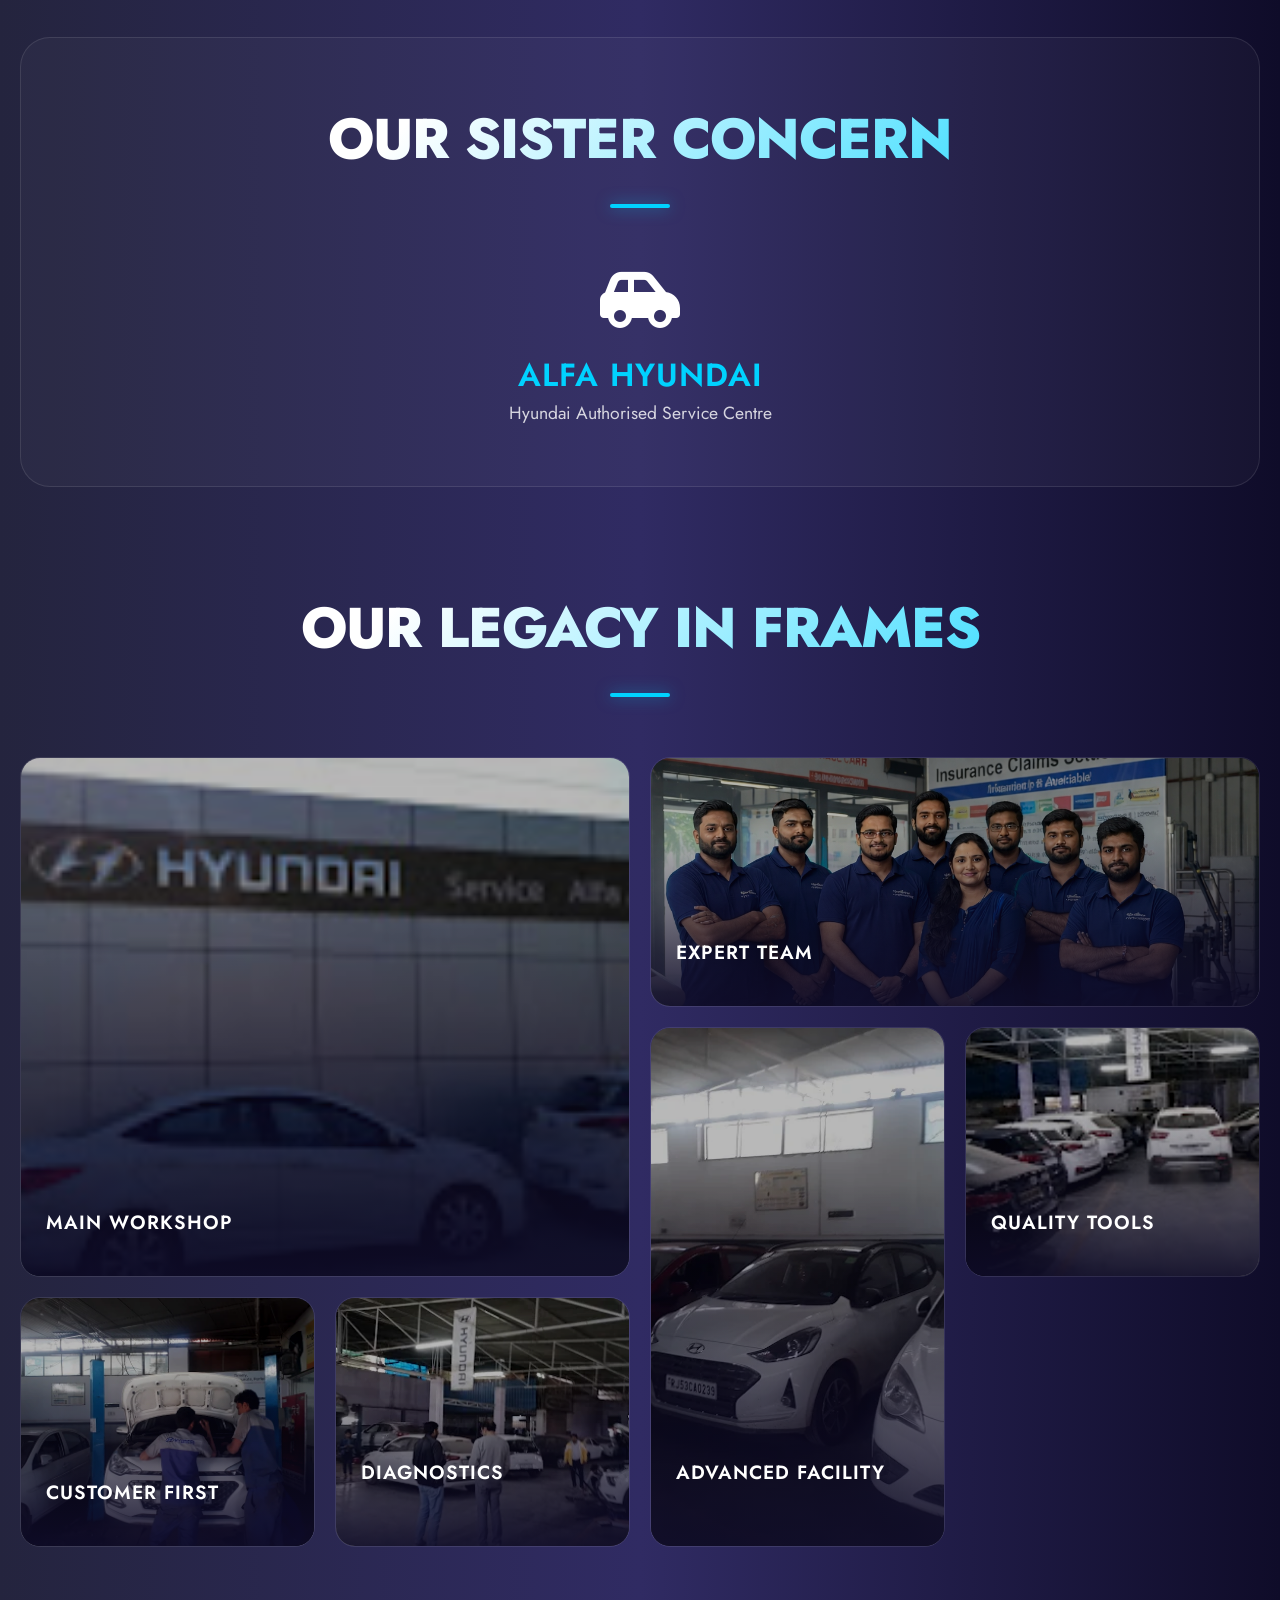
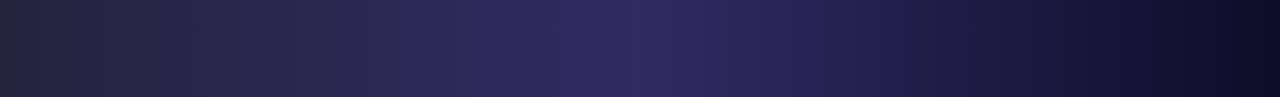
==== commit 36b214d4: "updated files" ====
--- a/about.html
+++ b/about.html
@@ -216,24 +216,54 @@
             </div>
         </section>
 
-        <!-- Media Section -->
-        <section class="media-section" style="margin-bottom: 100px;">
+        <!-- Legacy Gallery Section -->
+        <section class="media-section" style="margin-bottom: 150px;">
             <div class="section-title">
-                <h2>Legacy Gallery</h2>
+                <h2>Our Legacy In Frames</h2>
                 <span></span>
             </div>
-            <div class="bento-grid" style="grid-template-columns: repeat(auto-fit, minmax(250px, 1fr));">
-                <div class="bento-item" style="height: 250px; justify-content: center;">
-                    <i class="fa-solid fa-house-chimney bento-icon"></i>
-                    <h3>Service Center</h3>
-                </div>
-                <div class="bento-item" style="height: 250px; justify-content: center;">
-                    <i class="fa-solid fa-users bento-icon"></i>
-                    <h3>Expert Team</h3>
-                </div>
-                <div class="bento-item" style="height: 250px; justify-content: center;">
-                    <i class="fa-solid fa-certificate bento-icon"></i>
-                    <h3>Milestones</h3>
+            <div class="legacy-gallery-grid">
+                <div class="legacy-item large">
+                    <img src="Media/workshop_1.png" alt="Main Service Center">
+                    <div class="legacy-overlay">
+                        <h3>Main Workshop</h3>
+                        <p>Where precision meets passion since 1999.</p>
+                    </div>
+                </div>
+                <div class="legacy-item wide">
+                    <img src="Media/support_team.jpg" alt="Our Expert Team">
+                    <div class="legacy-overlay">
+                        <h3>Expert Team</h3>
+                        <p>A family of factory-trained masters.</p>
+                    </div>
+                </div>
+                <div class="legacy-item tall">
+                    <img src="Media/workshop_3.png" alt="Advanced Service Floor">
+                    <div class="legacy-overlay">
+                        <h3>Advanced Facility</h3>
+                        <p>State-of-the-art infrastructure for all brands.</p>
+                    </div>
+                </div>
+                <div class="legacy-item">
+                    <img src="Media/workshop_2.png" alt="Modern Equipment">
+                    <div class="legacy-overlay">
+                        <h3>Quality Tools</h3>
+                        <p>Only the best for your ride.</p>
+                    </div>
+                </div>
+                <div class="legacy-item">
+                    <img src="Media/workshop_4.png" alt="Customer Service Excellence">
+                    <div class="legacy-overlay">
+                        <h3>Customer First</h3>
+                        <p>Transparency in every transaction.</p>
+                    </div>
+                </div>
+                <div class="legacy-item">
+                    <img src="Media/workshop_5.png" alt="Advanced Diagnostics">
+                    <div class="legacy-overlay">
+                        <h3>Diagnostics</h3>
+                        <p>Precision troubleshooting for complex issues.</p>
+                    </div>
                 </div>
             </div>
         </section>
--- a/style.css
+++ b/style.css
@@ -1336,6 +1336,114 @@
     transform: translateY(0);
     visibility: visible;
     margin-top: 15px;
+}
+
+/* Legacy Gallery Specific Enhancements */
+.legacy-gallery-grid {
+    display: grid;
+    grid-template-columns: repeat(4, 1fr);
+    grid-auto-rows: 250px;
+    gap: 20px;
+}
+
+.legacy-item {
+    position: relative;
+    border-radius: 20px;
+    overflow: hidden;
+    border: 1px solid var(--glass-border);
+    transition: all 0.5s cubic-bezier(0.4, 0, 0.2, 1);
+    cursor: pointer;
+}
+
+.legacy-item img {
+    width: 100%;
+    height: 100%;
+    object-fit: cover;
+    transition: all 0.8s ease;
+    filter: brightness(0.7) contrast(1.1);
+}
+
+.legacy-overlay {
+    position: absolute;
+    inset: 0;
+    background: linear-gradient(to top, rgba(15, 12, 41, 0.9), transparent 70%);
+    display: flex;
+    flex-direction: column;
+    justify-content: flex-end;
+    padding: 25px;
+    transition: all 0.5s ease;
+}
+
+.legacy-overlay h3 {
+    font-size: 1.2rem;
+    color: #fff;
+    margin: 0;
+    transform: translateY(10px);
+    transition: all 0.4s ease;
+}
+
+.legacy-overlay p {
+    font-size: 0.9rem;
+    color: var(--primary-color);
+    margin-top: 5px;
+    opacity: 0;
+    transform: translateY(20px);
+    transition: all 0.4s 0.1s ease;
+}
+
+.legacy-item:hover {
+    transform: translateY(-10px) scale(1.02);
+    border-color: var(--primary-color);
+    box-shadow: 0 20px 40px rgba(0, 0, 0, 0.6), 0 0 20px rgba(0, 210, 255, 0.4);
+    z-index: 2;
+}
+
+.legacy-item:hover img {
+    transform: scale(1.1);
+    filter: brightness(0.9) contrast(1.2);
+}
+
+.legacy-item:hover .legacy-overlay {
+    background: linear-gradient(to top, rgba(0, 210, 255, 0.4), transparent 80%);
+}
+
+.legacy-item:hover .legacy-overlay h3 {
+    transform: translateY(0);
+}
+
+.legacy-item:hover .legacy-overlay p {
+    opacity: 1;
+    transform: translateY(0);
+}
+
+/* Staggered Grid Layout */
+.legacy-item.large {
+    grid-column: span 2;
+    grid-row: span 2;
+}
+
+.legacy-item.wide {
+    grid-column: span 2;
+}
+
+.legacy-item.tall {
+    grid-row: span 2;
+}
+
+@media (max-width: 1024px) {
+    .legacy-gallery-grid {
+        grid-template-columns: repeat(2, 1fr);
+    }
+    .legacy-item.large, .legacy-item.wide, .legacy-item.tall {
+        grid-column: span 1;
+        grid-row: span 1;
+    }
+}
+
+@media (max-width: 600px) {
+    .legacy-gallery-grid {
+        grid-template-columns: 1fr;
+    }
 }
 
 .card-cta {
